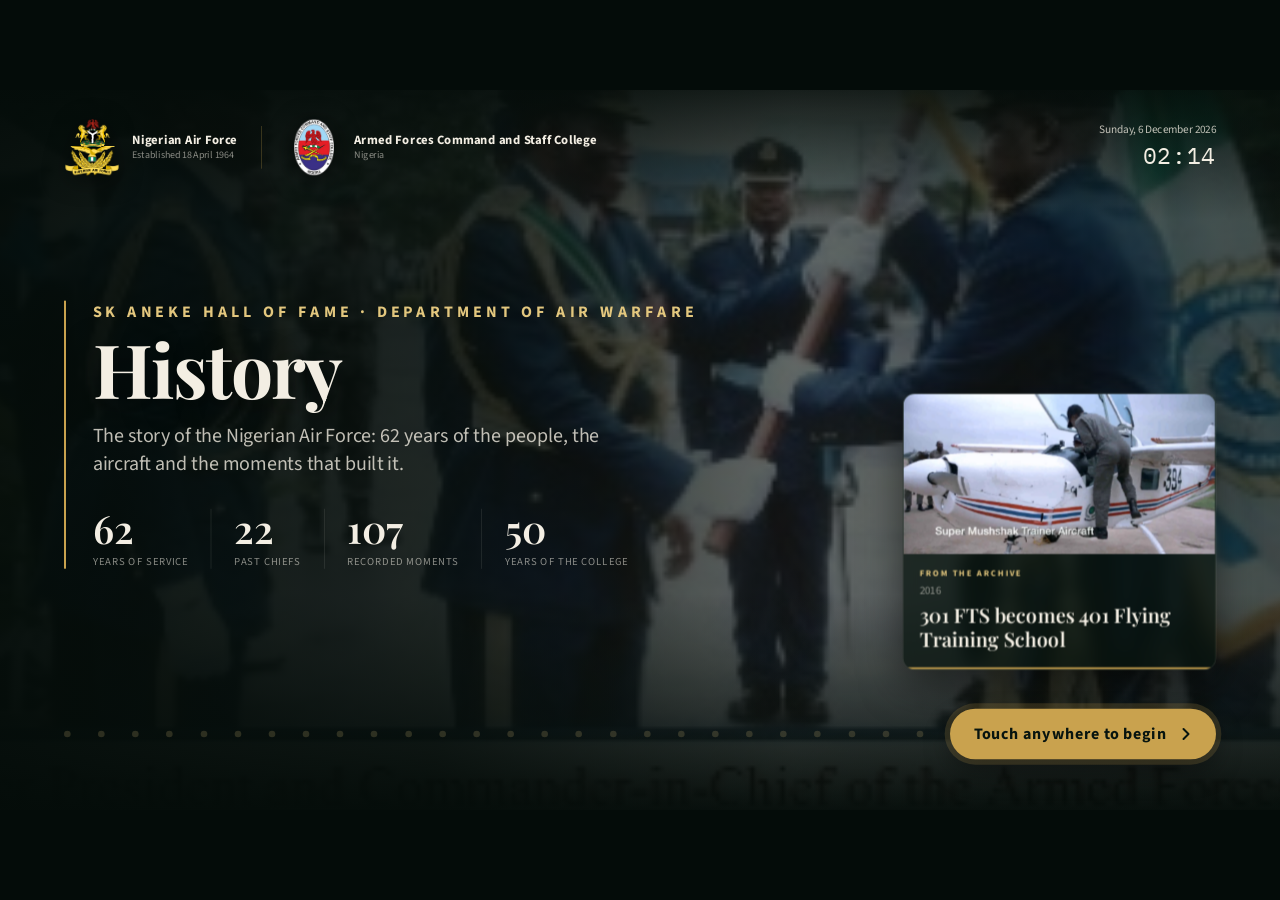
==== index.html @ 851e10bf "Refactor title and references from "Nigerian Air Force History" to "History" across documentation an" ====
<!DOCTYPE html>
<html lang="en">
<head>
<meta charset="UTF-8" />
<meta name="viewport" content="width=device-width, initial-scale=1.0, maximum-scale=1.0, user-scalable=no" />
<title>History - SK Aneke Hall of Fame | Department of Air Warfare</title>
<link rel="icon" href="assets/icons/app.ico" sizes="any" />
<link rel="stylesheet" href="assets/fonts/fonts.css" />
<link rel="stylesheet" href="styles.css" />
</head>
<body>

  <div class="stage-wrapper" id="stage-wrapper">
    <div class="stage" id="stage">

      <!-- ============ AMBIENT SKY (behind every screen) ============ -->
      <div class="sky" aria-hidden="true">
        <div class="sky-glow"></div>
        <div class="sky-cloud sky-cloud--a"></div>
        <div class="sky-cloud sky-cloud--b"></div>
        <div class="sky-cloud sky-cloud--c"></div>
        <div class="sky-grain"></div>
      </div>

      <!-- ============ PERSISTENT TOP BAR ============ -->
      <header class="topbar hidden" id="topbar">
        <button class="topbar-brand" data-act="home" aria-label="Home">
          <img class="topbar-crest" src="assets/icons/naf.png" alt="" />
          <img class="topbar-crest" src="assets/icons/afcsc.png" alt="" />
          <span class="topbar-text">
            <span class="topbar-kicker">SK Aneke Hall of Fame · Department of Air Warfare</span>
            <span class="topbar-title">History</span>
          </span>
        </button>
        <!-- Labelled Back, on the left where visitors look first. It names where it
             goes and only shows when that is somewhere other than Home. -->
        <button class="back-btn hidden" data-act="back" id="btn-back">
          <svg viewBox="0 0 24 24"><path d="M15 6 9 12l6 6"/></svg>
          <span class="back-btn-text"><span class="back-btn-kicker">Back to</span><span class="back-btn-label" id="btn-back-label"></span></span>
        </button>
        <nav class="chapters" id="chapters" aria-label="Chapters"></nav>
        <div class="topbar-right">
          <button class="home-btn" data-act="home" id="btn-home" aria-label="Home">
            <svg viewBox="0 0 24 24"><path d="M3 11.5 12 4l9 7.5" /><path d="M5.5 10v9a1 1 0 0 0 1 1h11a1 1 0 0 0 1-1v-9" /><path d="M9.5 20v-6h5v6" /></svg>
            <span>Home</span>
          </button>
          <button class="icon-btn" data-act="toggle-big" id="btn-big" aria-pressed="false" aria-label="Larger text">
            <svg viewBox="0 0 24 24"><path d="M3 18 7.5 6 12 18M4.7 14h5.6"/><path d="M14 18l3.5-9 3.5 9M15.2 15.2h4.6"/></svg>
          </button>
          <!-- Reach mode (moves this bar to the bottom of the screen) is switched off for now.
               To bring it back, uncomment this button.
          <button class="icon-btn" data-act="toggle-reach" id="btn-reach" aria-pressed="false" aria-label="Move the controls to the bottom of the screen">
            <svg viewBox="0 0 24 24"><path d="M12 4v13"/><path d="m6.5 11.5 5.5 5.5 5.5-5.5"/><path d="M5 20.5h14"/></svg>
          </button>
          -->
          <button class="icon-btn hidden" data-act="toggle-sound" id="btn-sound" aria-label="Mute background music">
            <svg class="icon-sound-on" viewBox="0 0 24 24"><path d="M4 9.5h3.5L12 5.5v13l-4.5-4H4z"/><path d="M15.5 9a4 4 0 0 1 0 6"/><path d="M18 6.5a7.5 7.5 0 0 1 0 11"/></svg>
            <svg class="icon-sound-off" viewBox="0 0 24 24"><path d="M4 9.5h3.5L12 5.5v13l-4.5-4H4z"/><path d="m16 9.5 5 5M21 9.5l-5 5"/></svg>
          </button>
          <button class="kiosk-close" data-act="close-app" id="btn-close" title="Close" aria-label="Close SK Aneke Hall of Fame">
            <svg viewBox="0 0 24 24"><path d="M6 6l12 12M18 6 6 18"/></svg>
          </button>
        </div>
      </header>

      <!-- ============ SCREENS (rendered by script.js) ============ -->
      <main class="screens" id="screens">
        <section class="screen active" id="screen-attract"></section>
        <section class="screen" id="screen-home"></section>
        <section class="screen" id="screen-timeline"></section>
        <section class="screen" id="screen-films"></section>
        <section class="screen" id="screen-chiefs"></section>
        <section class="screen" id="screen-chief"></section>
        <section class="screen" id="screen-college"></section>
        <section class="screen" id="screen-daw"></section>
        <section class="screen" id="screen-fleet"></section>
        <section class="screen" id="screen-connect"></section>
        <section class="screen" id="screen-archive"></section>
      </main>

      <!-- ============ PHOTO VIEWER ============ -->
      <div class="lightbox hidden" id="lightbox" role="dialog" aria-modal="true">
        <div class="lightbox-backdrop" data-act="lightbox-close"></div>
        <button class="lightbox-nav lightbox-nav--prev" data-act="lightbox-prev" aria-label="Previous photo">
          <svg viewBox="0 0 24 24"><path d="M15 6 9 12l6 6"/></svg>
        </button>
        <figure class="lightbox-figure" id="lightbox-figure">
          <div class="lightbox-frame frame"><img id="lightbox-img" alt="" /></div>
          <figcaption class="lightbox-caption">
            <div class="lightbox-meta">
              <span class="lightbox-date" id="lightbox-date"></span>
              <span class="lightbox-count" id="lightbox-count"></span>
            </div>
            <div class="lightbox-title" id="lightbox-title"></div>
            <div class="lightbox-text" id="lightbox-text"></div>
            <button class="ghost-btn hidden" id="lightbox-link" data-act="lightbox-link">Read the story
              <svg viewBox="0 0 24 24"><path d="m9 6 6 6-6 6"/></svg>
            </button>
          </figcaption>
        </figure>
        <button class="lightbox-nav lightbox-nav--next" data-act="lightbox-next" aria-label="Next photo">
          <svg viewBox="0 0 24 24"><path d="m9 6 6 6-6 6"/></svg>
        </button>
        <button class="icon-btn lightbox-close" data-act="lightbox-close" aria-label="Close">
          <svg viewBox="0 0 24 24"><path d="M6 6l12 12M18 6 6 18"/></svg>
        </button>
      </div>

      <!-- ============ FILM PLAYER ============ -->
      <div class="player hidden" id="player" role="dialog" aria-modal="true">
        <video id="player-video" playsinline preload="auto"></video>
        <div class="player-missing hidden" id="player-missing">
          <div class="eyebrow">Coming soon</div>
          <div class="player-missing-title">This film is being added to the Hall of Fame.</div>
          <div class="player-missing-sub" id="player-missing-file"></div>
        </div>
        <div class="player-top">
          <div class="player-heading">
            <span class="player-sub" id="player-sub"></span>
            <span class="player-title" id="player-title"></span>
          </div>
          <button class="icon-btn" data-act="film-close" aria-label="Close film">
            <svg viewBox="0 0 24 24"><path d="M6 6l12 12M18 6 6 18"/></svg>
          </button>
        </div>
        <div class="player-bottom">
          <button class="icon-btn icon-btn--solid" data-act="film-toggle" aria-label="Play or pause" id="player-toggle">
            <svg class="icon-play" viewBox="0 0 24 24"><path d="M7 5v14l12-7Z"/></svg>
            <svg class="icon-pause" viewBox="0 0 24 24"><rect x="6" y="5" width="4" height="14"/><rect x="14" y="5" width="4" height="14"/></svg>
          </button>
          <span class="player-time" id="player-time">0:00 / 0:00</span>
          <div class="player-scrub" id="player-scrub"><div class="player-scrub-fill" id="player-scrub-fill"></div></div>
          <button class="ghost-btn" data-act="film-read" id="player-read">Read the story</button>
          <button class="ghost-btn" data-act="film-next" id="player-next">Next film</button>
        </div>
      </div>

      <!-- ============ IDLE WARNING ============ -->
      <div class="idle hidden" id="idle" data-act="idle-stay">
        <div class="idle-card">
          <div class="idle-ring"><span id="idle-count">10</span></div>
          <div class="idle-title">Are you still exploring?</div>
          <div class="idle-sub">Touch anywhere to carry on. The Hall of Fame will return to its welcome screen shortly.</div>
        </div>
      </div>

    </div>
  </div>

  <script src="data/content.js"></script>
  <script src="script.js"></script>
</body>
</html>
---- assets/fonts/fonts.css ----
/* Bundled locally so the kiosk renders correctly with no internet access. */

@font-face { font-family: 'Playfair Display'; font-weight: 600; font-style: normal; font-display: swap; src: url('playfair-display-normal-600.ttf') format('truetype'); }
@font-face { font-family: 'Playfair Display'; font-weight: 700; font-style: normal; font-display: swap; src: url('playfair-display-normal-700.ttf') format('truetype'); }
@font-face { font-family: 'Playfair Display'; font-weight: 400; font-style: italic; font-display: swap; src: url('playfair-display-italic-400.ttf') format('truetype'); }

@font-face { font-family: 'Source Sans 3'; font-weight: 400; font-style: normal; font-display: swap; src: url('source-sans-3-latin-400-normal.woff2') format('woff2'); }
@font-face { font-family: 'Source Sans 3'; font-weight: 400; font-style: italic; font-display: swap; src: url('source-sans-3-latin-400-italic.woff2') format('woff2'); }
@font-face { font-family: 'Source Sans 3'; font-weight: 600; font-style: normal; font-display: swap; src: url('source-sans-3-latin-600-normal.woff2') format('woff2'); }
@font-face { font-family: 'Source Sans 3'; font-weight: 700; font-style: normal; font-display: swap; src: url('source-sans-3-latin-700-normal.woff2') format('woff2'); }

@font-face { font-family: 'IBM Plex Mono'; font-weight: 400; font-style: normal; font-display: swap; src: url('ibm-plex-mono-latin-400-normal.woff2') format('woff2'); }
@font-face { font-family: 'IBM Plex Mono'; font-weight: 500; font-style: normal; font-display: swap; src: url('ibm-plex-mono-latin-500-normal.woff2') format('woff2'); }
---- styles.css ----
/* ============================================================
   SK ANEKE HALL OF FAME — kiosk stylesheet
   Landscape (logical canvas 1920x1080), Air Force green, gold & ivory
   ============================================================ */

:root {
  --ink-950: #040c09;
  --ink-900: #07140f;
  --ink-850: #0a1a14;
  --ink-800: #102722;
  --ink-750: #153229;
  --ink-700: #1e4a3c;
  --gold: #c9a24e;
  --gold-bright: #e3c77e;
  --gold-deep: #9c7a33;
  --gold-line: rgba(201, 162, 78, 0.38);
  --gold-faint: rgba(201, 162, 78, 0.12);
  --ivory: #f3eee3;
  --ivory-dim: rgba(243, 238, 227, 0.78);
  --muted: rgba(243, 238, 227, 0.55);
  --line: rgba(243, 238, 227, 0.14);
  --panel: rgba(7, 20, 15, 0.55);
  --panel-strong: rgba(7, 20, 15, 0.75);
  --sky: #7cc0ea;
  --shadow: 0 22px 60px rgba(0, 0, 0, 0.5);
  --font-display: 'Playfair Display', Georgia, serif;
  --font-body: 'Source Sans 3', 'Segoe UI', Arial, sans-serif;
  --font-mono: 'IBM Plex Mono', Consolas, monospace;
  --ease: cubic-bezier(0.22, 1, 0.36, 1);
  --bar: 96px;
  --fs: 1;
}

*, *::before, *::after { box-sizing: border-box; margin: 0; padding: 0; }
html, body {
  width: 100%; height: 100%; overflow: hidden;
  background: var(--ink-950); color: var(--ivory);
  font-family: var(--font-body);
  -webkit-tap-highlight-color: transparent;
  user-select: none; -webkit-user-select: none;
}
button { font: inherit; color: inherit; background: none; border: none; cursor: pointer; text-align: inherit; touch-action: manipulation; }
img { -webkit-user-drag: none; user-select: none; }
svg { width: 100%; height: 100%; fill: none; stroke: currentColor; stroke-width: 1.8; stroke-linecap: round; stroke-linejoin: round; }
.hidden { display: none !important; }
.invisible { visibility: hidden; }
.is-off { opacity: 0.28; pointer-events: none; }
.muted { color: var(--muted); }

/* ---------- stage ---------- */
.stage-wrapper { width: 100vw; height: 100vh; display: flex; align-items: center; justify-content: center; overflow: hidden; background: var(--ink-950); }
.stage {
  position: relative; width: 1920px; height: 1080px; flex: none; overflow: hidden;
  transform-origin: center center;
  background: radial-gradient(120% 80% at 50% 110%, var(--ink-700) 0%, var(--ink-800) 45%, var(--ink-850) 100%);
  line-height: 1.4;
}
.stage.big { --fs: 1.2; }

/* ---------- ambient sky ---------- */
.sky { position: absolute; inset: 0; overflow: hidden; pointer-events: none; z-index: 0; }
.sky-glow { position: absolute; left: -10%; right: -10%; bottom: -30%; height: 70%; background: radial-gradient(60% 60% at 50% 100%, rgba(201,162,78,.2), rgba(201,162,78,0)); }
.sky-cloud { position: absolute; left: 0; border-radius: 50%; background: radial-gradient(closest-side, rgba(243,238,227,.1), rgba(243,238,227,0)); filter: blur(30px); animation: drift linear infinite; }
.sky-cloud--a { top: 8%; width: 900px; height: 260px; animation-duration: 95s; animation-delay: -30s; }
.sky-cloud--b { top: 34%; width: 700px; height: 220px; animation-duration: 120s; animation-delay: -70s; opacity: .7; }
.sky-cloud--c { top: 60%; width: 1100px; height: 300px; animation-duration: 140s; animation-delay: -10s; opacity: .6; }
.sky-grain { position: absolute; inset: 0; opacity: .05; background-image: repeating-radial-gradient(circle at 17% 32%, #fff 0 1px, transparent 1px 3px); mix-blend-mode: overlay; }
@keyframes drift { from { transform: translateX(-1200px); } to { transform: translateX(2700px); } }

/* ---------- shared type ---------- */
.eyebrow { font-family: var(--font-body); font-weight: 700; font-size: 14px; letter-spacing: .2em; text-transform: uppercase; color: var(--gold-bright); display: inline-flex; align-items: center; gap: 8px; }
.eyebrow svg { width: 18px; height: 18px; }
.section-heading { display: flex; align-items: baseline; gap: 22px; }
.section-num { font-family: var(--font-mono); font-size: 18px; letter-spacing: .2em; color: var(--gold); border: 1px solid var(--gold-line); border-radius: 999px; padding: 4px 14px; text-transform: uppercase; }
.section-title { font-family: var(--font-display); font-weight: 600; font-size: 52px; line-height: 1.05; letter-spacing: -.01em; }
.section-intro { font-size: calc(21px * var(--fs)); line-height: 1.5; color: var(--ivory-dim); max-width: 1080px; margin-top: 14px; }
.section-head { margin-bottom: 26px; }
/* page heading, matching the welcome screen */
.masthead { padding-left: 30px; border-left: 3px solid var(--gold); animation: slideIn .9s var(--ease) both; }
.masthead-kicker { font-size: 17px; font-weight: 700; letter-spacing: .24em; text-transform: uppercase; color: var(--gold-bright); }
.masthead-title { font-family: var(--font-display); font-weight: 700; font-size: 62px; line-height: 1.02; letter-spacing: -.015em; margin-top: 10px; text-shadow: 0 6px 30px rgba(0,0,0,.4); }
.masthead-lede { font-size: calc(21px * var(--fs)); line-height: 1.5; color: var(--ivory-dim); max-width: 1120px; margin-top: 14px; }
.masthead--compact .masthead-title { font-size: 46px; white-space: nowrap; }
.masthead--compact .masthead-kicker { font-size: 15px; }
.page-head { display: flex; align-items: flex-end; justify-content: space-between; gap: 40px; margin-bottom: 26px; }
.figure--right { align-items: flex-end; border-left: 0; padding: 0; }
@keyframes slideIn { from { opacity: 0; transform: translateX(-30px); } to { opacity: 1; transform: none; } }
.section-head--row { display: flex; align-items: flex-end; justify-content: space-between; gap: 40px; }
.body-text { font-size: calc(21px * var(--fs)); line-height: 1.6; color: var(--ivory-dim); margin-top: 14px; }
.body-text--lead { font-size: calc(23px * var(--fs)); color: var(--ivory); }
.sub-head { font-family: var(--font-body); font-weight: 700; font-size: 15px; letter-spacing: .2em; text-transform: uppercase; color: var(--gold); margin: 34px 0 14px; padding-bottom: 10px; border-bottom: 1px solid var(--gold-line); }

/* ---------- photo frames & placeholders ---------- */
.frame { position: relative; overflow: hidden; background: linear-gradient(135deg, rgba(30,74,60,.6), rgba(10,26,20,.9)); }
.frame::before {
  content: attr(data-label); position: absolute; inset: 0; display: flex; align-items: center; justify-content: center; text-align: center; padding: 12%;
  font-family: var(--font-display); font-style: italic; font-size: 22px; color: rgba(227,199,126,.5);
  background:
    radial-gradient(circle at 50% 50%, transparent 0 22%, rgba(201,162,78,.12) 22% 23%, transparent 23% 34%, rgba(201,162,78,.08) 34% 35%, transparent 35%),
    repeating-linear-gradient(45deg, rgba(243,238,227,.025) 0 2px, transparent 2px 14px);
}
.frame img { position: relative; z-index: 1; width: 100%; height: 100%; object-fit: cover; display: block; animation: fadeIn .5s both; }
.frame img.missing { visibility: hidden; }
@keyframes fadeIn { from { opacity: 0; } to { opacity: 1; } }
@keyframes rise { from { opacity: 0; transform: translateY(26px); } to { opacity: 1; transform: none; } }
.zoom-badge { position: absolute; z-index: 2; right: 14px; bottom: 14px; width: 46px; height: 46px; padding: 11px; border-radius: 50%; background: rgba(7,20,15,.75); color: var(--gold-bright); border: 1px solid var(--gold-line); }

/* ---------- buttons ---------- */
.icon-btn { width: 60px; height: 60px; padding: 15px; border-radius: 50%; border: 1px solid var(--line); color: var(--ivory); background: rgba(243,238,227,.04); transition: background .2s, border-color .2s; flex: none; }
.icon-btn:active { background: var(--gold-faint); border-color: var(--gold); }
.icon-btn--solid { background: var(--gold); color: var(--ink-900); border-color: var(--gold); }
.round-btn { width: 64px; height: 64px; padding: 17px; border-radius: 50%; border: 1px solid var(--gold-line); color: var(--gold-bright); }
.ghost-btn { display: inline-flex; align-items: center; gap: 10px; height: 60px; padding: 0 24px; border-radius: 999px; border: 1px solid var(--gold-line); color: var(--ivory); font-size: 19px; font-weight: 600; white-space: nowrap; }
.ghost-btn svg { width: 22px; height: 22px; }
.ghost-btn:active { background: var(--gold-faint); }
.chip { display: inline-flex; align-items: center; gap: 8px; height: 54px; padding: 0 22px; border-radius: 999px; border: 1px solid var(--line); background: var(--panel); font-size: 18px; font-weight: 600; color: var(--ivory-dim); white-space: nowrap; flex: none; }
.chip.is-on { background: var(--gold); border-color: var(--gold); color: var(--ink-900); }
.chip--lg { height: 64px; font-size: 21px; padding: 0 26px; }
.chip-n { font-family: var(--font-mono); font-size: 14px; opacity: .7; }
.watch-btn { margin-top: 22px; display: inline-flex; align-items: center; gap: 14px; height: 60px; padding: 0 26px 0 10px; border-radius: 999px; background: var(--gold); color: var(--ink-900); font-weight: 700; font-size: 19px; }
.watch-btn svg { width: 40px; height: 40px; padding: 10px; border-radius: 50%; background: var(--ink-900); color: var(--gold-bright); }

/* ---------- top bar: crests, chapter navigation, controls ---------- */
.topbar {
  position: absolute; z-index: 20; top: 0; left: 0; right: 0; height: var(--bar);
  display: flex; align-items: center; gap: 24px; padding: 0 32px;
  background: linear-gradient(180deg, rgba(4,12,9,.96), rgba(4,12,9,.86));
  border-bottom: 1px solid var(--line);
  backdrop-filter: blur(8px);
}
.topbar-brand { display: flex; align-items: center; gap: 10px; flex: none; padding-right: 22px; border-right: 1px solid var(--line); height: 64px; }
.topbar-crest { width: 50px; height: 50px; object-fit: contain; }
.topbar-text { display: flex; flex-direction: column; line-height: 1.1; margin-left: 6px; }
.topbar-kicker { font-size: 12px; font-weight: 700; letter-spacing: .2em; text-transform: uppercase; color: var(--gold-bright); }
.topbar-title { font-family: var(--font-display); font-weight: 700; font-size: 24px; }
.chapters { flex: 1; display: flex; justify-content: center; gap: 4px; min-width: 0; }
.chapter { position: relative; display: flex; align-items: center; gap: 8px; height: 60px; padding: 0 14px; border-radius: 12px; color: var(--ivory-dim); white-space: nowrap; }
.chapter-n { font-family: var(--font-mono); font-size: 13px; color: var(--gold); display: inline-flex; align-items: center; }
.chapter-n svg { width: 14px; height: 14px; }
.chapter-l { font-size: 17px; font-weight: 600; }
.chapter.is-visited .chapter-n::after { content: ''; display: inline-block; width: 6px; height: 6px; margin-left: 6px; vertical-align: middle; border-radius: 50%; background: var(--gold); }
.chapter.is-on { color: var(--ivory); background: rgba(243,238,227,.06); }
.chapter.is-on::after { content: ''; position: absolute; left: 14px; right: 14px; bottom: -18px; height: 3px; background: var(--gold); border-radius: 2px; }
.topbar-right { display: flex; align-items: center; gap: 10px; flex: none; }
.topbar-right .icon-btn { width: 56px; height: 56px; padding: 14px; }
.icon-btn[aria-pressed="true"] { background: var(--gold); border-color: var(--gold); color: var(--ink-900); }
#btn-sound .icon-sound-off { display: none; }
#btn-sound.is-muted .icon-sound-on { display: none; }
#btn-sound.is-muted .icon-sound-off { display: block; }
/* Labelled Back button, left of the chapter navigation */
.back-btn { display: inline-flex; align-items: center; gap: 12px; height: 64px; padding: 0 22px 0 12px; border-radius: 16px; background: var(--gold); color: var(--ink-900); flex: none; max-width: 340px; animation: fadeIn .3s both; box-shadow: 0 0 0 6px rgba(201,162,78,.16); }
.back-btn svg { width: 30px; height: 30px; stroke-width: 2.6; flex: none; }
.back-btn-text { display: flex; flex-direction: column; line-height: 1.1; min-width: 0; }
.back-btn-kicker { font-size: 12px; font-weight: 700; letter-spacing: .16em; text-transform: uppercase; opacity: .75; }
.back-btn-label { font-size: 19px; font-weight: 700; white-space: nowrap; overflow: hidden; text-overflow: ellipsis; }
.back-btn:active { background: var(--gold-bright); }

/* Labelled Home button, for visitors who don't know the crests also go home. */
.home-btn { display: inline-flex; align-items: center; gap: 10px; height: 56px; padding: 0 22px 0 16px; border-radius: 999px; border: 1px solid var(--gold-line); background: rgba(201,162,78,.12); color: var(--ivory); font-size: 18px; font-weight: 700; flex: none; }
.home-btn svg { width: 24px; height: 24px; color: var(--gold-bright); }
.home-btn:active { background: var(--gold); color: var(--ink-900); }
.home-btn:active svg { color: var(--ink-900); }
.home-btn.is-here { background: var(--gold); border-color: var(--gold); color: var(--ink-900); }
.home-btn.is-here svg { color: var(--ink-900); }

/* Close the kiosk (same as the Timbuktu Triangle app): small and quiet so visitors don't tap it by accident. */
.kiosk-close {
  width: 42px; height: 42px; margin-left: 8px; border-radius: 50%; flex: none;
  display: grid; place-items: center;
  background: rgba(4,12,9,.6); border: 1px solid rgba(201,162,78,.28); color: rgba(243,238,227,.45);
  transition: color .2s, border-color .2s, background .2s;
}
.kiosk-close svg { width: 18px; height: 18px; }
.kiosk-close:hover, .kiosk-close:active { color: rgba(243,238,227,.9); border-color: rgba(201,162,78,.65); background: rgba(143,52,30,.55); }

/* Reach mode: the bar moves to the bottom, within reach of children and wheelchair users. */
.stage.reach .topbar { top: auto; bottom: 0; border-bottom: 0; border-top: 1px solid var(--line); }
.stage.reach .chapter.is-on::after { bottom: auto; top: -18px; }
.stage.reach .screen:not(#screen-attract) { top: 0; bottom: var(--bar); }

/* ---------- screens ---------- */
.screens { position: absolute; inset: 0; z-index: 1; }
.screen { position: absolute; top: var(--bar); left: 0; right: 0; bottom: 0; display: none; }
.screen.active { display: block; animation: fadeIn .45s var(--ease) both; }
#screen-attract { top: 0; }
[data-scroll] { touch-action: none; scrollbar-width: none; overscroll-behavior: contain; }
[data-scroll]::-webkit-scrollbar { display: none; }
[data-scroll="x"] { overflow-x: auto; overflow-y: hidden; }
[data-scroll="y"] { overflow-y: auto; overflow-x: hidden; }
.dragging { cursor: grabbing; }

/* ============================================================
   WELCOME — editorial layout over the intro film
   ============================================================ */
.attract { position: absolute; inset: 0; cursor: pointer; overflow: hidden; background: var(--ink-950); }
.attract-slides { position: absolute; inset: 0; }
.attract-slide { position: absolute; inset: -4%; background-size: cover; background-position: center; opacity: 0; transition: opacity 2.2s ease; filter: saturate(.7); }
.attract-slide.on { opacity: .5; animation: kenburns 14s linear both; }
@keyframes kenburns { from { transform: scale(1.02) translate(0, 0); } to { transform: scale(1.12) translate(-2%, -1.5%); } }
.attract-video { position: absolute; inset: 0; width: 100%; height: 100%; object-fit: cover; opacity: 0; transition: opacity 1.5s; }
.attract.has-video .attract-video { opacity: .78; }
.attract.has-video .attract-slides { opacity: 0; transition: opacity 1.5s; }
.attract-shade {
  position: absolute; inset: 0;
  background:
    linear-gradient(90deg, rgba(4,12,9,.94) 0%, rgba(4,12,9,.78) 34%, rgba(4,12,9,.25) 62%, rgba(4,12,9,.45) 100%),
    linear-gradient(0deg, rgba(4,12,9,.95) 0%, rgba(4,12,9,0) 30%),
    linear-gradient(180deg, rgba(4,12,9,.8) 0%, rgba(4,12,9,0) 18%);
}

/* top: crests and live date */
.attract-bar { position: absolute; top: 0; left: 0; right: 0; display: flex; align-items: center; justify-content: space-between; padding: 44px 96px 0; animation: fadeIn 1.2s .2s both; }
.attract-crests { display: flex; align-items: center; gap: 18px; }
.attract-crests img { width: 84px; height: 84px; object-fit: contain; filter: drop-shadow(0 6px 18px rgba(0,0,0,.6)); }
.attract-crest-text { display: flex; flex-direction: column; gap: 2px; line-height: 1.2; }
.attract-crest-text b { font-size: 19px; font-weight: 700; letter-spacing: .02em; }
.attract-crest-text span { font-size: 15px; color: var(--muted); }
.attract-crest-rule { width: 1px; height: 64px; background: var(--gold-line); margin: 0 18px; }
.attract-clock { display: flex; flex-direction: column; align-items: flex-end; gap: 2px; font-size: 17px; color: var(--ivory-dim); }
.attract-time { font-family: var(--font-mono); font-size: 34px; color: var(--ivory); letter-spacing: .06em; }

/* left: the title block */
.attract-hero { position: absolute; left: 96px; top: 316px; width: 1180px; padding-left: 40px; border-left: 3px solid var(--gold); animation: slideIn 1.2s var(--ease) .3s both; }
.attract-kicker { font-size: 24px; font-weight: 700; letter-spacing: .26em; text-transform: uppercase; color: var(--gold-bright); }
.attract-title { font-family: var(--font-display); font-weight: 700; font-size: 112px; line-height: .95; letter-spacing: -.02em; margin-top: 14px; white-space: nowrap; text-shadow: 0 10px 50px rgba(0,0,0,.55); }
.attract-lede { font-size: 30px; line-height: 1.4; color: var(--ivory-dim); margin-top: 28px; max-width: 820px; }
.attract-figures { display: flex; margin-top: 46px; }
.figure { display: flex; flex-direction: column; padding: 0 34px; border-left: 1px solid var(--line); }
.figure:first-child { padding-left: 0; border-left: 0; }
.figure-n { font-family: var(--font-display); font-weight: 600; font-size: 58px; line-height: 1; color: var(--ivory); }
.figure-l { font-size: 16px; letter-spacing: .08em; text-transform: uppercase; color: var(--muted); margin-top: 10px; }

/* right: rotating archive card */
.attract-card { position: absolute; right: 96px; bottom: 210px; width: 470px; display: flex; flex-direction: column; overflow: hidden; border-radius: 18px; background: rgba(7,20,15,.72); border: 1px solid var(--line); backdrop-filter: blur(10px); box-shadow: var(--shadow); opacity: 0; transform: translateY(14px); transition: opacity .45s, transform .45s var(--ease); }
.attract-card.on { opacity: 1; transform: none; }
.attract-card-img { height: 240px; }
.attract-card-body { display: flex; flex-direction: column; gap: 6px; padding: 20px 24px 24px; }
.attract-card-body .eyebrow { font-size: 13px; }
.attract-card-date { font-size: 17px; color: var(--muted); }
.attract-card-title { font-family: var(--font-display); font-size: 30px; line-height: 1.2; }
.attract-card-progress { height: 3px; background: var(--gold); transform-origin: left; animation: cardTimer 7s linear both; }
@keyframes cardTimer { from { transform: scaleX(0); } to { transform: scaleX(1); } }

/* bottom: approach lights leading to "begin" */
.attract-begin { position: absolute; left: 96px; right: 96px; bottom: 76px; display: flex; align-items: center; gap: 40px; }
.runway { flex: 1; display: flex; justify-content: space-between; align-items: center; height: 24px; }
.runway-light { width: 10px; height: 10px; border-radius: 50%; background: rgba(227,199,126,.18); animation: approach 2.6s linear infinite; }
@keyframes approach { 0%, 12% { background: var(--gold-bright); box-shadow: 0 0 18px 4px rgba(227,199,126,.75); } 30%, 100% { background: rgba(227,199,126,.18); box-shadow: none; } }
.attract-begin-label { display: flex; align-items: center; gap: 14px; height: 76px; padding: 0 30px 0 36px; border-radius: 999px; background: var(--gold); color: var(--ink-900); font-size: 24px; font-weight: 700; letter-spacing: .04em; white-space: nowrap; box-shadow: 0 0 0 8px rgba(201,162,78,.18), 0 18px 40px rgba(0,0,0,.4); }
.attract-begin-label svg { width: 30px; height: 30px; stroke-width: 2.4; animation: nudge 1.6s ease-in-out infinite; }
@keyframes nudge { 0%, 100% { transform: translateX(0); } 50% { transform: translateX(6px); } }

/* ============================================================
   HOME — contents page over the intro film
   ============================================================ */
.home { position: absolute; inset: 0; display: grid; grid-template-columns: 700px 1fr; gap: 70px; padding: 54px 96px 44px; overflow: hidden; }
.home-video { position: absolute; inset: 0; width: 100%; height: 100%; object-fit: cover; opacity: .4; }
.home-shade { position: absolute; inset: 0; background: linear-gradient(90deg, rgba(4,12,9,.95) 0%, rgba(4,12,9,.82) 40%, rgba(4,12,9,.7) 100%); }
.home-left, .contents { position: relative; z-index: 1; min-height: 0; }
.home-left { display: flex; flex-direction: column; }
.masthead--home .masthead-title { font-size: 92px; }
.home-film { display: grid; grid-template-columns: 84px 1fr auto; align-items: center; gap: 22px; margin-top: 38px; padding: 16px 22px 16px 16px; border-radius: 18px; background: rgba(201,162,78,.14); border: 1px solid var(--gold-line); animation: rise .8s var(--ease) .2s both; }
.home-film-play { width: 84px; height: 84px; padding: 26px; border-radius: 50%; background: var(--gold); color: var(--ink-900); box-shadow: 0 0 0 8px rgba(201,162,78,.18); }
.home-film-text { display: flex; flex-direction: column; gap: 6px; }
.home-film-title { font-family: var(--font-display); font-size: 30px; line-height: 1.15; }
.home-film-more { display: inline-flex; align-items: center; gap: 6px; height: 48px; padding: 0 16px; border-radius: 999px; border: 1px solid var(--gold-line); font-size: 16px; font-weight: 600; color: var(--gold-bright); }
.home-film-more svg { width: 18px; height: 18px; }
.home-fact { margin-top: 22px; opacity: 0; transition: opacity .4s; }
.home-fact.on { opacity: 1; }
.home-fact-btn { position: relative; display: grid; grid-template-columns: 220px 1fr; width: 100%; overflow: hidden; border-radius: 18px; background: rgba(7,20,15,.72); border: 1px solid var(--line); backdrop-filter: blur(10px); }
.home-fact-img { height: 160px; }
.home-fact-text { display: flex; flex-direction: column; justify-content: center; gap: 6px; padding: 18px 24px; }
.home-fact-date { font-size: 16px; color: var(--muted); }
.home-fact-title { font-family: var(--font-display); font-size: 25px; line-height: 1.2; }
.home-fact-progress { position: absolute; left: 0; right: 0; bottom: 0; height: 3px; background: var(--gold); transform-origin: left; animation: cardTimer 9s linear both; }
.home-progress { display: flex; align-items: center; gap: 22px; margin-top: auto; font-size: 17px; color: var(--muted); }
.progress-lights { display: flex; gap: 14px; }
.progress-light { width: 12px; height: 12px; border-radius: 50%; background: rgba(227,199,126,.18); }
.progress-light.is-on { background: var(--gold-bright); box-shadow: 0 0 14px 3px rgba(227,199,126,.6); }

.contents { display: flex; flex-direction: column; gap: 12px; }
.contents-row { flex: 1; min-height: 0; display: grid; grid-template-columns: 70px 1fr 190px 56px; align-items: center; gap: 24px; padding: 0 22px 0 26px; border-radius: 18px; background: rgba(7,20,15,.6); border: 1px solid var(--line); backdrop-filter: blur(8px); animation: rise .7s var(--ease) both; transition: border-color .2s, background .2s; overflow: hidden; }
.contents-row:active { border-color: var(--gold); background: rgba(201,162,78,.12); }
.contents-n { font-family: var(--font-display); font-weight: 700; font-size: 44px; color: var(--gold); line-height: 1; }
.contents-text { display: flex; flex-direction: column; gap: 4px; min-width: 0; }
.contents-title { font-family: var(--font-display); font-weight: 600; font-size: 30px; line-height: 1.1; }
.contents-desc { font-size: calc(17px * var(--fs)); line-height: 1.35; color: var(--ivory-dim); }
.contents-thumb { width: 190px; height: 96px; border-radius: 12px; }
.contents-thumb::before { font-size: 14px; }
.contents-thumb--map { padding: 4px 30px; background: rgba(243,238,227,.03); overflow: hidden; }
.contents-thumb--collage { display: grid; grid-template-columns: 1fr 1fr; grid-template-rows: 1fr 1fr; gap: 2px; overflow: hidden; }
.contents-cell { width: 100%; height: 100%; }
.contents-go { width: 56px; height: 56px; padding: 15px; border-radius: 50%; border: 1px solid var(--gold-line); color: var(--gold-bright); }
.contents-row.is-visited .contents-go { background: var(--gold); color: var(--ink-900); border-color: var(--gold); }

/* ---------- map of Nigeria ---------- */
.nigeria { width: 100%; height: 100%; display: block; stroke: none; }
.map-land { fill: rgba(243,238,227,.05); stroke: rgba(201,162,78,.55); stroke-width: 2; stroke-linejoin: round; }
.map-dot { fill: var(--gold); opacity: .8; }
.map-base { cursor: pointer; }
.map-pin { fill: var(--gold); stroke: var(--ink-800); stroke-width: 3; transition: r .2s; }
.map-base.is-on .map-pin { fill: var(--gold-bright); }
.map-base text { font-family: var(--font-body); font-size: 19px; font-weight: 500; fill: rgba(243,238,227,.75); pointer-events: none; }
.map-base.is-on text { font-size: 23px; font-weight: 700; fill: var(--ivory); }
@keyframes ring { from { transform: scale(.8); opacity: .9; } to { transform: scale(2); opacity: 0; } }
.map-ring { fill: none; stroke: var(--gold-bright); stroke-width: 2; transform-box: fill-box; transform-origin: center; animation: ring 1.8s ease-out infinite; }

/* ============================================================
   NAF TIMELINE
   ============================================================ */
.timeline { position: absolute; inset: 0; display: flex; flex-direction: column; }
.timeline-head { display: flex; align-items: flex-end; justify-content: space-between; gap: 30px; padding: 30px 56px 18px; }
.decade-chips { display: flex; gap: 10px; }
.decade-chip { position: relative; display: flex; flex-direction: column; gap: 2px; width: 170px; padding: 10px 14px 14px; border-radius: 12px 12px 0 0; border-bottom: 2px solid var(--line); }
.decade-chip.is-on { background: rgba(201,162,78,.12); border-bottom-color: var(--gold); }
.decade-chip.is-on .decade-chip-range { color: var(--gold-bright); }
.decade-chip-range { font-family: var(--font-display); font-weight: 700; font-size: 22px; }
.decade-chip-title { font-size: 14px; line-height: 1.2; opacity: .8; white-space: nowrap; overflow: hidden; text-overflow: ellipsis; }

.ruler-wrap { position: relative; height: 142px; border-top: 1px solid var(--line); border-bottom: 1px solid var(--line); background: linear-gradient(180deg, rgba(4,12,9,.35), rgba(4,12,9,.1)); }
.ruler-wrap::before, .ruler-wrap::after { content: ''; position: absolute; top: 0; bottom: 0; width: 220px; z-index: 2; pointer-events: none; }
.ruler-wrap::before { left: 0; background: linear-gradient(90deg, var(--ink-850), transparent); }
.ruler-wrap::after { right: 0; background: linear-gradient(-90deg, var(--ink-850), transparent); }
.ruler { position: absolute; inset: 0; }
.ruler-track { display: flex; height: 100%; width: max-content; }
.sky-year { position: relative; flex: none; height: 100%; display: flex; flex-direction: column; align-items: center; justify-content: flex-end; padding-bottom: 14px; cursor: default; color: rgba(243,238,227,.35); border-left: 1px solid rgba(243,238,227,.04); }
.sky-year.has-events { cursor: pointer; color: var(--ivory-dim); }
.sky-bar { width: 46px; border-radius: 4px 4px 0 0; background: rgba(243,238,227,.22); transition: background .25s, height .25s; }
.sky-year.in-decade .sky-bar { background: rgba(201,162,78,.65); }
.sky-year:not(.has-events) .sky-bar { background: rgba(243,238,227,.1); }
.sky-count { font-family: var(--font-mono); font-size: 13px; margin-bottom: 6px; color: var(--muted); }
.sky-label { margin-top: 8px; font-family: var(--font-mono); font-size: 19px; transition: color .25s; }
.sky-year.in-decade.has-events .sky-label { color: var(--ivory); }
.sky-year.is-on .sky-bar { background: var(--gold-bright); box-shadow: 0 0 24px rgba(227,199,126,.5); }
.sky-year.is-on .sky-label { color: var(--gold-bright); font-weight: 500; }
.sky-year.is-on .sky-count { color: var(--gold-bright); }
.sky-decade { position: absolute; top: 8px; left: 10px; font-size: 12px; font-weight: 700; letter-spacing: .14em; text-transform: uppercase; color: var(--gold); white-space: nowrap; }
.ruler-hint { position: absolute; z-index: 3; right: 56px; top: 8px; font-size: 12px; font-weight: 700; letter-spacing: .16em; text-transform: uppercase; color: var(--muted); pointer-events: none; }

.timeline-body { flex: 1; min-height: 0; position: relative; }
.decade { position: absolute; inset: 0; display: grid; grid-template-columns: 760px 1fr; gap: 48px; padding: 30px 56px 30px; animation: rise .6s var(--ease) both; }
.decade-left { display: flex; flex-direction: column; gap: 18px; min-height: 0; }
.decade-hero { flex: 1; border-radius: 20px; box-shadow: var(--shadow); }
.decade-films { display: flex; gap: 14px; }
.decade-right { display: flex; flex-direction: column; min-height: 0; }
.decade-title { font-family: var(--font-display); font-weight: 600; font-size: 54px; line-height: 1.05; margin-top: 12px; }
.decade-summary { font-size: calc(22px * var(--fs)); line-height: 1.55; color: var(--ivory-dim); margin: 14px 0 22px; }
.year-cards { flex: 1; min-height: 0; display: grid; grid-template-columns: repeat(3, 1fr); grid-auto-rows: min-content; gap: 14px; padding-bottom: 20px; }
.year-card { display: flex; flex-direction: column; gap: 6px; padding: 16px 18px; border-radius: 16px; border: 1px solid var(--line); background: var(--panel); }
.year-card:active { border-color: var(--gold); }
.year-card-y { font-family: var(--font-display); font-weight: 600; font-size: 38px; color: var(--gold-bright); line-height: 1; }
.year-card-t { font-size: calc(17px * var(--fs)); line-height: 1.3; color: var(--ivory); display: -webkit-box; -webkit-line-clamp: 2; -webkit-box-orient: vertical; overflow: hidden; }
.year-card-n { display: inline-flex; align-items: center; gap: 4px; font-size: 14px; color: var(--muted); }
.year-card-n svg { width: 16px; height: 16px; }

.film-chip { position: relative; display: grid; grid-template-columns: 150px 1fr; align-items: center; gap: 16px; padding: 10px 22px 10px 10px; border-radius: 16px; border: 1px solid var(--gold-line); background: var(--gold-faint); flex: 1; min-width: 0; }
.film-chip-img { width: 150px; height: 88px; border-radius: 10px; }
.film-chip-play { position: absolute; left: 62px; top: 50%; transform: translateY(-50%); width: 46px; height: 46px; padding: 14px; border-radius: 50%; background: var(--gold); color: var(--ink-900); z-index: 2; }
.film-chip-text { display: flex; flex-direction: column; gap: 4px; }
.film-chip-text .eyebrow { font-size: 12px; letter-spacing: .14em; }
.film-chip-title { font-family: var(--font-display); font-size: 22px; line-height: 1.15; }

.year { position: absolute; inset: 0; display: grid; grid-template-columns: 500px 1fr; gap: 44px; padding: 26px 56px 0; animation: rise .5s var(--ease) both; }
.year-left { display: flex; flex-direction: column; gap: 14px; }
.year-big { font-family: var(--font-display); font-weight: 600; font-size: 150px; line-height: .9; color: var(--gold-bright); letter-spacing: -.02em; }
.year-nav { display: flex; gap: 10px; margin-top: auto; padding-bottom: 30px; }
.year-nav .ghost-btn { padding: 0 18px; font-size: 17px; }
.cas-card { display: grid; grid-template-columns: 110px 1fr; gap: 18px; align-items: center; padding: 14px; margin-top: 14px; border-radius: 18px; border: 1px solid var(--gold-line); background: linear-gradient(135deg, var(--gold-faint), transparent); width: 100%; }
.cas-card--none { grid-template-columns: 1fr; }
.cas-photo { width: 110px; height: 130px; border-radius: 12px; }
.cas-photo::before { font-size: 30px; font-style: normal; font-weight: 600; }
.cas-text { display: flex; flex-direction: column; gap: 6px; }
.cas-text .eyebrow { font-size: 12px; letter-spacing: .14em; }
.cas-name { font-family: var(--font-display); font-size: 26px; line-height: 1.15; }
.cas-sub { font-size: 15px; color: var(--muted); }
.year-events { min-height: 0; padding: 0 12px 40px 0; }
.event { display: grid; grid-template-columns: 430px 1fr; gap: 32px; padding: 26px; margin-bottom: 20px; border-radius: 22px; border: 1px solid var(--line); background: var(--panel); animation: rise .6s var(--ease) both; }
.event-media { display: flex; flex-direction: column; gap: 10px; }
.event-photo { position: relative; display: block; width: 100%; }
.event-frame { width: 430px; height: 300px; border-radius: 14px; }
.event-thumbs { display: flex; gap: 8px; flex-wrap: wrap; }
.event-thumb { position: relative; }
.thumb-frame { width: 78px; height: 62px; border-radius: 8px; }
.thumb-more { position: absolute; inset: 0; z-index: 2; display: flex; align-items: center; justify-content: center; background: rgba(7,20,15,.7); border-radius: 8px; font-weight: 700; color: var(--gold-bright); }
.event-caption { font-size: 15px; font-style: italic; color: var(--muted); line-height: 1.4; }
.event-title { font-family: var(--font-display); font-weight: 600; font-size: calc(34px * var(--fs)); line-height: 1.15; margin-top: 10px; }
.event-text .body-text:first-of-type { margin-top: 14px; }

/* ============================================================
   FILMS
   ============================================================ */
.films { position: absolute; inset: 0; padding: 40px 96px 36px; display: flex; flex-direction: column; }
.films .masthead { margin-bottom: 28px; }
.film-grid { flex: 1; min-height: 0; display: grid; grid-template-columns: repeat(4, 1fr); grid-template-rows: 1fr 1fr; gap: 22px; }
.film-card { display: flex; flex-direction: column; border-radius: 20px; overflow: hidden; border: 1px solid var(--line); background: var(--panel); animation: rise .7s var(--ease) both; }
.film-card--lead { border-color: var(--gold-line); }
.film-card-media { position: relative; height: 210px; flex: none; }
.film-card-img { position: absolute; inset: 0; }
.film-card-play { position: absolute; z-index: 2; left: 50%; top: 50%; transform: translate(-50%, -50%); width: 76px; height: 76px; padding: 24px; border-radius: 50%; background: var(--gold); color: var(--ink-900); box-shadow: 0 0 0 12px rgba(201,162,78,.22); }
.film-card-body { display: flex; flex-direction: column; gap: 8px; padding: 18px 20px; }
.film-card-body .eyebrow { font-size: 12px; letter-spacing: .14em; }
.film-card-title { font-family: var(--font-display); font-weight: 600; font-size: 26px; line-height: 1.15; }
.film-card-desc { font-size: 16px; line-height: 1.4; color: var(--ivory-dim); }

/* films not yet on the kiosk */
.soon-badge { position: absolute; z-index: 3; top: 16px; right: 16px; padding: 6px 14px; border-radius: 999px; background: rgba(7,20,15,.85); border: 1px solid var(--gold-line); font-family: var(--font-mono); font-size: 13px; letter-spacing: .14em; text-transform: uppercase; color: var(--gold-bright); }
.film-card.is-soon .film-card-play, .film-chip.is-soon .film-chip-play { background: transparent; color: var(--gold-bright); border: 2px solid var(--gold-line); box-shadow: none; }
.film-card.is-soon .film-card-img img, .film-chip.is-soon .film-chip-img img { filter: grayscale(.7) brightness(.6); }
.player.is-soon .player-bottom #player-toggle, .player.is-soon .player-time, .player.is-soon .player-scrub, .player.is-soon #player-next { display: none; }
.player.is-soon .player-bottom { justify-content: center; }
.player.is-soon #player-read { background: var(--gold); color: var(--ink-900); border-color: var(--gold); }

/* ============================================================
   CHIEFS
   ============================================================ */
.chiefs { position: absolute; inset: 0; padding: 30px 0 0; display: flex; flex-direction: column; }
.chiefs .page-head { padding: 0 56px; margin-bottom: 22px; }
.chiefs { padding-top: 34px !important; }
.lineage { position: relative; margin: 0 80px; height: 82px; }
.lineage-bar { position: relative; height: 44px; border-radius: 8px; background: rgba(243,238,227,.05); }
.lineage-seg { position: absolute; top: 0; height: 44px; background: var(--ink-700); border: 1px solid rgba(201,162,78,.45); border-radius: 4px; display: flex; align-items: center; justify-content: center; font-family: var(--font-mono); font-size: 14px; color: var(--ivory-dim); transition: background .2s; }
.lineage-seg.alt { background: #2b5c4b; }
.lineage-seg.serving { background: var(--gold); color: var(--ink-900); }
.lineage-seg:active { background: var(--gold-bright); color: var(--ink-900); }
.lineage-axis { position: relative; height: 30px; }
.lineage-tick { position: absolute; top: 0; width: 1px; height: 8px; background: var(--line); font-family: var(--font-mono); font-size: 14px; color: var(--muted); }
.lineage-tick.major { height: 12px; background: var(--gold-line); }
.lineage-tick.major { text-indent: -20px; line-height: 44px; }
.chief-strip { flex: 1; min-height: 0; padding: 16px 0 34px; }
.chief-strip-track { display: flex; gap: 26px; padding: 0 72px; width: max-content; height: 100%; }
.chief-card { position: relative; width: 300px; height: 100%; flex: none; display: flex; flex-direction: column; border-radius: 20px; overflow: hidden; border: 1px solid var(--line); background: var(--panel); animation: rise .7s var(--ease) both; }
.chief-card--serving { border-color: var(--gold); box-shadow: 0 0 0 1px var(--gold), 0 0 50px rgba(201,162,78,.25); }
.chief-card-photo { flex: 1; min-height: 0; }
.chief-card-photo img { object-position: center 35%; }
.chief-card-photo::before { font-size: 64px; font-style: normal; font-weight: 600; }
.chief-card-no { position: absolute; z-index: 2; top: 14px; left: 14px; padding: 4px 12px; border-radius: 999px; background: rgba(7,20,15,.82); border: 1px solid var(--gold-line); font-family: var(--font-mono); font-size: 15px; color: var(--gold-bright); }
.chief-card--serving .chief-card-no { background: var(--gold); color: var(--ink-900); }
.chief-card-body { display: flex; flex-direction: column; gap: 4px; padding: 16px 18px 18px; }
.chief-card-name { font-family: var(--font-display); font-weight: 600; font-size: 25px; line-height: 1.15; }
.chief-card-years { font-family: var(--font-mono); font-size: 16px; color: var(--gold-bright); }
.chief-card-tenure { font-size: 15px; color: var(--muted); }

.chief { position: absolute; inset: 0; display: grid; grid-template-columns: 1fr 560px; gap: 70px; padding: 40px 80px 0 96px; overflow: hidden; }
.chief-bg { position: absolute; inset: -40px; background-size: cover; background-position: center 20%; filter: blur(40px) saturate(.6); opacity: .22; }
.chief-left { order: 2; position: relative; }
.chief-right { order: 1; position: relative; }
.chief-left { display: flex; flex-direction: column; align-items: center; gap: 18px; animation: rise .6s var(--ease) both; }
.chief-portrait { position: relative; padding: 10px; border-radius: 26px; border: 1px solid var(--gold-line); background: linear-gradient(160deg, rgba(201,162,78,.25), rgba(201,162,78,.03)); }
.chief-portrait-frame { width: 520px; height: 640px; border-radius: 18px; }
.chief-portrait-frame img { object-position: center 35%; }
.chief-portrait-frame::before { font-size: 120px; font-style: normal; font-weight: 600; }
.chief-ordinal { font-weight: 700; font-size: 15px; letter-spacing: .2em; text-transform: uppercase; color: var(--gold); text-align: center; }
.chief-pager { display: flex; align-items: center; gap: 22px; font-size: 18px; color: var(--muted); }
.chief-right { min-height: 0; padding: 6px 30px 60px 0; animation: rise .7s var(--ease) both; }
.chief-name { font-family: var(--font-display); font-weight: 700; font-size: 60px; line-height: 1.05; margin-top: 10px; }
.chief-right .masthead { margin-bottom: 28px; }
.chief-meta { display: grid; grid-template-columns: repeat(3, 1fr); gap: 12px; margin-bottom: 10px; }
.meta { display: flex; flex-direction: column; gap: 4px; padding: 14px 16px; border-radius: 14px; border: 1px solid var(--line); background: var(--panel); }
.meta-k { font-family: var(--font-mono); font-size: 12px; letter-spacing: .16em; text-transform: uppercase; color: var(--gold); }
.meta-v { font-size: calc(19px * var(--fs)); line-height: 1.3; }
.ach { list-style: none; display: flex; flex-direction: column; gap: 12px; }
.ach li { display: grid; grid-template-columns: 28px 1fr; gap: 12px; font-size: calc(20px * var(--fs)); line-height: 1.45; color: var(--ivory-dim); }
.ach svg { width: 24px; height: 24px; color: var(--gold); margin-top: 2px; }
.sources { margin-top: 30px; font-size: 15px; color: var(--muted); font-style: italic; }
.mini-events { display: flex; flex-direction: column; gap: 10px; }
.mini-event { display: grid; grid-template-columns: 96px 1fr 26px; gap: 16px; align-items: center; padding: 14px 18px; border-radius: 14px; border: 1px solid var(--line); background: var(--panel); color: var(--ivory); }
.mini-event:active { border-color: var(--gold); }
.mini-event > svg { width: 22px; height: 22px; color: var(--gold); }
.mini-event-y { font-family: var(--font-display); font-weight: 600; font-size: 32px; color: var(--gold-bright); }
.mini-event-body { display: flex; flex-direction: column; gap: 2px; }
.mini-event-d { font-size: 14px; color: var(--muted); }
.mini-event-t { font-size: calc(19px * var(--fs)); line-height: 1.3; }

/* ============================================================
   CHRONICLES (College, Air Warfare)
   ============================================================ */
.chron { position: absolute; inset: 0; display: grid; grid-template-columns: 660px 1fr; gap: 40px; padding: 40px 0 0 96px; }
.chron-left { display: flex; flex-direction: column; gap: 12px; padding-bottom: 34px; animation: rise .6s var(--ease) both; min-height: 0; }
.chron-left .masthead-title { font-size: 54px; }
.chron-left .masthead-lede { font-size: calc(19px * var(--fs)); }
.chron-hero { position: relative; margin-top: 12px; flex: 1; min-height: 0; border-radius: 20px; overflow: hidden; }
.chron-hero-frame { position: absolute; inset: 0; }
.chron-hero-cap { position: absolute; z-index: 2; left: 0; right: 0; bottom: 0; padding: 40px 20px 14px; font-size: 15px; font-style: italic; color: var(--ivory-dim); background: linear-gradient(transparent, rgba(7,20,15,.9)); }
.chron-foot { display: flex; align-items: center; justify-content: space-between; gap: 16px; margin-top: 8px; }
.chron-count { font-family: var(--font-mono); font-size: 14px; letter-spacing: .1em; color: var(--muted); }
.chron-switch { align-self: flex-start; margin-top: 6px; }
.chron-right { position: relative; min-height: 0; padding: 10px 56px 80px 80px; }
.chron-spine { position: absolute; left: 40px; top: 0; bottom: 0; width: 2px; background: linear-gradient(var(--gold-line), var(--gold-line)); min-height: 100%; }
.chron-item { position: relative; margin-bottom: 30px; animation: rise .6s var(--ease) both; }
.chron-node { position: absolute; left: -48px; top: 10px; width: 18px; height: 18px; border-radius: 50%; background: var(--gold); box-shadow: 0 0 0 6px var(--ink-850), 0 0 0 8px var(--gold-line); }
.chron-date { font-family: var(--font-display); font-weight: 700; font-size: 24px; letter-spacing: 0; color: var(--gold-bright); margin-bottom: 10px; }
.chron-card { display: grid; grid-template-columns: 360px 1fr; gap: 28px; padding: 22px; border-radius: 20px; border: 1px solid var(--line); background: var(--panel); }
.chron-card:not(:has(.chron-photo)) { grid-template-columns: 1fr; }
.chron-photo { position: relative; align-self: start; }
.chron-frame { width: 360px; height: 250px; border-radius: 14px; }
.chron-title { font-family: var(--font-display); font-weight: 600; font-size: calc(30px * var(--fs)); line-height: 1.15; }
.chron-text .body-text { margin-top: 10px; }
.chron-text .event-thumbs, .chron-text .event-caption { margin-top: 12px; }
.chron-end { width: 56px; height: 56px; margin-left: -76px; padding: 12px; color: var(--gold); transform: rotate(180deg); }

/* ============================================================
   FLEET & BASES
   ============================================================ */
.fleet { position: absolute; inset: 0; padding: 40px 96px 0; display: flex; flex-direction: column; }
.fleet .masthead-title { font-size: 52px; }
.fleet .masthead-lede { font-size: calc(19px * var(--fs)); }
.tabs { display: flex; padding: 6px; border-radius: 999px; border: 1px solid var(--line); background: var(--panel); flex: none; }
.tab { display: inline-flex; align-items: center; gap: 10px; height: 58px; padding: 0 30px; border-radius: 999px; font-size: 20px; font-weight: 600; color: var(--ivory-dim); }
.tab svg { width: 24px; height: 24px; }
.tab.is-on { background: var(--gold); color: var(--ink-900); }
.bases { flex: 1; min-height: 0; display: grid; grid-template-columns: 900px 1fr; gap: 40px; }
.bases-left { display: flex; flex-direction: column; min-height: 0; }
.map-wrap { flex: 1; min-height: 0; position: relative; }
.base-chips { flex: none; height: 76px; margin: 0 -8px 20px; }
.base-chips-track { display: flex; gap: 10px; padding: 10px 8px; width: max-content; }
.base-panel { min-height: 0; padding: 0 10px 40px 0; animation: rise .5s var(--ease) both; }
.base-photo { position: relative; display: block; width: 100%; }
.base-frame { width: 100%; height: 380px; border-radius: 18px; }
.base-panel .event-caption { margin-top: 10px; }
.base-panel .eyebrow { margin-top: 22px; }
.base-city { font-family: var(--font-display); font-weight: 600; font-size: 56px; line-height: 1.05; margin-top: 6px; }
.base-role { font-size: calc(21px * var(--fs)); color: var(--gold-bright); margin-top: 8px; font-weight: 600; }

.aircraft { flex: 1; min-height: 0; display: flex; flex-direction: column; }
.era-chips { display: flex; gap: 10px; margin-bottom: 20px; flex-wrap: wrap; }
.aircraft-grid { flex: 1; min-height: 0; display: grid; grid-template-columns: repeat(4, 1fr); grid-auto-rows: min-content; gap: 20px; padding-bottom: 40px; }
.aircraft-card { position: relative; display: flex; flex-direction: column; border-radius: 18px; overflow: hidden; border: 1px solid var(--line); background: var(--panel); animation: rise .6s var(--ease) both; }
.aircraft-img { height: 230px; }
.aircraft-img::before { font-size: 24px; }
.aircraft-year { position: absolute; z-index: 2; top: 14px; left: 14px; padding: 5px 12px; border-radius: 999px; background: rgba(7,20,15,.82); border: 1px solid var(--gold-line); font-family: var(--font-mono); font-size: 15px; color: var(--gold-bright); }
.aircraft-body { display: flex; flex-direction: column; gap: 6px; padding: 16px 18px 20px; }
.aircraft-name { font-family: var(--font-display); font-weight: 600; font-size: 26px; line-height: 1.15; }
.aircraft-role { font-size: 15px; color: var(--gold-bright); }
.aircraft-note { font-size: calc(16px * var(--fs)); color: var(--ivory-dim); line-height: 1.4; display: -webkit-box; -webkit-line-clamp: 3; -webkit-box-orient: vertical; overflow: hidden; }

/* ============================================================
   CONNECT
   ============================================================ */
.connect { position: absolute; inset: 0; padding: 40px 96px 0; display: flex; flex-direction: column; }
.connect > .masthead { margin-bottom: 40px; }
.connect > .masthead--compact { margin-bottom: 8px; }
.connect-tiles { display: grid; grid-template-columns: repeat(3, 1fr); gap: 28px; }
.connect-desc { flex: none !important; margin-bottom: 18px; }
.connect-tile { display: flex; flex-direction: column; gap: 14px; padding: 44px 40px; border-radius: 22px; border: 1px solid var(--line); border-top: 3px solid var(--gold); background: rgba(7,20,15,.6); backdrop-filter: blur(8px); animation: rise .7s var(--ease) both; }
.connect-tile:active { border-color: var(--gold); }
.connect-icon { width: 96px; height: 96px; padding: 24px; border-radius: 50%; background: rgba(201,162,78,.16); border: 1px solid var(--gold-line); color: var(--gold-bright); }
.connect-n { font-size: 15px; font-weight: 700; letter-spacing: .18em; text-transform: uppercase; color: var(--muted); margin-top: 8px; }
.connect-title { font-family: var(--font-display); font-weight: 600; font-size: 44px; }
.connect-desc { font-size: calc(21px * var(--fs)); line-height: 1.5; color: var(--ivory-dim); flex: 1; }
.connect-cta { display: inline-flex; align-items: center; gap: 8px; font-size: 20px; font-weight: 700; color: var(--gold-bright); }
.connect-cta svg { width: 24px; height: 24px; }
.pick-head { margin: 22px 0 22px; }
.pick-title { font-family: var(--font-display); font-weight: 600; font-size: 46px; }
.state-grid { display: grid; grid-template-columns: repeat(8, 1fr); gap: 12px; }
.state-btn { position: relative; height: 82px; display: flex; align-items: center; justify-content: center; text-align: center; padding: 0 12px; border-radius: 14px; border: 1px solid var(--line); background: var(--panel); font-size: 19px; font-weight: 600; }
.state-btn.has { border-color: var(--gold-line); }
.state-n { position: absolute; top: 8px; right: 8px; min-width: 24px; height: 24px; padding: 0 6px; border-radius: 999px; background: var(--gold); color: var(--ink-900); font-family: var(--font-mono); font-size: 13px; display: flex; align-items: center; justify-content: center; }
.decade-pick { display: flex; gap: 12px; flex-wrap: wrap; margin-bottom: 34px; }
.year-pick { display: grid; grid-template-columns: repeat(5, 1fr); gap: 18px; max-width: 1400px; }
.year-btn { height: 150px; border-radius: 20px; border: 1px solid var(--line); background: var(--panel); font-family: var(--font-display); font-weight: 600; font-size: 54px; display: flex; align-items: center; justify-content: center; }
.year-btn.has { border-color: var(--gold-line); color: var(--gold-bright); }
.chief-pick { display: grid; grid-template-columns: repeat(6, 1fr); gap: 12px; }
.chief-pick-btn { display: grid; grid-template-columns: 62px 1fr; gap: 12px; align-items: center; padding: 8px; border-radius: 14px; border: 1px solid var(--line); background: var(--panel); }
.chief-pick-photo { width: 62px; height: 72px; border-radius: 10px; }
.chief-pick-photo img { object-position: center 35%; }
.chief-pick-photo::before { font-size: 18px; font-style: normal; padding: 0; }
.chief-pick-text { display: flex; flex-direction: column; gap: 2px; min-width: 0; }
.chief-pick-name { font-size: 17px; font-weight: 600; line-height: 1.2; }
.chief-pick-years { font-family: var(--font-mono); font-size: 13px; color: var(--gold); }
.result-head { display: flex; align-items: flex-end; justify-content: space-between; gap: 30px; padding-bottom: 22px; border-bottom: 1px solid var(--gold-line); animation: rise .5s var(--ease) both; }
.result-title { font-family: var(--font-display); font-weight: 600; font-size: 54px; line-height: 1.05; margin-top: 8px; }
.result-sub { font-size: calc(21px * var(--fs)); color: var(--ivory-dim); margin-top: 10px; }
.result-body { flex: 1; min-height: 0; display: grid; grid-template-columns: 640px 1fr; gap: 48px; }
.result-left, .result-right { min-height: 0; padding-bottom: 40px; }
.result-left .cas-card { margin-top: 0; margin-bottom: 12px; }
.base-row { display: grid; grid-template-columns: 120px 1fr 26px; gap: 16px; align-items: center; width: 100%; padding: 10px; margin-bottom: 10px; border-radius: 14px; border: 1px solid var(--line); background: var(--panel); }
.base-row > svg { width: 22px; height: 22px; color: var(--gold); }
.base-row-img { width: 120px; height: 80px; border-radius: 10px; }
.base-row-img::before { font-size: 14px; padding: 4px; }
.base-row-text { display: flex; flex-direction: column; gap: 2px; }
.base-row-city { font-family: var(--font-display); font-size: 24px; }
.base-row-role { font-size: 15px; color: var(--muted); }
.connect-empty-left { height: 520px; margin-top: 30px; opacity: .6; }

/* ============================================================
   ARCHIVE
   ============================================================ */
.archive { position: absolute; inset: 0; padding: 40px 96px 0; display: flex; flex-direction: column; }
.archive-count { display: flex; flex-direction: column; align-items: flex-end; }
.archive-count .stat-n { font-size: 64px; }
.archive-grid { flex: 1; min-height: 0; display: grid; grid-template-columns: repeat(8, 1fr); grid-auto-rows: 200px; gap: 10px; padding-bottom: 40px; }
.archive-cell { position: relative; border-radius: 10px; overflow: hidden; }
.archive-img { position: absolute; inset: 0; }
.archive-img img { transition: transform .4s var(--ease); }
.archive-cell:active .archive-img img { transform: scale(1.06); }
.archive-year { position: absolute; z-index: 2; left: 8px; bottom: 8px; padding: 2px 10px; border-radius: 999px; background: rgba(7,20,15,.82); font-family: var(--font-mono); font-size: 14px; color: var(--gold-bright); }

/* ============================================================
   PHOTO VIEWER
   ============================================================ */
.lightbox { position: absolute; inset: 0; z-index: 40; display: flex; align-items: center; justify-content: center; gap: 30px; animation: fadeIn .3s both; }
.lightbox-backdrop { position: absolute; inset: 0; background: rgba(4,12,9,.94); backdrop-filter: blur(6px); }
.lightbox-figure { position: relative; z-index: 1; display: grid; grid-template-columns: 1fr 440px; gap: 36px; width: 1580px; height: 900px; touch-action: none; }
.lightbox-figure.enter { animation: rise .45s var(--ease) both; }
.lightbox-frame { border-radius: 16px; background: rgba(0,0,0,.4); }
.lightbox-frame img { object-fit: contain; }
.lightbox-caption { display: flex; flex-direction: column; gap: 14px; padding-top: 30px; }
.lightbox-meta { display: flex; justify-content: space-between; gap: 12px; font-family: var(--font-mono); font-size: 15px; letter-spacing: .14em; text-transform: uppercase; color: var(--gold); }
.lightbox-count { color: var(--muted); white-space: nowrap; }
.lightbox-title { font-family: var(--font-display); font-weight: 600; font-size: 38px; line-height: 1.15; }
.lightbox-p { font-size: calc(20px * var(--fs)); line-height: 1.55; color: var(--ivory-dim); margin-bottom: 10px; }
.lightbox-caption .ghost-btn { align-self: flex-start; margin-top: 10px; }
.lightbox-nav { position: relative; z-index: 2; width: 84px; height: 84px; padding: 24px; border-radius: 50%; border: 1px solid var(--gold-line); color: var(--gold-bright); background: rgba(7,20,15,.6); flex: none; }
.lightbox-close { position: absolute; z-index: 3; top: 30px; right: 36px; width: 72px; height: 72px; padding: 20px; }

/* ============================================================
   FILM PLAYER
   ============================================================ */
.player { position: absolute; inset: 0; z-index: 50; background: #000; animation: fadeIn .3s both; }
.player video { position: absolute; inset: 0; width: 100%; height: 100%; object-fit: contain; background: #000; }
.player-missing { position: absolute; inset: 0; display: flex; flex-direction: column; align-items: center; justify-content: center; gap: 14px; text-align: center; }
.player-missing-title { font-family: var(--font-display); font-size: 40px; }
.player-missing-sub { font-size: 22px; color: var(--ivory-dim); }
.player-top { position: absolute; top: 0; left: 0; right: 0; display: flex; align-items: flex-start; justify-content: space-between; padding: 30px 40px 60px; background: linear-gradient(rgba(0,0,0,.75), transparent); }
.player-heading { display: flex; flex-direction: column; gap: 6px; }
.player-sub { font-family: var(--font-mono); font-size: 15px; letter-spacing: .2em; text-transform: uppercase; color: var(--gold); }
.player-title { font-family: var(--font-display); font-weight: 600; font-size: 40px; }
.player-bottom { position: absolute; left: 0; right: 0; bottom: 0; display: flex; align-items: center; gap: 22px; padding: 60px 40px 34px; background: linear-gradient(transparent, rgba(0,0,0,.8)); }
.player-time { font-family: var(--font-mono); font-size: 17px; color: var(--ivory-dim); white-space: nowrap; }
.player-scrub { flex: 1; height: 40px; display: flex; align-items: center; cursor: pointer; background: linear-gradient(rgba(243,238,227,.25), rgba(243,238,227,.25)) center / 100% 6px no-repeat; }
.player-scrub-fill { height: 6px; background: var(--gold); border-radius: 3px; }
#player-toggle .icon-pause { display: none; }
.player.is-playing #player-toggle .icon-play { display: none; }
.player.is-playing #player-toggle .icon-pause { display: block; }
#player-toggle svg path, #player-toggle svg rect { fill: currentColor; stroke: none; }
.player.is-ended #player-read { background: var(--gold); color: var(--ink-900); border-color: var(--gold); }

/* ============================================================
   IDLE WARNING
   ============================================================ */
.idle { position: absolute; inset: 0; z-index: 60; display: flex; align-items: center; justify-content: center; background: rgba(4,12,9,.82); backdrop-filter: blur(4px); animation: fadeIn .4s both; cursor: pointer; }
.idle-card { display: flex; flex-direction: column; align-items: center; gap: 18px; text-align: center; max-width: 760px; }
.idle-ring { width: 150px; height: 150px; border-radius: 50%; border: 3px solid var(--gold); display: flex; align-items: center; justify-content: center; font-family: var(--font-display); font-size: 70px; color: var(--gold-bright); box-shadow: 0 0 0 12px var(--gold-faint); }
.idle-title { font-family: var(--font-display); font-weight: 600; font-size: 50px; }
.idle-sub { font-size: 22px; color: var(--ivory-dim); line-height: 1.5; }

/* ---------- four main sections: larger Home rows and wider navigation ---------- */
.contents { gap: 18px; }
.contents-row { grid-template-columns: 90px 1fr 300px 64px; gap: 30px; padding: 0 26px 0 34px; }
.contents-n { font-size: 64px; }
.contents-title { font-size: 34px; }
.contents-desc { font-size: calc(19px * var(--fs)); margin-top: 4px; }
.contents-thumb { width: 300px; height: 160px; border-radius: 14px; }
.contents-go { width: 64px; height: 64px; padding: 18px; }
.chapters { gap: 10px; }
.chapter { padding: 0 20px; }
.chapter-l { font-size: 19px; }
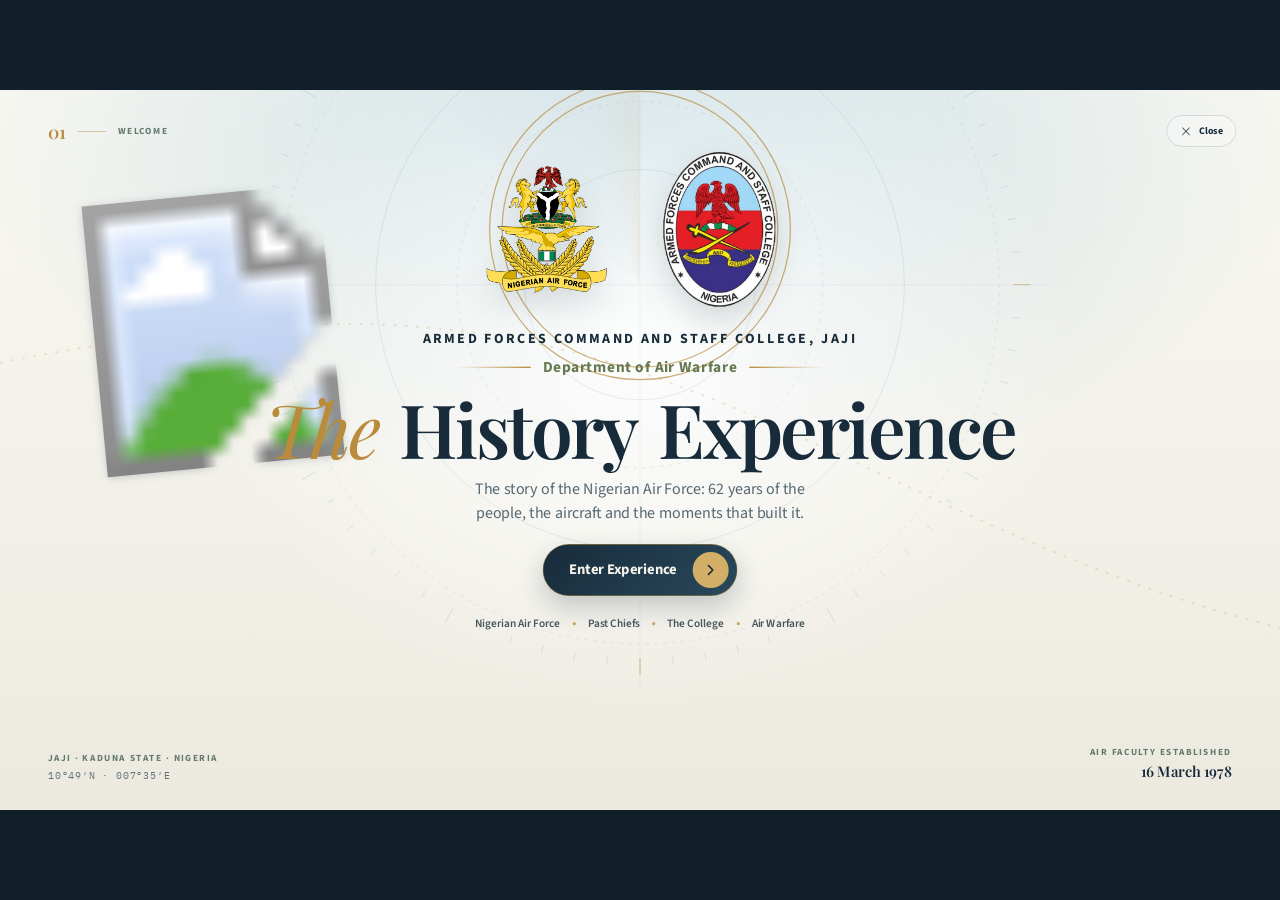
==== commit 48ed8d9b: "Refactor topbar and welcome section: update titles and structure, enhance crest display with new sty" ====
--- a/index.html
+++ b/index.html
@@ -25,37 +25,20 @@
       <!-- ============ PERSISTENT TOP BAR ============ -->
       <header class="topbar hidden" id="topbar">
         <button class="topbar-brand" data-act="home" aria-label="Home">
-          <img class="topbar-crest" src="assets/icons/naf.png" alt="" />
-          <img class="topbar-crest" src="assets/icons/afcsc.png" alt="" />
           <span class="topbar-text">
-            <span class="topbar-kicker">SK Aneke Hall of Fame · Department of Air Warfare</span>
+            <span class="topbar-kicker">SK Aneke Hall of Fame</span>
             <span class="topbar-title">History</span>
           </span>
         </button>
-        <!-- Labelled Back, on the left where visitors look first. It names where it
-             goes and only shows when that is somewhere other than Home. -->
-        <button class="back-btn hidden" data-act="back" id="btn-back">
-          <svg viewBox="0 0 24 24"><path d="M15 6 9 12l6 6"/></svg>
-          <span class="back-btn-text"><span class="back-btn-kicker">Back to</span><span class="back-btn-label" id="btn-back-label"></span></span>
-        </button>
-        <nav class="chapters" id="chapters" aria-label="Chapters"></nav>
+        <nav class="chapters hidden" id="chapters" aria-label="Chapters"></nav>
         <div class="topbar-right">
+          <button class="back-btn hidden" data-act="back" id="btn-back">
+            <svg viewBox="0 0 24 24"><path d="M15 6 9 12l6 6"/></svg>
+            <span class="back-btn-text"><span class="back-btn-kicker">Back</span><span class="back-btn-label" id="btn-back-label"></span></span>
+          </button>
           <button class="home-btn" data-act="home" id="btn-home" aria-label="Home">
             <svg viewBox="0 0 24 24"><path d="M3 11.5 12 4l9 7.5" /><path d="M5.5 10v9a1 1 0 0 0 1 1h11a1 1 0 0 0 1-1v-9" /><path d="M9.5 20v-6h5v6" /></svg>
             <span>Home</span>
-          </button>
-          <button class="icon-btn" data-act="toggle-big" id="btn-big" aria-pressed="false" aria-label="Larger text">
-            <svg viewBox="0 0 24 24"><path d="M3 18 7.5 6 12 18M4.7 14h5.6"/><path d="M14 18l3.5-9 3.5 9M15.2 15.2h4.6"/></svg>
-          </button>
-          <!-- Reach mode (moves this bar to the bottom of the screen) is switched off for now.
-               To bring it back, uncomment this button.
-          <button class="icon-btn" data-act="toggle-reach" id="btn-reach" aria-pressed="false" aria-label="Move the controls to the bottom of the screen">
-            <svg viewBox="0 0 24 24"><path d="M12 4v13"/><path d="m6.5 11.5 5.5 5.5 5.5-5.5"/><path d="M5 20.5h14"/></svg>
-          </button>
-          -->
-          <button class="icon-btn hidden" data-act="toggle-sound" id="btn-sound" aria-label="Mute background music">
-            <svg class="icon-sound-on" viewBox="0 0 24 24"><path d="M4 9.5h3.5L12 5.5v13l-4.5-4H4z"/><path d="M15.5 9a4 4 0 0 1 0 6"/><path d="M18 6.5a7.5 7.5 0 0 1 0 11"/></svg>
-            <svg class="icon-sound-off" viewBox="0 0 24 24"><path d="M4 9.5h3.5L12 5.5v13l-4.5-4H4z"/><path d="m16 9.5 5 5M21 9.5l-5 5"/></svg>
           </button>
           <button class="kiosk-close" data-act="close-app" id="btn-close" title="Close" aria-label="Close SK Aneke Hall of Fame">
             <svg viewBox="0 0 24 24"><path d="M6 6l12 12M18 6 6 18"/></svg>
@@ -77,6 +60,9 @@
         <section class="screen" id="screen-connect"></section>
         <section class="screen" id="screen-archive"></section>
       </main>
+
+      <!-- ============ SECTION DOCK (matching the exhibition navigation) ============ -->
+      <nav class="section-dock hidden" id="section-dock" aria-label="Exhibition galleries"></nav>
 
       <!-- ============ PHOTO VIEWER ============ -->
       <div class="lightbox hidden" id="lightbox" role="dialog" aria-modal="true">
--- a/styles.css
+++ b/styles.css
@@ -1,20 +1,20 @@
 /* ============================================================
    SK ANEKE HALL OF FAME — kiosk stylesheet
-   Landscape (logical canvas 1920x1080), Air Force green, gold & ivory
+   Landscape (logical canvas 1920x1080), paper, navy & brass
    ============================================================ */
 
 :root {
-  --ink-950: #040c09;
-  --ink-900: #07140f;
-  --ink-850: #0a1a14;
-  --ink-800: #102722;
-  --ink-750: #153229;
-  --ink-700: #1e4a3c;
-  --gold: #c9a24e;
-  --gold-bright: #e3c77e;
-  --gold-deep: #9c7a33;
-  --gold-line: rgba(201, 162, 78, 0.38);
-  --gold-faint: rgba(201, 162, 78, 0.12);
+  --ink-950: #101f2a;
+  --ink-900: #172b3a;
+  --ink-850: #1b3040;
+  --ink-800: #20394a;
+  --ink-750: #294457;
+  --ink-700: #35566a;
+  --gold: #b98b3b;
+  --gold-bright: #d3ae66;
+  --gold-deep: #8f6a2c;
+  --gold-line: rgba(185, 139, 59, 0.4);
+  --gold-faint: rgba(185, 139, 59, 0.13);
   --ivory: #f3eee3;
   --ivory-dim: rgba(243, 238, 227, 0.78);
   --muted: rgba(243, 238, 227, 0.55);
@@ -190,65 +190,133 @@
 .dragging { cursor: grabbing; }
 
 /* ============================================================
-   WELCOME — editorial layout over the intro film
-   ============================================================ */
-.attract { position: absolute; inset: 0; cursor: pointer; overflow: hidden; background: var(--ink-950); }
-.attract-slides { position: absolute; inset: 0; }
-.attract-slide { position: absolute; inset: -4%; background-size: cover; background-position: center; opacity: 0; transition: opacity 2.2s ease; filter: saturate(.7); }
-.attract-slide.on { opacity: .5; animation: kenburns 14s linear both; }
-@keyframes kenburns { from { transform: scale(1.02) translate(0, 0); } to { transform: scale(1.12) translate(-2%, -1.5%); } }
-.attract-video { position: absolute; inset: 0; width: 100%; height: 100%; object-fit: cover; opacity: 0; transition: opacity 1.5s; }
-.attract.has-video .attract-video { opacity: .78; }
-.attract.has-video .attract-slides { opacity: 0; transition: opacity 1.5s; }
-.attract-shade {
-  position: absolute; inset: 0;
+   WELCOME — open, light exhibition entrance
+   ============================================================ */
+.attract {
+  position: absolute; inset: 0; overflow: hidden; cursor: pointer;
+  color: var(--ink-900);
   background:
-    linear-gradient(90deg, rgba(4,12,9,.94) 0%, rgba(4,12,9,.78) 34%, rgba(4,12,9,.25) 62%, rgba(4,12,9,.45) 100%),
-    linear-gradient(0deg, rgba(4,12,9,.95) 0%, rgba(4,12,9,0) 30%),
-    linear-gradient(180deg, rgba(4,12,9,.8) 0%, rgba(4,12,9,0) 18%);
-}
-
-/* top: crests and live date */
-.attract-bar { position: absolute; top: 0; left: 0; right: 0; display: flex; align-items: center; justify-content: space-between; padding: 44px 96px 0; animation: fadeIn 1.2s .2s both; }
-.attract-crests { display: flex; align-items: center; gap: 18px; }
-.attract-crests img { width: 84px; height: 84px; object-fit: contain; filter: drop-shadow(0 6px 18px rgba(0,0,0,.6)); }
-.attract-crest-text { display: flex; flex-direction: column; gap: 2px; line-height: 1.2; }
-.attract-crest-text b { font-size: 19px; font-weight: 700; letter-spacing: .02em; }
-.attract-crest-text span { font-size: 15px; color: var(--muted); }
-.attract-crest-rule { width: 1px; height: 64px; background: var(--gold-line); margin: 0 18px; }
-.attract-clock { display: flex; flex-direction: column; align-items: flex-end; gap: 2px; font-size: 17px; color: var(--ivory-dim); }
-.attract-time { font-family: var(--font-mono); font-size: 34px; color: var(--ivory); letter-spacing: .06em; }
-
-/* left: the title block */
-.attract-hero { position: absolute; left: 96px; top: 316px; width: 1180px; padding-left: 40px; border-left: 3px solid var(--gold); animation: slideIn 1.2s var(--ease) .3s both; }
-.attract-kicker { font-size: 24px; font-weight: 700; letter-spacing: .26em; text-transform: uppercase; color: var(--gold-bright); }
-.attract-title { font-family: var(--font-display); font-weight: 700; font-size: 112px; line-height: .95; letter-spacing: -.02em; margin-top: 14px; white-space: nowrap; text-shadow: 0 10px 50px rgba(0,0,0,.55); }
-.attract-lede { font-size: 30px; line-height: 1.4; color: var(--ivory-dim); margin-top: 28px; max-width: 820px; }
-.attract-figures { display: flex; margin-top: 46px; }
-.figure { display: flex; flex-direction: column; padding: 0 34px; border-left: 1px solid var(--line); }
-.figure:first-child { padding-left: 0; border-left: 0; }
-.figure-n { font-family: var(--font-display); font-weight: 600; font-size: 58px; line-height: 1; color: var(--ivory); }
-.figure-l { font-size: 16px; letter-spacing: .08em; text-transform: uppercase; color: var(--muted); margin-top: 10px; }
-
-/* right: rotating archive card */
-.attract-card { position: absolute; right: 96px; bottom: 210px; width: 470px; display: flex; flex-direction: column; overflow: hidden; border-radius: 18px; background: rgba(7,20,15,.72); border: 1px solid var(--line); backdrop-filter: blur(10px); box-shadow: var(--shadow); opacity: 0; transform: translateY(14px); transition: opacity .45s, transform .45s var(--ease); }
-.attract-card.on { opacity: 1; transform: none; }
-.attract-card-img { height: 240px; }
-.attract-card-body { display: flex; flex-direction: column; gap: 6px; padding: 20px 24px 24px; }
-.attract-card-body .eyebrow { font-size: 13px; }
-.attract-card-date { font-size: 17px; color: var(--muted); }
-.attract-card-title { font-family: var(--font-display); font-size: 30px; line-height: 1.2; }
-.attract-card-progress { height: 3px; background: var(--gold); transform-origin: left; animation: cardTimer 7s linear both; }
+    radial-gradient(75% 75% at 50% 5%, rgba(174, 207, 222, .58), transparent 70%),
+    linear-gradient(180deg, #f8f7f1 0%, #f2f1e9 55%, #ece9df 100%);
+}
+.welcome-glow { position: absolute; inset: 0; pointer-events: none; background: radial-gradient(34% 50% at 50% 36%, rgba(255,255,255,.92), transparent 100%); }
+.welcome-grain {
+  position: absolute; inset: 0; pointer-events: none; opacity: .26;
+  background-image: radial-gradient(rgba(31, 57, 74, .11) .7px, transparent .8px);
+  background-size: 9px 9px;
+  mask-image: radial-gradient(75% 80% at 50% 44%, #000, transparent);
+}
+.welcome-radar { position: absolute; left: 50%; top: 27%; width: 1220px; height: 1220px; transform: translate(-50%, -50%); pointer-events: none; opacity: .76; }
+.welcome-radar-sweep {
+  position: absolute; inset: 6%; border-radius: 50%; opacity: .6;
+  background: conic-gradient(from 0deg, transparent 0deg, transparent 300deg, rgba(73,113,132,.08) 345deg, rgba(185,139,59,.18) 360deg);
+  mask-image: radial-gradient(circle, #000 30%, transparent 70%);
+  -webkit-mask-image: radial-gradient(circle, #000 30%, transparent 70%);
+  animation: welcome-radar-sweep 9s linear infinite;
+}
+@keyframes welcome-radar-sweep { to { transform: rotate(360deg); } }
+.welcome-radar svg { overflow: visible; stroke: rgba(73, 113, 132, .19); stroke-width: 1.2; }
+.welcome-radar circle { fill: none; animation: welcome-radar-ring 1.4s var(--ease) both; }
+.welcome-radar .radar-dashed { stroke-dasharray: 4 9; }
+@keyframes welcome-radar-ring { from { opacity: 0; transform: scale(.94); } to { opacity: 1; transform: scale(1); } }
+.welcome-radar circle:nth-of-type(2) { animation-delay: .12s; }
+.welcome-radar circle:nth-of-type(3) { animation-delay: .24s; }
+.welcome-radar circle:nth-of-type(4) { animation-delay: .36s; }
+.welcome-radar .radar-ticks { opacity: 0; animation: fadeIn .8s .45s both; }
+.welcome-radar .radar-ticks line { stroke: rgba(73,113,132,.28); stroke-width: 1; }
+.welcome-radar .radar-ticks .radar-major { stroke: var(--gold); stroke-opacity: .56; stroke-width: 2; }
+.welcome-radar .radar-ticks path { fill: none; stroke: rgba(73, 113, 132, .1); }
+.welcome-flight { position: absolute; inset: 0; width: 100%; height: 100%; pointer-events: none; overflow: visible; }
+.flight-trail { fill: none; stroke: var(--gold); stroke-width: 3; stroke-dasharray: 2 15; stroke-linecap: round; opacity: .2; animation: flight-dashes 2s linear infinite; }
+.flight-plane { fill: var(--gold); filter: drop-shadow(0 2px 6px rgba(23,43,58,.2)); }
+@keyframes flight-dashes { to { stroke-dashoffset: -68; } }
+.welcome-corner { position: absolute; z-index: 4; display: flex; align-items: center; gap: 18px; }
+.welcome-corner--top { left: 72px; top: 44px; }
+.welcome-index { font-family: var(--font-display); font-size: 27px; color: var(--gold); }
+.welcome-rule { width: 42px; height: 1px; background: var(--gold); opacity: .65; }
+.welcome-eyebrow { font-size: 14px; font-weight: 700; letter-spacing: .16em; text-transform: uppercase; color: #647a70; }
+.welcome-close {
+  position: absolute; z-index: 5; top: 38px; right: 66px; display: flex; align-items: center; gap: 10px;
+  padding: 12px 18px; border: 1px solid rgba(32,57,74,.18); border-radius: 999px;
+  color: var(--ink-900); font-size: 15px; font-weight: 700; background: rgba(255,255,255,.3);
+  transition: background .2s, transform .2s;
+}
+.welcome-close:active { background: rgba(185,139,59,.14); transform: scale(.96); }
+.welcome-close svg { width: 20px; height: 20px; }
+.welcome-composition {
+  position: absolute; inset: 0; display: flex; flex-direction: column; align-items: center;
+  padding-top: 84px; text-align: center;
+}
+.welcome-crest-wrap { position: relative; height: 250px; display: flex; justify-content: center; align-items: center; animation: welcome-crest-in 1.2s var(--ease) .1s both; }
+.welcome-crests {
+  position: relative;
+  z-index: 1;
+  display: flex;
+  align-items: center;
+  justify-content: center;
+  gap: 48px;
+  height: 232px;
+}
+.welcome-crest--naf {
+  width: 190px;
+  height: 190px;
+  object-fit: contain;
+}
+.welcome-crest--afcsc {
+  width: 232px;
+  height: 232px;
+  object-fit: contain;
+}
+.welcome-crest { position: relative; z-index: 1; height: 232px; width: auto; object-fit: contain; filter: drop-shadow(0 18px 24px rgba(23,43,58,.16)); }
+.welcome-crests .welcome-crest--naf {
+  width: 190px;
+  height: 190px;
+}
+.welcome-crests .welcome-crest--afcsc {
+  width: 232px;
+  height: 232px;
+}
+.welcome-crest-ring { position: absolute; inset: 50% auto auto 50%; width: 470px; height: 470px; transform: translate(-50%, -50%); overflow: visible; }
+.welcome-crest-ring circle { fill: none; stroke: var(--gold); stroke-width: .8; stroke-dasharray: 1 0; opacity: .68; animation: ring-draw 1.6s ease-out .4s both; }
+.welcome-crest-ring circle + circle { stroke-dasharray: 1 3; opacity: .38; animation-delay: .75s; }
+@keyframes welcome-crest-in { from { opacity: 0; transform: scale(.82); filter: blur(12px); } to { opacity: 1; transform: scale(1); filter: blur(0); } }
+@keyframes ring-draw { from { stroke-dasharray: 0 604; opacity: 0; } to { stroke-dasharray: 604 0; opacity: .68; } }
+.welcome-college { margin-top: 25px; color: var(--ink-900); font-size: 21px; font-weight: 700; letter-spacing: .18em; text-transform: uppercase; animation: welcome-rise .8s var(--ease) .35s both; }
+.welcome-department { display: flex; align-items: center; gap: 18px; margin-top: 12px; color: #667951; font-size: 23px; font-weight: 600; letter-spacing: .04em; animation: welcome-rise .8s var(--ease) .55s both; }
+.welcome-department span { width: 112px; height: 2px; background: linear-gradient(90deg, transparent, var(--gold)); }
+.welcome-department span:last-child { transform: rotate(180deg); }
+.welcome-title { display: flex; align-items: baseline; gap: .28em; margin-top: 18px; color: var(--ink-900); font-family: var(--font-display); font-size: 112px; font-weight: 600; line-height: 1; letter-spacing: -.035em; }
+.welcome-title i { color: var(--gold); font-weight: 400; }
+.welcome-title > span { display: inline-block; animation: welcome-word .8s var(--ease) both; }
+.welcome-title > span:first-of-type { animation-delay: .2s; }
+.welcome-title > span:last-of-type { animation-delay: .34s; }
+@keyframes welcome-word { from { opacity: 0; transform: translateY(30px); } to { opacity: 1; transform: translateY(0); } }
+.welcome-lede { max-width: 850px; margin-top: 18px; color: #556873; font-size: 24px; line-height: 1.5; text-wrap: balance; animation: welcome-rise .8s var(--ease) .65s both; }
+.welcome-enter {
+  position: relative; display: flex; align-items: center; gap: 24px; height: 78px; margin-top: 28px; padding: 0 12px 0 38px;
+  border: 1px solid rgba(185,139,59,.66); border-radius: 999px; color: #f7f4eb;
+  background: linear-gradient(135deg, #172b3a, #29495c); box-shadow: 0 16px 38px rgba(23,43,58,.22);
+  font-size: 22px; font-weight: 700; transition: transform .2s, box-shadow .2s;
+  animation: welcome-rise .8s var(--ease) .8s both;
+}
+.welcome-enter:active { transform: scale(.96); box-shadow: 0 8px 20px rgba(23,43,58,.18); }
+.welcome-enter-icon { width: 54px; height: 54px; display: grid; place-items: center; border-radius: 50%; color: var(--ink-900); background: var(--gold-bright); }
+.welcome-enter-icon svg { width: 26px; height: 26px; stroke-width: 2.2; }
+.welcome-links { display: flex; flex-wrap: wrap; align-items: center; justify-content: center; gap: 3px; margin-top: 20px; animation: welcome-rise .8s var(--ease) .95s both; }
+.welcome-links button { padding: 10px 13px; border-radius: 999px; color: rgba(23,43,58,.78); font-size: 17px; font-weight: 600; transition: color .2s, background .2s; }
+.welcome-links button:active { color: var(--ink-900); background: rgba(185,139,59,.14); }
+.welcome-link-dot { width: 5px; height: 5px; margin: 0 2px; border-radius: 50%; background: var(--gold); opacity: .72; }
+.welcome-footer { position: absolute; z-index: 4; bottom: 42px; display: flex; flex-direction: column; gap: 4px; color: rgba(32,57,74,.68); font-family: var(--font-mono); font-size: 15px; letter-spacing: .08em; animation: welcome-rise .8s var(--ease) 1.1s both; }
+.welcome-footer--left { left: 72px; align-items: flex-start; }
+.welcome-footer--right { right: 72px; align-items: flex-end; text-align: right; }
+.welcome-footer strong { color: var(--ink-900); font-family: var(--font-display); font-size: 22px; font-weight: 600; letter-spacing: 0; }
+.welcome-footer .welcome-eyebrow { font-family: var(--font-body); }
+@keyframes welcome-rise { from { opacity: 0; transform: translateY(16px); } to { opacity: 1; transform: translateY(0); } }
 @keyframes cardTimer { from { transform: scaleX(0); } to { transform: scaleX(1); } }
 
-/* bottom: approach lights leading to "begin" */
-.attract-begin { position: absolute; left: 96px; right: 96px; bottom: 76px; display: flex; align-items: center; gap: 40px; }
-.runway { flex: 1; display: flex; justify-content: space-between; align-items: center; height: 24px; }
-.runway-light { width: 10px; height: 10px; border-radius: 50%; background: rgba(227,199,126,.18); animation: approach 2.6s linear infinite; }
-@keyframes approach { 0%, 12% { background: var(--gold-bright); box-shadow: 0 0 18px 4px rgba(227,199,126,.75); } 30%, 100% { background: rgba(227,199,126,.18); box-shadow: none; } }
-.attract-begin-label { display: flex; align-items: center; gap: 14px; height: 76px; padding: 0 30px 0 36px; border-radius: 999px; background: var(--gold); color: var(--ink-900); font-size: 24px; font-weight: 700; letter-spacing: .04em; white-space: nowrap; box-shadow: 0 0 0 8px rgba(201,162,78,.18), 0 18px 40px rgba(0,0,0,.4); }
-.attract-begin-label svg { width: 30px; height: 30px; stroke-width: 2.4; animation: nudge 1.6s ease-in-out infinite; }
-@keyframes nudge { 0%, 100% { transform: translateX(0); } 50% { transform: translateX(6px); } }
+@media (prefers-reduced-motion: reduce) {
+  .welcome-flight { display: none; }
+}
 
 /* ============================================================
    HOME — contents page over the intro film
@@ -655,3 +723,455 @@
 .chapters { gap: 10px; }
 .chapter { padding: 0 20px; }
 .chapter-l { font-size: 19px; }
+
+/* ---------- exhibition section dock: navy, brass & institutional navigation ---------- */
+.stage.attract-mode .section-dock { display: none; }
+.screen#screen-timeline,
+.screen#screen-chiefs,
+.screen#screen-chief,
+.screen#screen-college,
+.screen#screen-daw { bottom: 108px; }
+.stage.reach .screen:not(#screen-attract) { bottom: var(--bar); }
+.stage.reach .section-dock { bottom: var(--bar); }
+.topbar-section { position: absolute; left: 50%; transform: translateX(-50%); flex: 0 0 auto; gap: 14px; }
+.topbar-section-n { font-family: var(--font-display); font-size: 24px; color: var(--gold-deep); }
+.topbar-section-rule { width: 36px; height: 1px; background: var(--gold-line); }
+.topbar-section-title { font-family: var(--font-display); font-size: 22px; font-weight: 600; color: var(--ink-900); white-space: nowrap; }
+
+.section-dock {
+  position: absolute;
+  z-index: 24;
+  left: 0;
+  right: 0;
+  bottom: 0;
+  height: 108px;
+  display: flex;
+  align-items: stretch;
+  background: linear-gradient(135deg, #101f2a 0%, #172b3a 55%, #29495c 100%);
+  color: #f3eee3;
+  border-top: 1px solid rgba(185,139,59,.32);
+  box-shadow: 0 -12px 30px rgba(23,43,58,.12);
+}
+.dock-edge { width: 224px; flex: none; display: flex; align-items: center; gap: 16px; padding: 0 28px; color: rgba(243,238,227,.72); }
+.dock-prev { border-right: 1px solid rgba(243,238,227,.1); text-align: left; }
+.dock-next { border-left: 1px solid rgba(243,238,227,.1); justify-content: flex-end; text-align: right; }
+.dock-edge:disabled { opacity: .3; }
+.dock-edge-icon { width: 32px; height: 32px; padding: 7px; color: #d3ae66; flex: none; }
+.dock-edge-text { display: flex; flex-direction: column; line-height: 1.15; }
+.dock-edge-kicker { font-size: 12px; font-weight: 700; letter-spacing: .14em; text-transform: uppercase; color: rgba(243,238,227,.55); }
+.dock-edge-title { margin-top: 5px; font-size: 18px; font-weight: 600; white-space: nowrap; }
+.dock-galleries { min-width: 0; flex: 1; display: flex; align-items: stretch; }
+.dock-gallery { position: relative; flex: 1; display: flex; flex-direction: column; align-items: center; justify-content: center; gap: 4px; color: rgba(243,238,227,.62); }
+.dock-gallery.is-on { color: #f3eee3; }
+.dock-gallery-n { font-family: var(--font-display); font-size: 20px; color: #d3ae66; }
+.dock-gallery-title { font-size: 18px; font-weight: 600; }
+.dock-gallery.is-on .dock-gallery-title { font-weight: 800; }
+.dock-active-line { position: absolute; left: 12px; right: 12px; top: 0; height: 5px; border-radius: 0 0 999px 999px; background: #d3ae66; }
+.dock-plane { position: absolute; left: 50%; top: 8px; width: 34px; height: 34px; transform: translateX(-50%) rotate(90deg); color: #d3ae66; }
+
+@media (max-width: 1700px) {
+  .topbar-section { display: none !important; }
+}
+
+/* ---------- Era-style Home: four expanding section panels ---------- */
+.era-home {
+  position: absolute;
+  inset: 0;
+  display: flex;
+  gap: 18px;
+  padding: 28px;
+  overflow: hidden;
+  background: #f5f2e9;
+}
+.era-panel {
+  position: relative;
+  min-width: 0;
+  overflow: hidden;
+  border-radius: 20px;
+  background: #172b3a;
+  box-shadow: 0 12px 32px rgba(23,43,58,.12);
+  animation: rise .7s var(--ease) both;
+  transition: flex-grow 700ms cubic-bezier(.22, 1, .36, 1),
+              flex-basis 700ms cubic-bezier(.22, 1, .36, 1);
+}
+.era-panel--collapsed { flex: 1 1 0; }
+.era-panel--active { flex: 5.2 1 0; background: #fff; }
+.era-expanded {
+  position: absolute;
+  inset: 0;
+  opacity: 0;
+  visibility: hidden;
+  pointer-events: none;
+  overflow: hidden;
+  transition: opacity 180ms ease 300ms, visibility 0s linear 700ms;
+}
+.era-panel--active .era-expanded {
+  opacity: 1;
+  visibility: visible;
+  pointer-events: auto;
+  transition: opacity 240ms ease 420ms, visibility 0s linear 420ms;
+}
+.era-panel--active .era-expanded-media {
+  animation: era-media-reveal 900ms cubic-bezier(.22, 1, .36, 1) 280ms both;
+}
+.era-panel--active .era-expanded-content {
+  animation: era-content-reveal 620ms cubic-bezier(.22, 1, .36, 1) 420ms both;
+}
+@keyframes era-media-reveal {
+  from { clip-path: inset(0 100% 0 0); }
+  to { clip-path: inset(0 0 0 0); }
+}
+@keyframes era-content-reveal {
+  from { opacity: 0; transform: translateX(32px); }
+  to { opacity: 1; transform: translateX(0); }
+}
+.era-collapsed {
+  position: absolute;
+  inset: 0;
+  width: 100%;
+  display: flex;
+  flex-direction: column;
+  align-items: center;
+  justify-content: space-between;
+  padding: 38px 18px 34px;
+  color: #f3eee3;
+  overflow: hidden;
+  z-index: 2;
+  opacity: 1;
+  visibility: visible;
+  transition: opacity 180ms ease, visibility 0s linear 0s;
+}
+.era-panel--active .era-collapsed {
+  opacity: 0;
+  visibility: hidden;
+  pointer-events: none;
+  transition: opacity 180ms ease, visibility 0s linear 180ms;
+}
+.era-cover { position: absolute; inset: 0; opacity: .42; }
+.era-cover-frame { width: 100%; height: 100%; border-radius: 0; }
+.era-cover-frame img { filter: grayscale(.35); }
+.era-collapsed-shade {
+  position: absolute;
+  inset: 0;
+  background: linear-gradient(180deg, rgba(23,43,58,.78), rgba(23,43,58,.58) 40%, rgba(16,31,42,.96));
+}
+.era-roman {
+  position: relative;
+  z-index: 2;
+  font-family: var(--font-display);
+  font-size: 72px;
+  line-height: 1;
+  color: #ead9b2;
+}
+.era-vertical {
+  position: relative;
+  z-index: 2;
+  writing-mode: vertical-rl;
+  transform: rotate(180deg);
+  font-family: var(--font-display);
+  font-size: 38px;
+  line-height: 1.05;
+  white-space: nowrap;
+  flex: 1;
+  margin: 24px 0;
+}
+.era-collapsed-bottom {
+  position: relative;
+  z-index: 2;
+  display: flex;
+  flex-direction: column;
+  align-items: center;
+  gap: 16px;
+}
+.era-range {
+  font-family: var(--font-mono);
+  font-size: 14px;
+  letter-spacing: .16em;
+  text-transform: uppercase;
+  color: rgba(243,238,227,.78);
+  white-space: nowrap;
+}
+.era-open {
+  width: 54px;
+  height: 54px;
+  display: grid;
+  place-items: center;
+  padding: 15px;
+  border-radius: 50%;
+  background: rgba(243,238,227,.12);
+  border: 1px solid rgba(243,238,227,.28);
+  color: #ead9b2;
+}
+.era-expanded-media {
+  position: absolute;
+  left: 0;
+  top: 0;
+  bottom: 0;
+  width: 52%;
+  overflow: hidden;
+}
+.era-main-photo {
+  position: absolute;
+  inset: 0;
+  width: 100%;
+  height: 100%;
+}
+.era-main-frame {
+  width: 100%;
+  height: 100%;
+  border-radius: 0;
+}
+.era-main-frame img { object-position: center; }
+.era-main-frame::after {
+  content: '';
+  position: absolute;
+  z-index: 2;
+  inset: 45% 0 0;
+  background: linear-gradient(transparent, rgba(16,31,42,.82));
+}
+.era-main-roman {
+  position: absolute;
+  z-index: 3;
+  left: 32px;
+  top: 24px;
+  font-family: var(--font-display);
+  font-size: 144px;
+  line-height: 1;
+  color: rgba(255,255,255,.9);
+  text-shadow: 0 6px 24px rgba(0,0,0,.25);
+}
+.era-photo-strip {
+  position: absolute;
+  z-index: 3;
+  left: 24px;
+  right: 24px;
+  bottom: 24px;
+  display: grid;
+  grid-template-columns: repeat(4, 1fr);
+  gap: 12px;
+}
+.era-thumb { min-width: 0; height: 118px; border: 2px solid rgba(255,255,255,.75); border-radius: 8px; overflow: hidden; box-shadow: 0 8px 20px rgba(0,0,0,.18); }
+.era-thumb-frame { width: 100%; height: 100%; }
+.era-expanded-content {
+  position: absolute;
+  left: 52%;
+  right: 0;
+  top: 0;
+  bottom: 0;
+  display: flex;
+  flex-direction: column;
+  justify-content: center;
+  padding: 34px 44px;
+  background: #fff;
+}
+.era-kicker {
+  font-size: 15px;
+  font-weight: 800;
+  letter-spacing: .18em;
+  text-transform: uppercase;
+  color: #667951;
+}
+.era-expanded-content h1 {
+  margin-top: 10px;
+  font-family: var(--font-display);
+  font-size: 54px;
+  line-height: 1.02;
+  color: #172b3a;
+}
+.era-rule {
+  width: 88px;
+  height: 3px;
+  margin-top: 22px;
+  background: #b98b3b;
+}
+.era-summary {
+  margin-top: 22px;
+  max-width: 620px;
+  font-size: 21px;
+  line-height: 1.55;
+  color: rgba(23,43,58,.82);
+}
+.era-highlights-label {
+  margin-top: 28px;
+  font-size: 14px;
+  font-weight: 800;
+  letter-spacing: .18em;
+  text-transform: uppercase;
+  color: #667951;
+}
+.era-highlights {
+  display: flex;
+  flex-direction: column;
+  gap: 9px;
+  margin-top: 10px;
+}
+.era-highlight {
+  min-height: 68px;
+  display: grid;
+  grid-template-columns: 150px 1fr 22px;
+  align-items: center;
+  gap: 14px;
+  padding: 10px 16px;
+  border: 1px solid rgba(23,43,58,.12);
+  border-radius: 12px;
+  background: #f5f2e9;
+  text-align: left;
+}
+.era-highlight-date {
+  font-size: 16px;
+  font-weight: 800;
+  color: #92702f;
+}
+.era-highlight-title {
+  font-family: var(--font-display);
+  font-size: 17px;
+  line-height: 1.25;
+  color: #172b3a;
+}
+.era-highlight svg {
+  width: 22px;
+  height: 22px;
+  color: #35566a;
+}
+.era-explore {
+  align-self: flex-start;
+  height: 62px;
+  display: flex;
+  align-items: center;
+  gap: 18px;
+  margin-top: 22px;
+  padding: 0 8px 0 24px;
+  border: 1px solid rgba(185,139,59,.66);
+  border-radius: 999px;
+  background: #172b3a;
+  color: #f3eee3;
+  font-size: 18px;
+  font-weight: 800;
+}
+.era-explore-icon {
+  width: 46px;
+  height: 46px;
+  display: grid;
+  place-items: center;
+  padding: 12px;
+  border-radius: 50%;
+  background: #d3ae66;
+  color: #172b3a;
+}
+
+/* ---------- paper-and-ink exhibit treatment ---------- */
+.topbar {
+  --ivory: #172b3a;
+  --ivory-dim: rgba(23,43,58,.78);
+  --gold-bright: #92702f;
+  --line: rgba(23,43,58,.14);
+  color: var(--ivory);
+  background: rgba(247,245,237,.94);
+  box-shadow: 0 8px 26px rgba(23,43,58,.08);
+}
+.topbar-brand { border-right-color: var(--line); }
+.topbar-brand {
+  height: 64px;
+  padding-right: 0;
+  border-right: 0;
+}
+.topbar-text {
+  margin-left: 0;
+  gap: 2px;
+}
+.topbar-kicker {
+  font-size: 14px;
+  letter-spacing: .18em;
+}
+.topbar-title {
+  font-size: 28px;
+  line-height: 1;
+}
+.chapter.is-on { background: rgba(185,139,59,.12); }
+.home-btn { background: rgba(185,139,59,.09); }
+.kiosk-close { background: rgba(23,43,58,.04); border-color: rgba(23,43,58,.18); color: rgba(23,43,58,.55); }
+.kiosk-close:hover, .kiosk-close:active { color: #172b3a; border-color: rgba(185,139,59,.65); background: rgba(185,139,59,.15); }
+
+.screen:not(#screen-attract) {
+  --ivory: #172b3a;
+  --ivory-dim: rgba(23,43,58,.82);
+  --muted: rgba(23,43,58,.58);
+  --line: rgba(23,43,58,.14);
+  --panel: rgba(255,255,255,.72);
+  --panel-strong: rgba(255,255,255,.9);
+  --gold-bright: #92702f;
+  --gold-line: rgba(146,112,47,.42);
+  --shadow: 0 18px 48px rgba(23,43,58,.13);
+  color: var(--ivory);
+  background-color: #f5f2e9;
+  background-image:
+    radial-gradient(ellipse at 82% 4%, rgba(185,139,59,.1), transparent 34%),
+    radial-gradient(rgba(23,43,58,.035) .6px, transparent .6px);
+  background-size: auto, 5px 5px;
+}
+.screen:not(#screen-attract) .masthead-title { text-shadow: none; }
+.screen:not(#screen-attract) .frame {
+  background: linear-gradient(135deg, #e4e6df, #d5dedc);
+}
+.screen:not(#screen-attract) .frame::before {
+  color: rgba(23,43,58,.5);
+  background:
+    radial-gradient(circle at 50% 50%, transparent 0 22%, rgba(146,112,47,.14) 22% 23%, transparent 23% 34%, rgba(146,112,47,.1) 34% 35%, transparent 35%),
+    repeating-linear-gradient(45deg, rgba(23,43,58,.025) 0 2px, transparent 2px 14px);
+}
+.screen:not(#screen-attract) .zoom-badge {
+  background: rgba(23,43,58,.84);
+  color: #ead9b2;
+}
+
+#screen-home .home-video { opacity: .1; filter: saturate(.45); }
+#screen-home .home-shade {
+  background: linear-gradient(90deg, rgba(245,242,233,.97), rgba(245,242,233,.88) 45%, rgba(245,242,233,.78));
+}
+#screen-home .home-film { background: rgba(185,139,59,.1); }
+#screen-home .home-film-more,
+#screen-home .contents-go { color: #806126; }
+#screen-home .home-fact-btn,
+#screen-home .contents-row {
+  background: rgba(255,255,255,.78);
+  border-color: rgba(23,43,58,.13);
+  box-shadow: 0 10px 28px rgba(23,43,58,.06);
+}
+#screen-home .contents-row:active { background: rgba(185,139,59,.12); }
+#screen-home .contents-thumb--map { background: rgba(23,43,58,.05); }
+#screen-home .map-land { fill: rgba(23,43,58,.08); stroke: rgba(23,43,58,.36); }
+#screen-home .map-base text { fill: rgba(23,43,58,.74); }
+#screen-home .map-base.is-on text { fill: var(--ink-900); }
+
+#screen-timeline .ruler-wrap {
+  background: linear-gradient(180deg, rgba(23,43,58,.055), rgba(23,43,58,.015));
+}
+#screen-timeline .ruler-wrap::before { background: linear-gradient(90deg, #f5f2e9, transparent); }
+#screen-timeline .ruler-wrap::after { background: linear-gradient(-90deg, #f5f2e9, transparent); }
+#screen-timeline .sky-year { color: rgba(23,43,58,.35); border-left-color: rgba(23,43,58,.06); }
+#screen-timeline .sky-year.has-events { color: rgba(23,43,58,.72); }
+#screen-timeline .sky-bar { background: rgba(23,43,58,.2); }
+#screen-timeline .sky-year:not(.has-events) .sky-bar { background: rgba(23,43,58,.08); }
+#screen-timeline .sky-year.in-decade.has-events .sky-label { color: var(--ink-900); }
+#screen-timeline .year-card-y { color: #92702f; }
+
+#screen-chiefs .lineage-bar { background: rgba(23,43,58,.06); }
+#screen-chiefs .lineage-seg { background: rgba(23,43,58,.14); color: var(--ink-900); }
+#screen-chiefs .lineage-seg.alt { background: rgba(89,121,108,.2); }
+#screen-chiefs .lineage-seg.serving { background: var(--gold); color: var(--ink-900); }
+#screen-chiefs .chief-card--serving { box-shadow: 0 0 0 1px var(--gold), 0 12px 36px rgba(185,139,59,.15); }
+#screen-chiefs .chief-card-no { background: rgba(23,43,58,.82); color: #ead9b2; }
+
+#screen-chief .chief-bg { opacity: .12; }
+#screen-chief .chief-portrait { background: linear-gradient(160deg, rgba(185,139,59,.2), rgba(255,255,255,.55)); }
+
+#screen-college .chron-node,
+#screen-daw .chron-node { box-shadow: 0 0 0 6px #f5f2e9, 0 0 0 8px var(--gold-line); }
+#screen-college .chron-hero-cap,
+#screen-daw .chron-hero-cap { color: rgba(255,255,255,.88); }
+#screen-college .chron-card,
+#screen-daw .chron-card {
+  background: rgba(255,255,255,.78);
+  border-color: rgba(23,43,58,.13);
+  box-shadow: 0 12px 32px rgba(23,43,58,.06);
+}
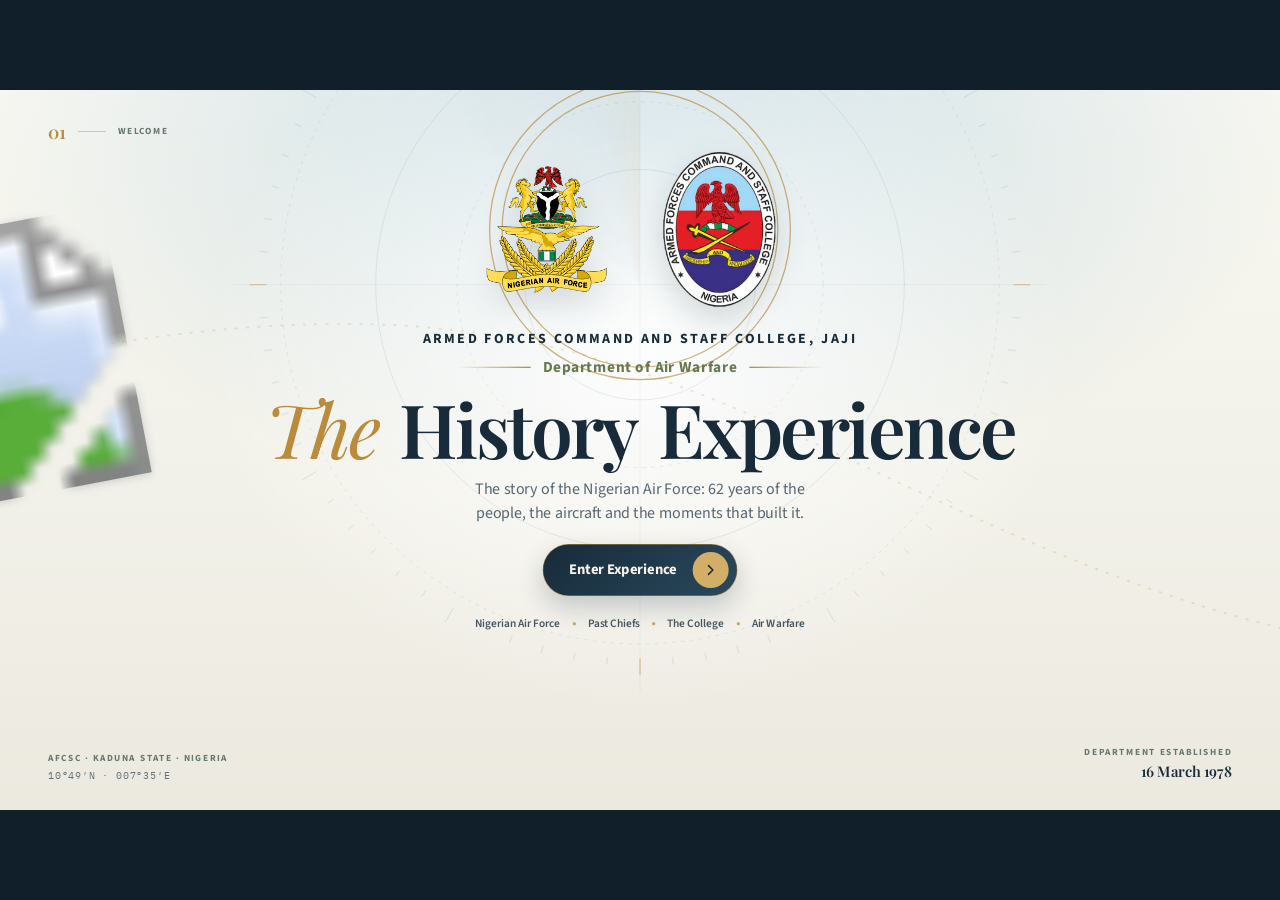
==== commit d4d8a686: "Update script references and modify welcome section details: include versioning for script.js and up" ====
--- a/index.html
+++ b/index.html
@@ -134,6 +134,6 @@
   </div>
 
   <script src="data/content.js"></script>
-  <script src="script.js"></script>
+  <script src="script.js?v=20261120-1934"></script>
 </body>
 </html>
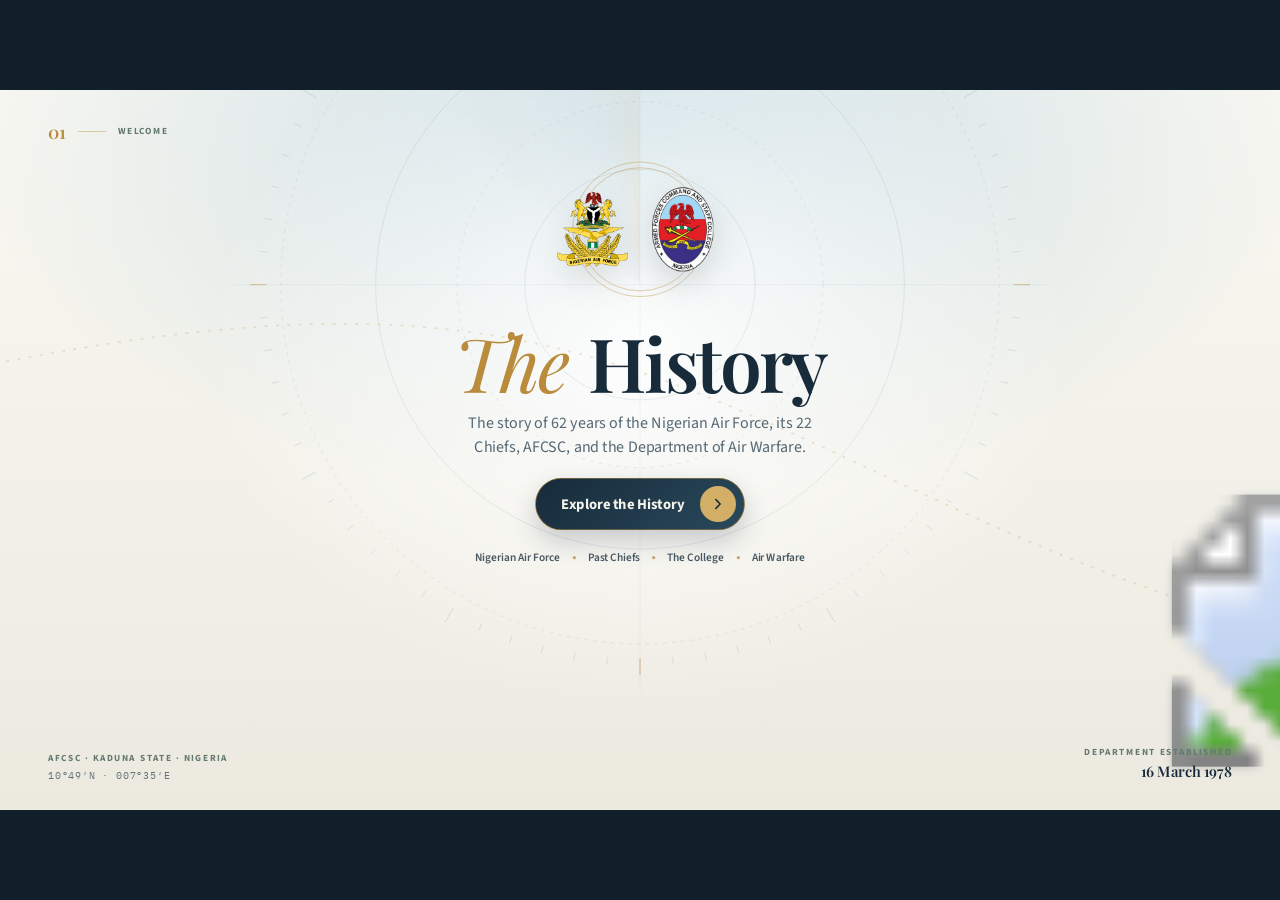
==== commit 8134addd: "Update script version and enhance welcome section: modify script.js version, adjust flight path anim" ====
--- a/index.html
+++ b/index.html
@@ -134,6 +134,6 @@
   </div>
 
   <script src="data/content.js"></script>
-  <script src="script.js?v=20261120-1934"></script>
+  <script src="script.js?v=20261120-1950"></script>
 </body>
 </html>
--- a/styles.css
+++ b/styles.css
@@ -254,8 +254,8 @@
   display: flex;
   align-items: center;
   justify-content: center;
-  gap: 48px;
-  height: 232px;
+  gap: 16px;
+  height: 210px;
 }
 .welcome-crest--naf {
   width: 190px;
@@ -269,14 +269,14 @@
 }
 .welcome-crest { position: relative; z-index: 1; height: 232px; width: auto; object-fit: contain; filter: drop-shadow(0 18px 24px rgba(23,43,58,.16)); }
 .welcome-crests .welcome-crest--naf {
-  width: 190px;
-  height: 190px;
+  width: 112px;
+  height: 112px;
 }
 .welcome-crests .welcome-crest--afcsc {
-  width: 232px;
-  height: 232px;
-}
-.welcome-crest-ring { position: absolute; inset: 50% auto auto 50%; width: 470px; height: 470px; transform: translate(-50%, -50%); overflow: visible; }
+  width: 126px;
+  height: 126px;
+}
+.welcome-crest-ring { position: absolute; inset: 50% auto auto 50%; width: 210px; height: 210px; transform: translate(-50%, -50%); overflow: visible; }
 .welcome-crest-ring circle { fill: none; stroke: var(--gold); stroke-width: .8; stroke-dasharray: 1 0; opacity: .68; animation: ring-draw 1.6s ease-out .4s both; }
 .welcome-crest-ring circle + circle { stroke-dasharray: 1 3; opacity: .38; animation-delay: .75s; }
 @keyframes welcome-crest-in { from { opacity: 0; transform: scale(.82); filter: blur(12px); } to { opacity: 1; transform: scale(1); filter: blur(0); } }
@@ -298,6 +298,21 @@
   background: linear-gradient(135deg, #172b3a, #29495c); box-shadow: 0 16px 38px rgba(23,43,58,.22);
   font-size: 22px; font-weight: 700; transition: transform .2s, box-shadow .2s;
   animation: welcome-rise .8s var(--ease) .8s both;
+}
+.welcome-enter-wrap { position: relative; margin-top: 28px; animation: welcome-rise .8s var(--ease) .8s both; }
+.welcome-enter-wrap .welcome-enter { margin-top: 0; }
+.welcome-enter-pulse {
+  position: absolute;
+  inset: 0;
+  border: 2px solid rgba(185,139,59,.62);
+  border-radius: 999px;
+  pointer-events: none;
+  animation: welcome-pulse 2.4s cubic-bezier(.22,1,.36,1) infinite;
+}
+.welcome-enter-pulse--delay { animation-delay: 1.2s; }
+@keyframes welcome-pulse {
+  0% { transform: scale(1); opacity: .55; }
+  100% { transform: scale(1.12, 1.32); opacity: 0; }
 }
 .welcome-enter:active { transform: scale(.96); box-shadow: 0 8px 20px rgba(23,43,58,.18); }
 .welcome-enter-icon { width: 54px; height: 54px; display: grid; place-items: center; border-radius: 50%; color: var(--ink-900); background: var(--gold-bright); }
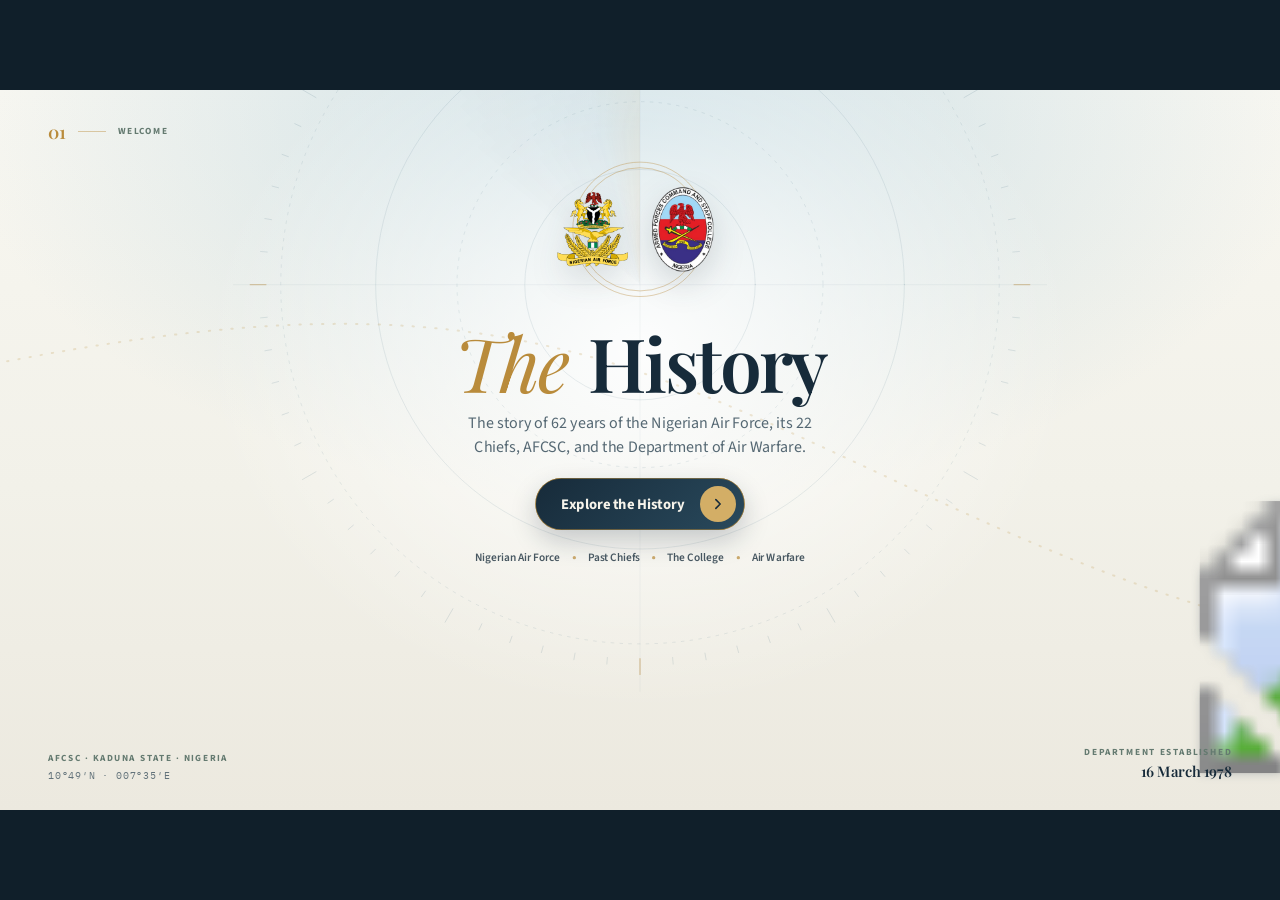
==== commit 207e987d: "Update script.js version to 20261120-1951" ====
--- a/index.html
+++ b/index.html
@@ -134,6 +134,6 @@
   </div>
 
   <script src="data/content.js"></script>
-  <script src="script.js?v=20261120-1950"></script>
+  <script src="script.js?v=20261120-1951"></script>
 </body>
 </html>
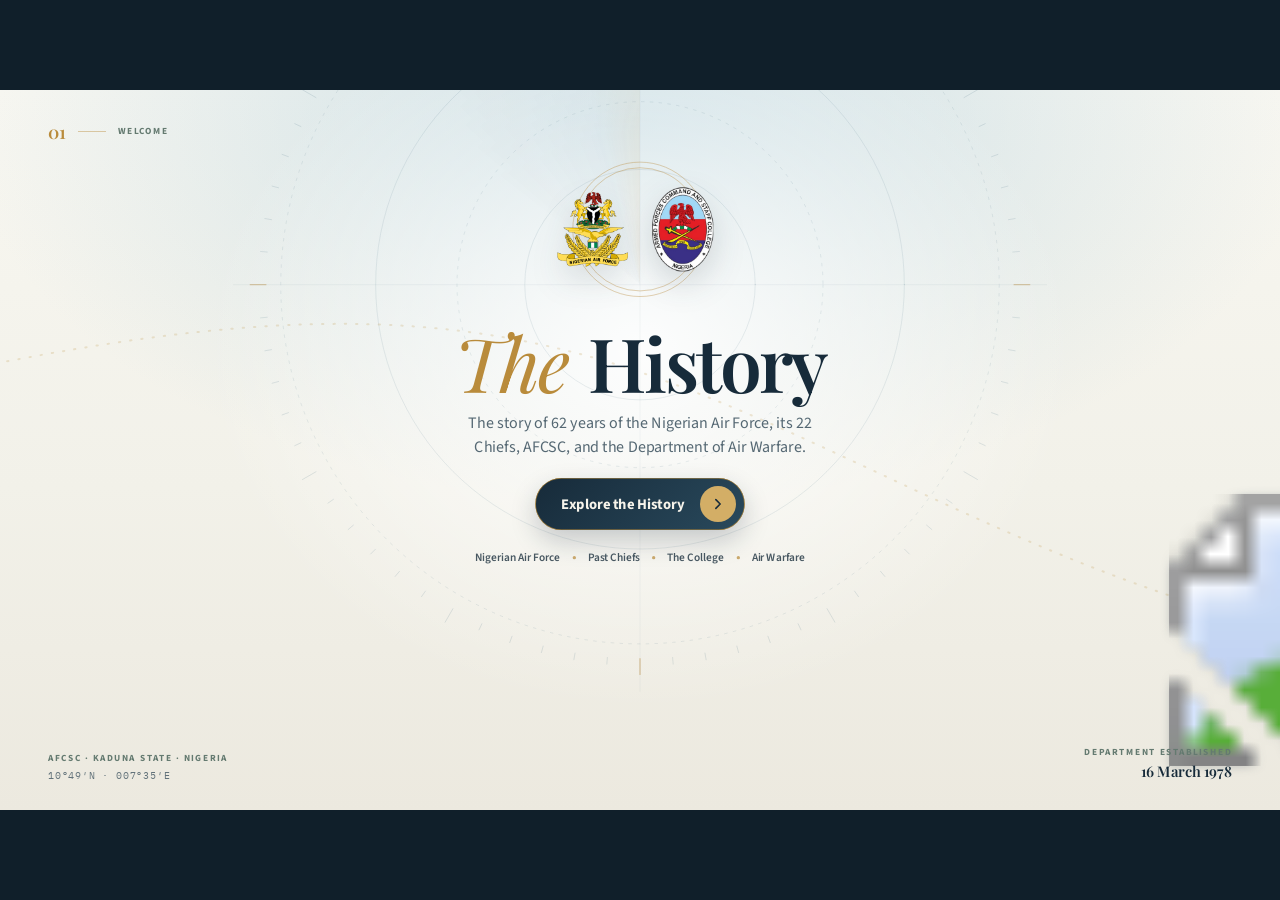
==== commit e914267a: "Update script.js version to 20261120-1953 and adjust topbar-right margin for better alignment" ====
--- a/index.html
+++ b/index.html
@@ -134,6 +134,6 @@
   </div>
 
   <script src="data/content.js"></script>
-  <script src="script.js?v=20261120-1951"></script>
+  <script src="script.js?v=20261120-1953"></script>
 </body>
 </html>
--- a/styles.css
+++ b/styles.css
@@ -141,7 +141,7 @@
 .chapter.is-visited .chapter-n::after { content: ''; display: inline-block; width: 6px; height: 6px; margin-left: 6px; vertical-align: middle; border-radius: 50%; background: var(--gold); }
 .chapter.is-on { color: var(--ivory); background: rgba(243,238,227,.06); }
 .chapter.is-on::after { content: ''; position: absolute; left: 14px; right: 14px; bottom: -18px; height: 3px; background: var(--gold); border-radius: 2px; }
-.topbar-right { display: flex; align-items: center; gap: 10px; flex: none; }
+.topbar-right { display: flex; align-items: center; gap: 10px; flex: none; margin-left: auto; }
 .topbar-right .icon-btn { width: 56px; height: 56px; padding: 14px; }
 .icon-btn[aria-pressed="true"] { background: var(--gold); border-color: var(--gold); color: var(--ink-900); }
 #btn-sound .icon-sound-off { display: none; }
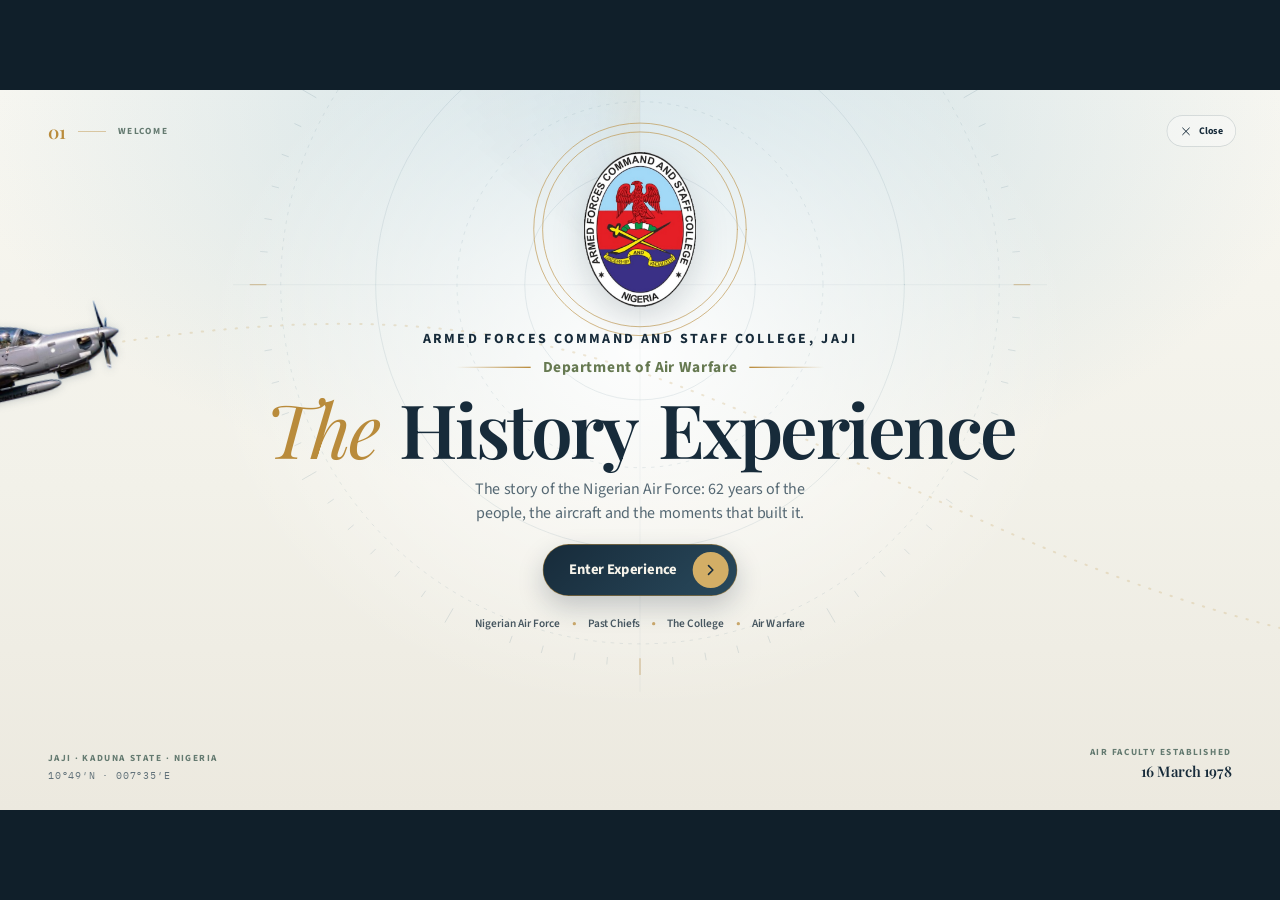
==== commit 50ec019e: "Refactor styles for exhibition theme: update color palette to navy and brass, enhance welcome sectio" ====
--- a/index.html
+++ b/index.html
@@ -25,20 +25,37 @@
       <!-- ============ PERSISTENT TOP BAR ============ -->
       <header class="topbar hidden" id="topbar">
         <button class="topbar-brand" data-act="home" aria-label="Home">
+          <img class="topbar-crest" src="assets/icons/naf.png" alt="" />
+          <img class="topbar-crest" src="assets/icons/afcsc.png" alt="" />
           <span class="topbar-text">
-            <span class="topbar-kicker">SK Aneke Hall of Fame</span>
-            <span class="topbar-title">History</span>
+            <span class="topbar-kicker">SK Aneke Hall of Fame · Department of Air Warfare</span>
+              <span class="topbar-title">Department of Air Warfare · The History Experience</span>
           </span>
         </button>
-        <nav class="chapters hidden" id="chapters" aria-label="Chapters"></nav>
+        <!-- Labelled Back, on the left where visitors look first. It names where it
+             goes and only shows when that is somewhere other than Home. -->
+        <button class="back-btn hidden" data-act="back" id="btn-back">
+          <svg viewBox="0 0 24 24"><path d="M15 6 9 12l6 6"/></svg>
+          <span class="back-btn-text"><span class="back-btn-kicker">Back to</span><span class="back-btn-label" id="btn-back-label"></span></span>
+        </button>
+        <nav class="chapters" id="chapters" aria-label="Chapters"></nav>
         <div class="topbar-right">
-          <button class="back-btn hidden" data-act="back" id="btn-back">
-            <svg viewBox="0 0 24 24"><path d="M15 6 9 12l6 6"/></svg>
-            <span class="back-btn-text"><span class="back-btn-kicker">Back</span><span class="back-btn-label" id="btn-back-label"></span></span>
-          </button>
           <button class="home-btn" data-act="home" id="btn-home" aria-label="Home">
             <svg viewBox="0 0 24 24"><path d="M3 11.5 12 4l9 7.5" /><path d="M5.5 10v9a1 1 0 0 0 1 1h11a1 1 0 0 0 1-1v-9" /><path d="M9.5 20v-6h5v6" /></svg>
             <span>Home</span>
+          </button>
+          <button class="icon-btn" data-act="toggle-big" id="btn-big" aria-pressed="false" aria-label="Larger text">
+            <svg viewBox="0 0 24 24"><path d="M3 18 7.5 6 12 18M4.7 14h5.6"/><path d="M14 18l3.5-9 3.5 9M15.2 15.2h4.6"/></svg>
+          </button>
+          <!-- Reach mode (moves this bar to the bottom of the screen) is switched off for now.
+               To bring it back, uncomment this button.
+          <button class="icon-btn" data-act="toggle-reach" id="btn-reach" aria-pressed="false" aria-label="Move the controls to the bottom of the screen">
+            <svg viewBox="0 0 24 24"><path d="M12 4v13"/><path d="m6.5 11.5 5.5 5.5 5.5-5.5"/><path d="M5 20.5h14"/></svg>
+          </button>
+          -->
+          <button class="icon-btn hidden" data-act="toggle-sound" id="btn-sound" aria-label="Mute background music">
+            <svg class="icon-sound-on" viewBox="0 0 24 24"><path d="M4 9.5h3.5L12 5.5v13l-4.5-4H4z"/><path d="M15.5 9a4 4 0 0 1 0 6"/><path d="M18 6.5a7.5 7.5 0 0 1 0 11"/></svg>
+            <svg class="icon-sound-off" viewBox="0 0 24 24"><path d="M4 9.5h3.5L12 5.5v13l-4.5-4H4z"/><path d="m16 9.5 5 5M21 9.5l-5 5"/></svg>
           </button>
           <button class="kiosk-close" data-act="close-app" id="btn-close" title="Close" aria-label="Close SK Aneke Hall of Fame">
             <svg viewBox="0 0 24 24"><path d="M6 6l12 12M18 6 6 18"/></svg>
@@ -134,6 +151,6 @@
   </div>
 
   <script src="data/content.js"></script>
-  <script src="script.js?v=20261120-1953"></script>
+  <script src="script.js"></script>
 </body>
 </html>
--- a/styles.css
+++ b/styles.css
@@ -141,7 +141,7 @@
 .chapter.is-visited .chapter-n::after { content: ''; display: inline-block; width: 6px; height: 6px; margin-left: 6px; vertical-align: middle; border-radius: 50%; background: var(--gold); }
 .chapter.is-on { color: var(--ivory); background: rgba(243,238,227,.06); }
 .chapter.is-on::after { content: ''; position: absolute; left: 14px; right: 14px; bottom: -18px; height: 3px; background: var(--gold); border-radius: 2px; }
-.topbar-right { display: flex; align-items: center; gap: 10px; flex: none; margin-left: auto; }
+.topbar-right { display: flex; align-items: center; gap: 10px; flex: none; }
 .topbar-right .icon-btn { width: 56px; height: 56px; padding: 14px; }
 .icon-btn[aria-pressed="true"] { background: var(--gold); border-color: var(--gold); color: var(--ink-900); }
 #btn-sound .icon-sound-off { display: none; }
@@ -248,35 +248,8 @@
   padding-top: 84px; text-align: center;
 }
 .welcome-crest-wrap { position: relative; height: 250px; display: flex; justify-content: center; align-items: center; animation: welcome-crest-in 1.2s var(--ease) .1s both; }
-.welcome-crests {
-  position: relative;
-  z-index: 1;
-  display: flex;
-  align-items: center;
-  justify-content: center;
-  gap: 16px;
-  height: 210px;
-}
-.welcome-crest--naf {
-  width: 190px;
-  height: 190px;
-  object-fit: contain;
-}
-.welcome-crest--afcsc {
-  width: 232px;
-  height: 232px;
-  object-fit: contain;
-}
 .welcome-crest { position: relative; z-index: 1; height: 232px; width: auto; object-fit: contain; filter: drop-shadow(0 18px 24px rgba(23,43,58,.16)); }
-.welcome-crests .welcome-crest--naf {
-  width: 112px;
-  height: 112px;
-}
-.welcome-crests .welcome-crest--afcsc {
-  width: 126px;
-  height: 126px;
-}
-.welcome-crest-ring { position: absolute; inset: 50% auto auto 50%; width: 210px; height: 210px; transform: translate(-50%, -50%); overflow: visible; }
+.welcome-crest-ring { position: absolute; inset: 50% auto auto 50%; width: 332px; height: 332px; transform: translate(-50%, -50%); overflow: visible; }
 .welcome-crest-ring circle { fill: none; stroke: var(--gold); stroke-width: .8; stroke-dasharray: 1 0; opacity: .68; animation: ring-draw 1.6s ease-out .4s both; }
 .welcome-crest-ring circle + circle { stroke-dasharray: 1 3; opacity: .38; animation-delay: .75s; }
 @keyframes welcome-crest-in { from { opacity: 0; transform: scale(.82); filter: blur(12px); } to { opacity: 1; transform: scale(1); filter: blur(0); } }
@@ -298,21 +271,6 @@
   background: linear-gradient(135deg, #172b3a, #29495c); box-shadow: 0 16px 38px rgba(23,43,58,.22);
   font-size: 22px; font-weight: 700; transition: transform .2s, box-shadow .2s;
   animation: welcome-rise .8s var(--ease) .8s both;
-}
-.welcome-enter-wrap { position: relative; margin-top: 28px; animation: welcome-rise .8s var(--ease) .8s both; }
-.welcome-enter-wrap .welcome-enter { margin-top: 0; }
-.welcome-enter-pulse {
-  position: absolute;
-  inset: 0;
-  border: 2px solid rgba(185,139,59,.62);
-  border-radius: 999px;
-  pointer-events: none;
-  animation: welcome-pulse 2.4s cubic-bezier(.22,1,.36,1) infinite;
-}
-.welcome-enter-pulse--delay { animation-delay: 1.2s; }
-@keyframes welcome-pulse {
-  0% { transform: scale(1); opacity: .55; }
-  100% { transform: scale(1.12, 1.32); opacity: 0; }
 }
 .welcome-enter:active { transform: scale(.96); box-shadow: 0 8px 20px rgba(23,43,58,.18); }
 .welcome-enter-icon { width: 54px; height: 54px; display: grid; place-items: center; border-radius: 50%; color: var(--ink-900); background: var(--gold-bright); }
@@ -1085,23 +1043,6 @@
   box-shadow: 0 8px 26px rgba(23,43,58,.08);
 }
 .topbar-brand { border-right-color: var(--line); }
-.topbar-brand {
-  height: 64px;
-  padding-right: 0;
-  border-right: 0;
-}
-.topbar-text {
-  margin-left: 0;
-  gap: 2px;
-}
-.topbar-kicker {
-  font-size: 14px;
-  letter-spacing: .18em;
-}
-.topbar-title {
-  font-size: 28px;
-  line-height: 1;
-}
 .chapter.is-on { background: rgba(185,139,59,.12); }
 .home-btn { background: rgba(185,139,59,.09); }
 .kiosk-close { background: rgba(23,43,58,.04); border-color: rgba(23,43,58,.18); color: rgba(23,43,58,.55); }
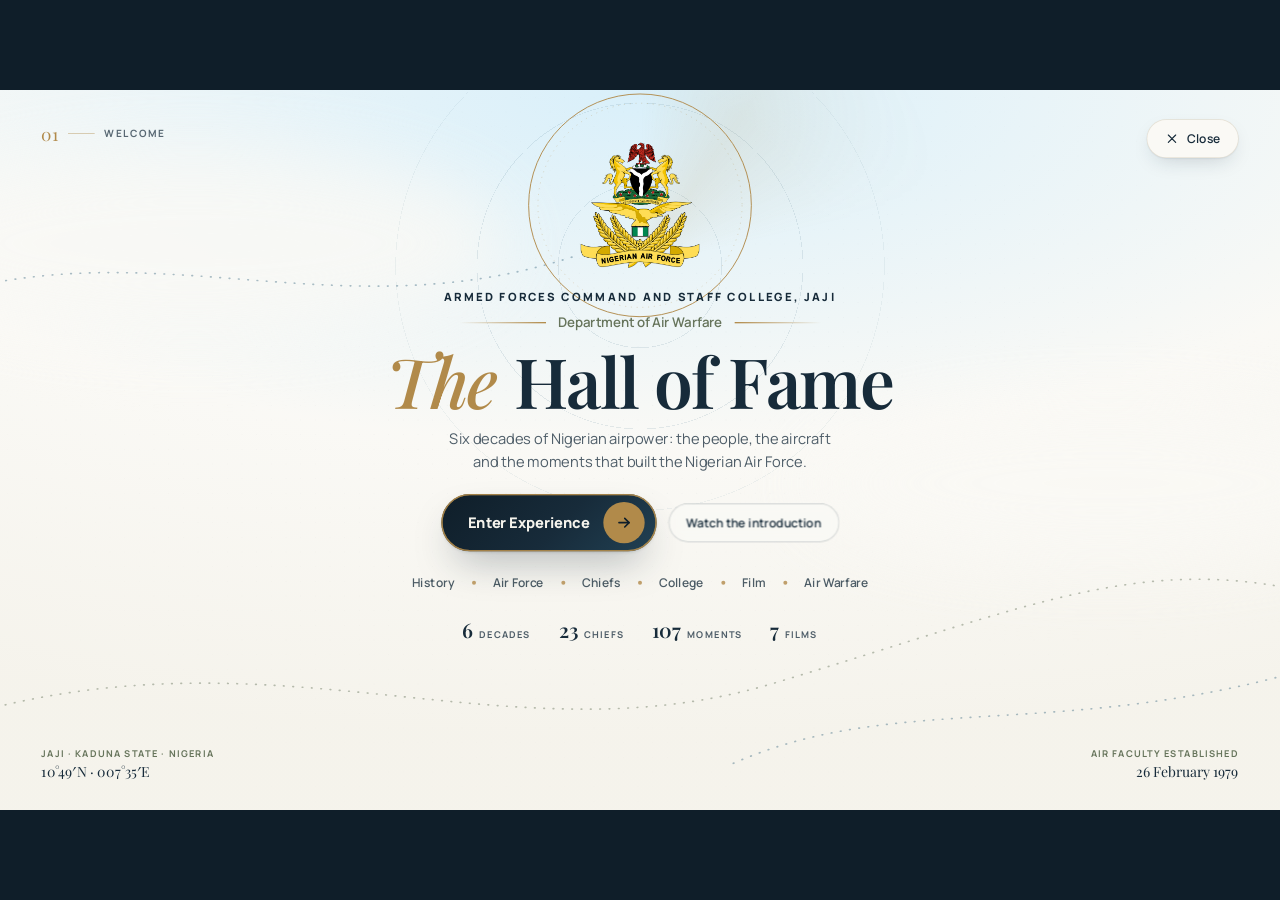
==== commit 3069b324: "Refactor code structure for improved readability and maintainability" ====
--- a/index.html
+++ b/index.html
@@ -1,9 +1,9 @@
-<!DOCTYPE html>
+﻿<!DOCTYPE html>
 <html lang="en">
 <head>
 <meta charset="UTF-8" />
 <meta name="viewport" content="width=device-width, initial-scale=1.0, maximum-scale=1.0, user-scalable=no" />
-<title>History - SK Aneke Hall of Fame | Department of Air Warfare</title>
+<title>SK Aneke Hall of Fame | Department of Air Warfare</title>
 <link rel="icon" href="assets/icons/app.ico" sizes="any" />
 <link rel="stylesheet" href="assets/fonts/fonts.css" />
 <link rel="stylesheet" href="styles.css" />
@@ -13,104 +13,121 @@
   <div class="stage-wrapper" id="stage-wrapper">
     <div class="stage" id="stage">
 
-      <!-- ============ AMBIENT SKY (behind every screen) ============ -->
-      <div class="sky" aria-hidden="true">
-        <div class="sky-glow"></div>
-        <div class="sky-cloud sky-cloud--a"></div>
-        <div class="sky-cloud sky-cloud--b"></div>
-        <div class="sky-cloud sky-cloud--c"></div>
-        <div class="sky-grain"></div>
+      <!-- ============ PERSISTENT TOP BAR ============ -->
+      <header class="topbar hidden" id="topbar">
+        <button class="brand" data-act="home" aria-label="Go to the welcome screen">
+          <span class="brand-crests">
+            <img class="crest" src="assets/icons/naf.png" alt="Nigerian Air Force crest" />
+            <img class="crest" src="assets/icons/afcsc.png" alt="Armed Forces Command and Staff College crest" />
+          </span>
+          <span class="brand-text">
+            <span class="brand-host">Armed Forces Command and Staff College, Jaji</span>
+            <span class="brand-name">SK Aneke Hall of Fame <span class="brand-dot">·</span> The History Experience</span>
+          </span>
+        </button>
+
+        <div class="topbar-section" id="topbar-section">
+          <span class="topbar-n" id="section-n"></span>
+          <span class="topbar-rule"></span>
+          <span class="topbar-title" id="section-title"></span>
+        </div>
+
+        <nav class="topbar-actions" aria-label="Exhibition controls">
+          <button class="btn btn--paper" data-act="back">
+            <svg viewBox="0 0 24 24" aria-hidden="true"><path d="M19 12H5"/><path d="m11 18-6-6 6-6"/></svg>
+            Back
+          </button>
+          <button class="btn btn--paper" data-act="home">
+            <svg viewBox="0 0 24 24" aria-hidden="true"><path d="M3 11.5 12 4l9 7.5"/><path d="M5.5 10v9a1 1 0 0 0 1 1h11a1 1 0 0 0 1-1v-9"/><path d="M9.5 20v-6h5v6"/></svg>
+            Home
+          </button>
+          <button class="btn btn--navy" data-act="close-app" aria-label="Close the Hall of Fame">
+            <svg viewBox="0 0 24 24" aria-hidden="true"><path d="M6 6l12 12M18 6 6 18"/></svg>
+            Close
+          </button>
+        </nav>
+      </header>
+
+      <!-- ============ SCREEN ============ -->
+      <main class="screens" id="screens">
+        <section class="screen" id="screen"></section>
+      </main>
+
+      <!-- ============ GALLERY DOCK ============ -->
+      <nav class="dock hidden" id="dock" aria-label="Exhibition galleries">
+        <button class="dock-end dock-end--prev" data-act="prev-section" id="dock-prev">
+          <svg viewBox="0 0 24 24" aria-hidden="true"><path d="m15 6-6 6 6 6"/></svg>
+          <span class="dock-end-text"><span class="dock-end-kicker">Previous</span><span class="dock-end-label" id="dock-prev-label">Welcome</span></span>
+        </button>
+        <div class="dock-items" id="dock-items"></div>
+        <button class="dock-end dock-end--next" data-act="next-section" id="dock-next">
+          <span class="dock-end-text"><span class="dock-end-kicker">Next</span><span class="dock-end-label" id="dock-next-label"></span></span>
+          <svg viewBox="0 0 24 24" aria-hidden="true"><path d="m9 6 6 6-6 6"/></svg>
+        </button>
+      </nav>
+
+      <!-- ============ PHOTO VIEWER ============ -->
+      <div class="lightbox hidden" id="lightbox" role="dialog" aria-modal="true" aria-label="Photograph viewer">
+        <div class="lightbox-glow" aria-hidden="true"></div>
+        <header class="lightbox-top">
+          <div class="lightbox-count">
+            <span class="lightbox-n" id="lightbox-n">01</span>
+            <span class="lightbox-of">/ <span id="lightbox-total">01</span></span>
+          </div>
+          <span class="eyebrow lightbox-collection" id="lightbox-collection"></span>
+          <button class="btn btn--glass" data-act="lightbox-close">
+            <svg viewBox="0 0 24 24" aria-hidden="true"><path d="M6 6l12 12M18 6 6 18"/></svg>
+            Close
+          </button>
+        </header>
+        <div class="lightbox-stage">
+          <button class="round-btn round-btn--glass lightbox-prev" data-act="lightbox-prev" aria-label="Previous photograph">
+            <svg viewBox="0 0 24 24" aria-hidden="true"><path d="m15 6-6 6 6 6"/></svg>
+          </button>
+          <div class="lightbox-frame" id="lightbox-frame"><img id="lightbox-img" alt="" /></div>
+          <button class="round-btn round-btn--glass lightbox-next" data-act="lightbox-next" aria-label="Next photograph">
+            <svg viewBox="0 0 24 24" aria-hidden="true"><path d="m9 6 6 6-6 6"/></svg>
+          </button>
+        </div>
+        <footer class="lightbox-foot">
+          <div class="lightbox-caption" id="lightbox-caption"></div>
+          <div class="lightbox-strip" id="lightbox-strip"></div>
+        </footer>
       </div>
 
-      <!-- ============ PERSISTENT TOP BAR ============ -->
-      <header class="topbar hidden" id="topbar">
-        <button class="topbar-brand" data-act="home" aria-label="Home">
-          <img class="topbar-crest" src="assets/icons/naf.png" alt="" />
-          <img class="topbar-crest" src="assets/icons/afcsc.png" alt="" />
-          <span class="topbar-text">
-            <span class="topbar-kicker">SK Aneke Hall of Fame · Department of Air Warfare</span>
-              <span class="topbar-title">Department of Air Warfare · The History Experience</span>
-          </span>
-        </button>
-        <!-- Labelled Back, on the left where visitors look first. It names where it
-             goes and only shows when that is somewhere other than Home. -->
-        <button class="back-btn hidden" data-act="back" id="btn-back">
-          <svg viewBox="0 0 24 24"><path d="M15 6 9 12l6 6"/></svg>
-          <span class="back-btn-text"><span class="back-btn-kicker">Back to</span><span class="back-btn-label" id="btn-back-label"></span></span>
-        </button>
-        <nav class="chapters" id="chapters" aria-label="Chapters"></nav>
-        <div class="topbar-right">
-          <button class="home-btn" data-act="home" id="btn-home" aria-label="Home">
-            <svg viewBox="0 0 24 24"><path d="M3 11.5 12 4l9 7.5" /><path d="M5.5 10v9a1 1 0 0 0 1 1h11a1 1 0 0 0 1-1v-9" /><path d="M9.5 20v-6h5v6" /></svg>
-            <span>Home</span>
-          </button>
-          <button class="icon-btn" data-act="toggle-big" id="btn-big" aria-pressed="false" aria-label="Larger text">
-            <svg viewBox="0 0 24 24"><path d="M3 18 7.5 6 12 18M4.7 14h5.6"/><path d="M14 18l3.5-9 3.5 9M15.2 15.2h4.6"/></svg>
-          </button>
-          <!-- Reach mode (moves this bar to the bottom of the screen) is switched off for now.
-               To bring it back, uncomment this button.
-          <button class="icon-btn" data-act="toggle-reach" id="btn-reach" aria-pressed="false" aria-label="Move the controls to the bottom of the screen">
-            <svg viewBox="0 0 24 24"><path d="M12 4v13"/><path d="m6.5 11.5 5.5 5.5 5.5-5.5"/><path d="M5 20.5h14"/></svg>
-          </button>
-          -->
-          <button class="icon-btn hidden" data-act="toggle-sound" id="btn-sound" aria-label="Mute background music">
-            <svg class="icon-sound-on" viewBox="0 0 24 24"><path d="M4 9.5h3.5L12 5.5v13l-4.5-4H4z"/><path d="M15.5 9a4 4 0 0 1 0 6"/><path d="M18 6.5a7.5 7.5 0 0 1 0 11"/></svg>
-            <svg class="icon-sound-off" viewBox="0 0 24 24"><path d="M4 9.5h3.5L12 5.5v13l-4.5-4H4z"/><path d="m16 9.5 5 5M21 9.5l-5 5"/></svg>
-          </button>
-          <button class="kiosk-close" data-act="close-app" id="btn-close" title="Close" aria-label="Close SK Aneke Hall of Fame">
-            <svg viewBox="0 0 24 24"><path d="M6 6l12 12M18 6 6 18"/></svg>
-          </button>
+      <!-- ============ RECORD VIEWER (chiefs and collage) ============ -->
+      <div class="record hidden" id="record" role="dialog" aria-modal="true" aria-label="Record viewer">
+        <div class="record-stage">
+          <div class="record-grain" aria-hidden="true"></div>
+          <div class="record-figure" id="record-figure">
+            <img id="record-img" alt="" />
+          </div>
+          <div class="record-stage-top">
+            <span class="record-fig" id="record-fig"></span>
+          </div>
+          <div class="record-stage-nav">
+            <button class="round-btn" data-act="record-prev" aria-label="Previous record">
+              <svg viewBox="0 0 24 24" aria-hidden="true"><path d="m15 6-6 6 6 6"/></svg>
+            </button>
+            <span class="record-hint" id="record-hint"></span>
+            <button class="round-btn round-btn--navy" data-act="record-next" aria-label="Next record">
+              <svg viewBox="0 0 24 24" aria-hidden="true"><path d="m9 6 6 6-6 6"/></svg>
+            </button>
+          </div>
         </div>
-      </header>
-
-      <!-- ============ SCREENS (rendered by script.js) ============ -->
-      <main class="screens" id="screens">
-        <section class="screen active" id="screen-attract"></section>
-        <section class="screen" id="screen-home"></section>
-        <section class="screen" id="screen-timeline"></section>
-        <section class="screen" id="screen-films"></section>
-        <section class="screen" id="screen-chiefs"></section>
-        <section class="screen" id="screen-chief"></section>
-        <section class="screen" id="screen-college"></section>
-        <section class="screen" id="screen-daw"></section>
-        <section class="screen" id="screen-fleet"></section>
-        <section class="screen" id="screen-connect"></section>
-        <section class="screen" id="screen-archive"></section>
-      </main>
-
-      <!-- ============ SECTION DOCK (matching the exhibition navigation) ============ -->
-      <nav class="section-dock hidden" id="section-dock" aria-label="Exhibition galleries"></nav>
-
-      <!-- ============ PHOTO VIEWER ============ -->
-      <div class="lightbox hidden" id="lightbox" role="dialog" aria-modal="true">
-        <div class="lightbox-backdrop" data-act="lightbox-close"></div>
-        <button class="lightbox-nav lightbox-nav--prev" data-act="lightbox-prev" aria-label="Previous photo">
-          <svg viewBox="0 0 24 24"><path d="M15 6 9 12l6 6"/></svg>
-        </button>
-        <figure class="lightbox-figure" id="lightbox-figure">
-          <div class="lightbox-frame frame"><img id="lightbox-img" alt="" /></div>
-          <figcaption class="lightbox-caption">
-            <div class="lightbox-meta">
-              <span class="lightbox-date" id="lightbox-date"></span>
-              <span class="lightbox-count" id="lightbox-count"></span>
-            </div>
-            <div class="lightbox-title" id="lightbox-title"></div>
-            <div class="lightbox-text" id="lightbox-text"></div>
-            <button class="ghost-btn hidden" id="lightbox-link" data-act="lightbox-link">Read the story
-              <svg viewBox="0 0 24 24"><path d="m9 6 6 6-6 6"/></svg>
+        <aside class="record-panel">
+          <div class="record-actions">
+            <button class="btn btn--navy" data-act="record-close">
+              <svg viewBox="0 0 24 24" aria-hidden="true"><path d="M6 6l12 12M18 6 6 18"/></svg>
+              Close
             </button>
-          </figcaption>
-        </figure>
-        <button class="lightbox-nav lightbox-nav--next" data-act="lightbox-next" aria-label="Next photo">
-          <svg viewBox="0 0 24 24"><path d="m9 6 6 6-6 6"/></svg>
-        </button>
-        <button class="icon-btn lightbox-close" data-act="lightbox-close" aria-label="Close">
-          <svg viewBox="0 0 24 24"><path d="M6 6l12 12M18 6 6 18"/></svg>
-        </button>
+          </div>
+          <div class="record-body" id="record-body"></div>
+        </aside>
       </div>
 
       <!-- ============ FILM PLAYER ============ -->
-      <div class="player hidden" id="player" role="dialog" aria-modal="true">
+      <div class="player hidden" id="player" role="dialog" aria-modal="true" aria-label="Film player">
         <video id="player-video" playsinline preload="auto"></video>
         <div class="player-missing hidden" id="player-missing">
           <div class="eyebrow">Coming soon</div>
@@ -122,19 +139,20 @@
             <span class="player-sub" id="player-sub"></span>
             <span class="player-title" id="player-title"></span>
           </div>
-          <button class="icon-btn" data-act="film-close" aria-label="Close film">
-            <svg viewBox="0 0 24 24"><path d="M6 6l12 12M18 6 6 18"/></svg>
+          <button class="btn btn--glass" data-act="film-close" aria-label="Close film">
+            <svg viewBox="0 0 24 24" aria-hidden="true"><path d="M6 6l12 12M18 6 6 18"/></svg>
+            Close
           </button>
         </div>
         <div class="player-bottom">
-          <button class="icon-btn icon-btn--solid" data-act="film-toggle" aria-label="Play or pause" id="player-toggle">
-            <svg class="icon-play" viewBox="0 0 24 24"><path d="M7 5v14l12-7Z"/></svg>
-            <svg class="icon-pause" viewBox="0 0 24 24"><rect x="6" y="5" width="4" height="14"/><rect x="14" y="5" width="4" height="14"/></svg>
+          <button class="round-btn round-btn--brass" data-act="film-toggle" aria-label="Play or pause" id="player-toggle">
+            <svg class="icon-play" viewBox="0 0 24 24" aria-hidden="true"><path d="M7 5v14l12-7Z"/></svg>
+            <svg class="icon-pause" viewBox="0 0 24 24" aria-hidden="true"><rect x="6" y="5" width="4" height="14"/><rect x="14" y="5" width="4" height="14"/></svg>
           </button>
           <span class="player-time" id="player-time">0:00 / 0:00</span>
-          <div class="player-scrub" id="player-scrub"><div class="player-scrub-fill" id="player-scrub-fill"></div></div>
-          <button class="ghost-btn" data-act="film-read" id="player-read">Read the story</button>
-          <button class="ghost-btn" data-act="film-next" id="player-next">Next film</button>
+          <div class="player-scrub" id="player-scrub" role="slider" aria-label="Seek"><div class="player-scrub-fill" id="player-scrub-fill"></div></div>
+          <button class="btn btn--glass" data-act="film-read" id="player-read">Read the story</button>
+          <button class="btn btn--glass" data-act="film-next" id="player-next">Next film</button>
         </div>
       </div>
 
--- a/assets/fonts/fonts.css
+++ b/assets/fonts/fonts.css
@@ -1,13 +1,31 @@
-/* Bundled locally so the kiosk renders correctly with no internet access. */
+﻿/* Bundled locally so the kiosk renders correctly with no internet access.
+   Manrope and Playfair Display (variable) match the AFCSC exhibition design. */
 
-@font-face { font-family: 'Playfair Display'; font-weight: 600; font-style: normal; font-display: swap; src: url('playfair-display-normal-600.ttf') format('truetype'); }
-@font-face { font-family: 'Playfair Display'; font-weight: 700; font-style: normal; font-display: swap; src: url('playfair-display-normal-700.ttf') format('truetype'); }
-@font-face { font-family: 'Playfair Display'; font-weight: 400; font-style: italic; font-display: swap; src: url('playfair-display-italic-400.ttf') format('truetype'); }
+@font-face {
+  font-family: 'Manrope';
+  font-weight: 400 800;
+  font-style: normal;
+  font-display: swap;
+  src: url('manrope-latin-400-800.woff2') format('woff2');
+}
 
+@font-face {
+  font-family: 'Playfair Display';
+  font-weight: 400 900;
+  font-style: normal;
+  font-display: swap;
+  src: url('playfair-display-latin-400-900.woff2') format('woff2');
+}
+
+@font-face {
+  font-family: 'Playfair Display';
+  font-weight: 400 900;
+  font-style: italic;
+  font-display: swap;
+  src: url('playfair-display-latin-italic-400-900.woff2') format('woff2');
+}
+
+/* Fallback sans, used only if Manrope is unavailable. */
 @font-face { font-family: 'Source Sans 3'; font-weight: 400; font-style: normal; font-display: swap; src: url('source-sans-3-latin-400-normal.woff2') format('woff2'); }
-@font-face { font-family: 'Source Sans 3'; font-weight: 400; font-style: italic; font-display: swap; src: url('source-sans-3-latin-400-italic.woff2') format('woff2'); }
 @font-face { font-family: 'Source Sans 3'; font-weight: 600; font-style: normal; font-display: swap; src: url('source-sans-3-latin-600-normal.woff2') format('woff2'); }
 @font-face { font-family: 'Source Sans 3'; font-weight: 700; font-style: normal; font-display: swap; src: url('source-sans-3-latin-700-normal.woff2') format('woff2'); }
-
-@font-face { font-family: 'IBM Plex Mono'; font-weight: 400; font-style: normal; font-display: swap; src: url('ibm-plex-mono-latin-400-normal.woff2') format('woff2'); }
-@font-face { font-family: 'IBM Plex Mono'; font-weight: 500; font-style: normal; font-display: swap; src: url('ibm-plex-mono-latin-500-normal.woff2') format('woff2'); }
--- a/styles.css
+++ b/styles.css
@@ -1,1133 +1,717 @@
-/* ============================================================
-   SK ANEKE HALL OF FAME — kiosk stylesheet
-   Landscape (logical canvas 1920x1080), paper, navy & brass
+﻿/* ============================================================
+   SK ANEKE HALL OF FAME â€” kiosk stylesheet
+   Design system shared with the AFCSC "History Experience":
+   warm ivory surfaces, deep navy for strong moments, aviation
+   blue for interaction, olive for military character, brass for
+   dates and highlights. Landscape canvas 1920 x 1080.
    ============================================================ */
 
 :root {
-  --ink-950: #101f2a;
-  --ink-900: #172b3a;
-  --ink-850: #1b3040;
-  --ink-800: #20394a;
-  --ink-750: #294457;
-  --ink-700: #35566a;
-  --gold: #b98b3b;
-  --gold-bright: #d3ae66;
-  --gold-deep: #8f6a2c;
-  --gold-line: rgba(185, 139, 59, 0.4);
-  --gold-faint: rgba(185, 139, 59, 0.13);
-  --ivory: #f3eee3;
-  --ivory-dim: rgba(243, 238, 227, 0.78);
-  --muted: rgba(243, 238, 227, 0.55);
-  --line: rgba(243, 238, 227, 0.14);
-  --panel: rgba(7, 20, 15, 0.55);
-  --panel-strong: rgba(7, 20, 15, 0.75);
-  --sky: #7cc0ea;
-  --shadow: 0 22px 60px rgba(0, 0, 0, 0.5);
-  --font-display: 'Playfair Display', Georgia, serif;
-  --font-body: 'Source Sans 3', 'Segoe UI', Arial, sans-serif;
-  --font-mono: 'IBM Plex Mono', Consolas, monospace;
+  --ivory: oklch(0.964 0.01 93.6);
+  --paper: oklch(0.982 0.005 95.1);
+  --navy: oklch(0.28 0.038 242.3);
+  --navy-deep: oklch(0.227 0.03 241.6);
+  --aviation: oklch(0.464 0.065 234.3);
+  --aviation-soft: oklch(0.86 0.03 230);
+  --olive: oklch(0.54 0.041 131.6);
+  --sage: oklch(0.644 0.035 123);
+  --brass: oklch(0.657 0.095 78.3);
+  --brass-soft: oklch(0.83 0.075 84.6);
+  --sand: oklch(0.881 0.022 85.9);
+  --sky: oklch(0.93 0.022 225);
+  --ink: oklch(0.267 0.023 243.4);
+  --on-dark: oklch(0.964 0.01 93.6);
+  --on-dark-muted: oklch(0.8 0.02 230);
+  --muted: oklch(0.93 0.014 90);
+  --muted-fg: oklch(0.47 0.025 240);
+  --card: #fff;
+  --destructive: oklch(0.55 0.17 28);
+
+  --gradient-sky: radial-gradient(120% 90% at 50% 0%, oklch(0.94 0.028 228) 0%, var(--paper) 55%, var(--ivory) 100%);
+  --gradient-brass: linear-gradient(90deg, var(--brass) 0%, var(--brass-soft) 50%, var(--brass) 100%);
+  --gradient-navy: linear-gradient(135deg, var(--navy-deep) 0%, var(--navy) 55%, oklch(0.36 0.05 236) 100%);
+  --gradient-photo-fade: linear-gradient(180deg, transparent 42%, color-mix(in oklab, var(--navy-deep) 86%, transparent) 100%);
+  --gradient-side-fade: linear-gradient(90deg, color-mix(in oklab, var(--navy-deep) 92%, transparent) 0%, transparent 42%);
+
+  --shadow-plate: 0 1px 2px color-mix(in oklab, var(--navy) 8%, transparent), 0 12px 32px -12px color-mix(in oklab, var(--navy) 22%, transparent);
+  --shadow-lift: 0 2px 4px color-mix(in oklab, var(--navy) 10%, transparent), 0 28px 60px -20px color-mix(in oklab, var(--navy) 38%, transparent);
+  --shadow-print: 0 1px 1px color-mix(in oklab, var(--ink) 12%, transparent), 0 10px 22px -8px color-mix(in oklab, var(--ink) 35%, transparent), 0 30px 60px -30px color-mix(in oklab, var(--ink) 30%, transparent);
+
+  --r-sm: 8px;
+  --r-md: 12px;
+  --r-lg: 20px;
+  --r-xl: 28px;
+
+  --font-display: 'Playfair Display', Georgia, 'Times New Roman', serif;
+  --font-sans: 'Manrope', 'Source Sans 3', 'Segoe UI', Arial, sans-serif;
+
   --ease: cubic-bezier(0.22, 1, 0.36, 1);
-  --bar: 96px;
-  --fs: 1;
+  --ease-curtain: cubic-bezier(0.76, 0, 0.24, 1);
+
+  --topbar-h: 92px;
+  --dock-h: 108px;
+  --page-x: 64px;
 }
 
 *, *::before, *::after { box-sizing: border-box; margin: 0; padding: 0; }
+
 html, body {
   width: 100%; height: 100%; overflow: hidden;
-  background: var(--ink-950); color: var(--ivory);
-  font-family: var(--font-body);
+  background: var(--navy-deep); color: var(--ink);
+  font-family: var(--font-sans);
+  -webkit-font-smoothing: antialiased; text-rendering: optimizeLegibility;
   -webkit-tap-highlight-color: transparent;
-  user-select: none; -webkit-user-select: none;
-}
-button { font: inherit; color: inherit; background: none; border: none; cursor: pointer; text-align: inherit; touch-action: manipulation; }
+  user-select: none; -webkit-user-select: none; touch-action: manipulation;
+}
+button { font: inherit; color: inherit; background: none; border: none; cursor: pointer; text-align: inherit; }
 img { -webkit-user-drag: none; user-select: none; }
-svg { width: 100%; height: 100%; fill: none; stroke: currentColor; stroke-width: 1.8; stroke-linecap: round; stroke-linejoin: round; }
+video { display: block; }
+svg { flex: none; }
 .hidden { display: none !important; }
-.invisible { visibility: hidden; }
-.is-off { opacity: 0.28; pointer-events: none; }
-.muted { color: var(--muted); }
-
-/* ---------- stage ---------- */
-.stage-wrapper { width: 100vw; height: 100vh; display: flex; align-items: center; justify-content: center; overflow: hidden; background: var(--ink-950); }
+.is-off { opacity: 0.3; pointer-events: none; }
+:focus-visible { outline: 3px solid var(--aviation); outline-offset: 3px; }
+::selection { background: color-mix(in oklab, var(--brass) 45%, transparent); }
+
+/* ---------------- stage ---------------- */
+.stage-wrapper { width: 100vw; height: 100vh; display: flex; align-items: center; justify-content: center; overflow: hidden; background: var(--navy-deep); }
 .stage {
-  position: relative; width: 1920px; height: 1080px; flex: none; overflow: hidden;
-  transform-origin: center center;
-  background: radial-gradient(120% 80% at 50% 110%, var(--ink-700) 0%, var(--ink-800) 45%, var(--ink-850) 100%);
-  line-height: 1.4;
-}
-.stage.big { --fs: 1.2; }
-
-/* ---------- ambient sky ---------- */
-.sky { position: absolute; inset: 0; overflow: hidden; pointer-events: none; z-index: 0; }
-.sky-glow { position: absolute; left: -10%; right: -10%; bottom: -30%; height: 70%; background: radial-gradient(60% 60% at 50% 100%, rgba(201,162,78,.2), rgba(201,162,78,0)); }
-.sky-cloud { position: absolute; left: 0; border-radius: 50%; background: radial-gradient(closest-side, rgba(243,238,227,.1), rgba(243,238,227,0)); filter: blur(30px); animation: drift linear infinite; }
-.sky-cloud--a { top: 8%; width: 900px; height: 260px; animation-duration: 95s; animation-delay: -30s; }
-.sky-cloud--b { top: 34%; width: 700px; height: 220px; animation-duration: 120s; animation-delay: -70s; opacity: .7; }
-.sky-cloud--c { top: 60%; width: 1100px; height: 300px; animation-duration: 140s; animation-delay: -10s; opacity: .6; }
-.sky-grain { position: absolute; inset: 0; opacity: .05; background-image: repeating-radial-gradient(circle at 17% 32%, #fff 0 1px, transparent 1px 3px); mix-blend-mode: overlay; }
-@keyframes drift { from { transform: translateX(-1200px); } to { transform: translateX(2700px); } }
-
-/* ---------- shared type ---------- */
-.eyebrow { font-family: var(--font-body); font-weight: 700; font-size: 14px; letter-spacing: .2em; text-transform: uppercase; color: var(--gold-bright); display: inline-flex; align-items: center; gap: 8px; }
-.eyebrow svg { width: 18px; height: 18px; }
-.section-heading { display: flex; align-items: baseline; gap: 22px; }
-.section-num { font-family: var(--font-mono); font-size: 18px; letter-spacing: .2em; color: var(--gold); border: 1px solid var(--gold-line); border-radius: 999px; padding: 4px 14px; text-transform: uppercase; }
-.section-title { font-family: var(--font-display); font-weight: 600; font-size: 52px; line-height: 1.05; letter-spacing: -.01em; }
-.section-intro { font-size: calc(21px * var(--fs)); line-height: 1.5; color: var(--ivory-dim); max-width: 1080px; margin-top: 14px; }
-.section-head { margin-bottom: 26px; }
-/* page heading, matching the welcome screen */
-.masthead { padding-left: 30px; border-left: 3px solid var(--gold); animation: slideIn .9s var(--ease) both; }
-.masthead-kicker { font-size: 17px; font-weight: 700; letter-spacing: .24em; text-transform: uppercase; color: var(--gold-bright); }
-.masthead-title { font-family: var(--font-display); font-weight: 700; font-size: 62px; line-height: 1.02; letter-spacing: -.015em; margin-top: 10px; text-shadow: 0 6px 30px rgba(0,0,0,.4); }
-.masthead-lede { font-size: calc(21px * var(--fs)); line-height: 1.5; color: var(--ivory-dim); max-width: 1120px; margin-top: 14px; }
-.masthead--compact .masthead-title { font-size: 46px; white-space: nowrap; }
-.masthead--compact .masthead-kicker { font-size: 15px; }
-.page-head { display: flex; align-items: flex-end; justify-content: space-between; gap: 40px; margin-bottom: 26px; }
-.figure--right { align-items: flex-end; border-left: 0; padding: 0; }
-@keyframes slideIn { from { opacity: 0; transform: translateX(-30px); } to { opacity: 1; transform: none; } }
-.section-head--row { display: flex; align-items: flex-end; justify-content: space-between; gap: 40px; }
-.body-text { font-size: calc(21px * var(--fs)); line-height: 1.6; color: var(--ivory-dim); margin-top: 14px; }
-.body-text--lead { font-size: calc(23px * var(--fs)); color: var(--ivory); }
-.sub-head { font-family: var(--font-body); font-weight: 700; font-size: 15px; letter-spacing: .2em; text-transform: uppercase; color: var(--gold); margin: 34px 0 14px; padding-bottom: 10px; border-bottom: 1px solid var(--gold-line); }
-
-/* ---------- photo frames & placeholders ---------- */
-.frame { position: relative; overflow: hidden; background: linear-gradient(135deg, rgba(30,74,60,.6), rgba(10,26,20,.9)); }
-.frame::before {
-  content: attr(data-label); position: absolute; inset: 0; display: flex; align-items: center; justify-content: center; text-align: center; padding: 12%;
-  font-family: var(--font-display); font-style: italic; font-size: 22px; color: rgba(227,199,126,.5);
-  background:
-    radial-gradient(circle at 50% 50%, transparent 0 22%, rgba(201,162,78,.12) 22% 23%, transparent 23% 34%, rgba(201,162,78,.08) 34% 35%, transparent 35%),
-    repeating-linear-gradient(45deg, rgba(243,238,227,.025) 0 2px, transparent 2px 14px);
-}
-.frame img { position: relative; z-index: 1; width: 100%; height: 100%; object-fit: cover; display: block; animation: fadeIn .5s both; }
-.frame img.missing { visibility: hidden; }
-@keyframes fadeIn { from { opacity: 0; } to { opacity: 1; } }
-@keyframes rise { from { opacity: 0; transform: translateY(26px); } to { opacity: 1; transform: none; } }
-.zoom-badge { position: absolute; z-index: 2; right: 14px; bottom: 14px; width: 46px; height: 46px; padding: 11px; border-radius: 50%; background: rgba(7,20,15,.75); color: var(--gold-bright); border: 1px solid var(--gold-line); }
-
-/* ---------- buttons ---------- */
-.icon-btn { width: 60px; height: 60px; padding: 15px; border-radius: 50%; border: 1px solid var(--line); color: var(--ivory); background: rgba(243,238,227,.04); transition: background .2s, border-color .2s; flex: none; }
-.icon-btn:active { background: var(--gold-faint); border-color: var(--gold); }
-.icon-btn--solid { background: var(--gold); color: var(--ink-900); border-color: var(--gold); }
-.round-btn { width: 64px; height: 64px; padding: 17px; border-radius: 50%; border: 1px solid var(--gold-line); color: var(--gold-bright); }
-.ghost-btn { display: inline-flex; align-items: center; gap: 10px; height: 60px; padding: 0 24px; border-radius: 999px; border: 1px solid var(--gold-line); color: var(--ivory); font-size: 19px; font-weight: 600; white-space: nowrap; }
-.ghost-btn svg { width: 22px; height: 22px; }
-.ghost-btn:active { background: var(--gold-faint); }
-.chip { display: inline-flex; align-items: center; gap: 8px; height: 54px; padding: 0 22px; border-radius: 999px; border: 1px solid var(--line); background: var(--panel); font-size: 18px; font-weight: 600; color: var(--ivory-dim); white-space: nowrap; flex: none; }
-.chip.is-on { background: var(--gold); border-color: var(--gold); color: var(--ink-900); }
-.chip--lg { height: 64px; font-size: 21px; padding: 0 26px; }
-.chip-n { font-family: var(--font-mono); font-size: 14px; opacity: .7; }
-.watch-btn { margin-top: 22px; display: inline-flex; align-items: center; gap: 14px; height: 60px; padding: 0 26px 0 10px; border-radius: 999px; background: var(--gold); color: var(--ink-900); font-weight: 700; font-size: 19px; }
-.watch-btn svg { width: 40px; height: 40px; padding: 10px; border-radius: 50%; background: var(--ink-900); color: var(--gold-bright); }
-
-/* ---------- top bar: crests, chapter navigation, controls ---------- */
+  position: relative; width: 1920px; height: 1080px; flex: none;
+  display: flex; flex-direction: column; overflow: hidden;
+  transform-origin: center center; background: var(--ivory);
+}
+.screens { position: relative; flex: 1; min-height: 0; overflow: hidden; }
+.screen { position: absolute; inset: 0; overflow: hidden; }
+.screen-inner { position: absolute; inset: 0; display: flex; flex-direction: column; overflow: hidden; }
+
+/* ---------------- shared type ---------------- */
+.eyebrow {
+  font-family: var(--font-sans); font-weight: 700; font-size: 15px;
+  letter-spacing: 0.16em; text-transform: uppercase;
+  display: inline-flex; align-items: center; gap: 12px;
+}
+.rule { height: 3px; width: 88px; background: var(--brass); flex: none; }
+.text-balance { text-wrap: balance; }
+
+.page-head {
+  flex: none; display: flex; align-items: flex-end; justify-content: space-between; gap: 40px;
+  padding: 44px var(--page-x) 26px;
+  border-bottom: 1px solid color-mix(in oklab, var(--sand) 70%, transparent);
+}
+.masthead { padding-left: 30px; border-left: 3px solid var(--brass); }
+.masthead .eyebrow { color: var(--olive); }
+.masthead h2 { font-family: var(--font-display); font-size: 60px; line-height: 1.02; font-weight: 600; color: var(--navy); letter-spacing: -0.015em; margin-top: 10px; }
+.masthead p { margin-top: 12px; font-size: 21px; line-height: 1.5; color: var(--muted-fg); max-width: 1080px; }
+.head-tools { display: flex; align-items: center; gap: 14px; flex: none; }
+.head-crest { height: 76px; width: auto; object-fit: contain; opacity: 0.92; }
+
+/* ---------------- buttons ---------------- */
+.btn {
+  display: inline-flex; align-items: center; justify-content: center; gap: 12px;
+  height: 58px; padding: 0 26px; border-radius: 999px;
+  font-size: 18px; font-weight: 600; white-space: nowrap;
+  transition: transform 180ms var(--ease), box-shadow 220ms var(--ease), background-color 220ms var(--ease), color 220ms var(--ease), opacity 220ms var(--ease);
+}
+.btn svg { width: 22px; height: 22px; fill: none; stroke: currentColor; stroke-width: 1.9; stroke-linecap: round; stroke-linejoin: round; }
+.btn:active { transform: scale(0.965); }
+.btn--paper { background: var(--paper); color: var(--navy); box-shadow: var(--shadow-plate); border: 1px solid color-mix(in oklab, var(--sand) 70%, transparent); }
+.btn--paper:active { background: color-mix(in oklab, var(--sand) 60%, var(--paper)); }
+.btn--navy { background: var(--navy); color: var(--on-dark); box-shadow: var(--shadow-plate); }
+.btn--navy:active { background: var(--navy-deep); }
+.btn--brass { background: var(--brass); color: var(--navy-deep); box-shadow: var(--shadow-plate); }
+.btn--brass:active { background: var(--brass-soft); }
+.btn--ghost { background: transparent; color: var(--navy); border: 1px solid color-mix(in oklab, var(--sand) 100%, transparent); }
+.btn--ghost:active { background: color-mix(in oklab, var(--sand) 55%, transparent); }
+.btn--glass { background: color-mix(in oklab, var(--on-dark) 10%, transparent); color: var(--on-dark); border: 1px solid color-mix(in oklab, var(--on-dark) 26%, transparent); backdrop-filter: blur(10px); }
+.btn--glass:active { background: color-mix(in oklab, var(--on-dark) 20%, transparent); }
+.btn--lg { height: 68px; padding: 0 34px; font-size: 20px; }
+.btn--sm { height: 46px; padding: 0 18px; font-size: 16px; gap: 8px; }
+.btn--sm svg { width: 18px; height: 18px; }
+
+.round-btn {
+  display: inline-flex; align-items: center; justify-content: center;
+  width: 58px; height: 58px; border-radius: 50%; flex: none;
+  background: var(--paper); color: var(--navy);
+  border: 1px solid color-mix(in oklab, var(--sand) 75%, transparent);
+  box-shadow: var(--shadow-plate);
+  transition: transform 180ms var(--ease), background-color 220ms var(--ease);
+}
+.round-btn svg { width: 26px; height: 26px; fill: none; stroke: currentColor; stroke-width: 2; stroke-linecap: round; stroke-linejoin: round; }
+.round-btn:active { transform: scale(0.94); }
+.round-btn--navy { background: var(--navy); color: var(--on-dark); border-color: transparent; }
+.round-btn--brass { background: var(--brass); color: var(--navy-deep); border-color: transparent; }
+.round-btn--glass { background: color-mix(in oklab, var(--on-dark) 12%, transparent); color: var(--on-dark); border-color: color-mix(in oklab, var(--on-dark) 28%, transparent); backdrop-filter: blur(10px); }
+
+/* ---------------- top bar ---------------- */
 .topbar {
-  position: absolute; z-index: 20; top: 0; left: 0; right: 0; height: var(--bar);
-  display: flex; align-items: center; gap: 24px; padding: 0 32px;
-  background: linear-gradient(180deg, rgba(4,12,9,.96), rgba(4,12,9,.86));
-  border-bottom: 1px solid var(--line);
-  backdrop-filter: blur(8px);
-}
-.topbar-brand { display: flex; align-items: center; gap: 10px; flex: none; padding-right: 22px; border-right: 1px solid var(--line); height: 64px; }
-.topbar-crest { width: 50px; height: 50px; object-fit: contain; }
-.topbar-text { display: flex; flex-direction: column; line-height: 1.1; margin-left: 6px; }
-.topbar-kicker { font-size: 12px; font-weight: 700; letter-spacing: .2em; text-transform: uppercase; color: var(--gold-bright); }
-.topbar-title { font-family: var(--font-display); font-weight: 700; font-size: 24px; }
-.chapters { flex: 1; display: flex; justify-content: center; gap: 4px; min-width: 0; }
-.chapter { position: relative; display: flex; align-items: center; gap: 8px; height: 60px; padding: 0 14px; border-radius: 12px; color: var(--ivory-dim); white-space: nowrap; }
-.chapter-n { font-family: var(--font-mono); font-size: 13px; color: var(--gold); display: inline-flex; align-items: center; }
-.chapter-n svg { width: 14px; height: 14px; }
-.chapter-l { font-size: 17px; font-weight: 600; }
-.chapter.is-visited .chapter-n::after { content: ''; display: inline-block; width: 6px; height: 6px; margin-left: 6px; vertical-align: middle; border-radius: 50%; background: var(--gold); }
-.chapter.is-on { color: var(--ivory); background: rgba(243,238,227,.06); }
-.chapter.is-on::after { content: ''; position: absolute; left: 14px; right: 14px; bottom: -18px; height: 3px; background: var(--gold); border-radius: 2px; }
-.topbar-right { display: flex; align-items: center; gap: 10px; flex: none; }
-.topbar-right .icon-btn { width: 56px; height: 56px; padding: 14px; }
-.icon-btn[aria-pressed="true"] { background: var(--gold); border-color: var(--gold); color: var(--ink-900); }
-#btn-sound .icon-sound-off { display: none; }
-#btn-sound.is-muted .icon-sound-on { display: none; }
-#btn-sound.is-muted .icon-sound-off { display: block; }
-/* Labelled Back button, left of the chapter navigation */
-.back-btn { display: inline-flex; align-items: center; gap: 12px; height: 64px; padding: 0 22px 0 12px; border-radius: 16px; background: var(--gold); color: var(--ink-900); flex: none; max-width: 340px; animation: fadeIn .3s both; box-shadow: 0 0 0 6px rgba(201,162,78,.16); }
-.back-btn svg { width: 30px; height: 30px; stroke-width: 2.6; flex: none; }
-.back-btn-text { display: flex; flex-direction: column; line-height: 1.1; min-width: 0; }
-.back-btn-kicker { font-size: 12px; font-weight: 700; letter-spacing: .16em; text-transform: uppercase; opacity: .75; }
-.back-btn-label { font-size: 19px; font-weight: 700; white-space: nowrap; overflow: hidden; text-overflow: ellipsis; }
-.back-btn:active { background: var(--gold-bright); }
-
-/* Labelled Home button, for visitors who don't know the crests also go home. */
-.home-btn { display: inline-flex; align-items: center; gap: 10px; height: 56px; padding: 0 22px 0 16px; border-radius: 999px; border: 1px solid var(--gold-line); background: rgba(201,162,78,.12); color: var(--ivory); font-size: 18px; font-weight: 700; flex: none; }
-.home-btn svg { width: 24px; height: 24px; color: var(--gold-bright); }
-.home-btn:active { background: var(--gold); color: var(--ink-900); }
-.home-btn:active svg { color: var(--ink-900); }
-.home-btn.is-here { background: var(--gold); border-color: var(--gold); color: var(--ink-900); }
-.home-btn.is-here svg { color: var(--ink-900); }
-
-/* Close the kiosk (same as the Timbuktu Triangle app): small and quiet so visitors don't tap it by accident. */
-.kiosk-close {
-  width: 42px; height: 42px; margin-left: 8px; border-radius: 50%; flex: none;
-  display: grid; place-items: center;
-  background: rgba(4,12,9,.6); border: 1px solid rgba(201,162,78,.28); color: rgba(243,238,227,.45);
-  transition: color .2s, border-color .2s, background .2s;
-}
-.kiosk-close svg { width: 18px; height: 18px; }
-.kiosk-close:hover, .kiosk-close:active { color: rgba(243,238,227,.9); border-color: rgba(201,162,78,.65); background: rgba(143,52,30,.55); }
-
-/* Reach mode: the bar moves to the bottom, within reach of children and wheelchair users. */
-.stage.reach .topbar { top: auto; bottom: 0; border-bottom: 0; border-top: 1px solid var(--line); }
-.stage.reach .chapter.is-on::after { bottom: auto; top: -18px; }
-.stage.reach .screen:not(#screen-attract) { top: 0; bottom: var(--bar); }
-
-/* ---------- screens ---------- */
-.screens { position: absolute; inset: 0; z-index: 1; }
-.screen { position: absolute; top: var(--bar); left: 0; right: 0; bottom: 0; display: none; }
-.screen.active { display: block; animation: fadeIn .45s var(--ease) both; }
-#screen-attract { top: 0; }
-[data-scroll] { touch-action: none; scrollbar-width: none; overscroll-behavior: contain; }
-[data-scroll]::-webkit-scrollbar { display: none; }
-[data-scroll="x"] { overflow-x: auto; overflow-y: hidden; }
-[data-scroll="y"] { overflow-y: auto; overflow-x: hidden; }
-.dragging { cursor: grabbing; }
-
-/* ============================================================
-   WELCOME — open, light exhibition entrance
-   ============================================================ */
-.attract {
-  position: absolute; inset: 0; overflow: hidden; cursor: pointer;
-  color: var(--ink-900);
-  background:
-    radial-gradient(75% 75% at 50% 5%, rgba(174, 207, 222, .58), transparent 70%),
-    linear-gradient(180deg, #f8f7f1 0%, #f2f1e9 55%, #ece9df 100%);
-}
-.welcome-glow { position: absolute; inset: 0; pointer-events: none; background: radial-gradient(34% 50% at 50% 36%, rgba(255,255,255,.92), transparent 100%); }
-.welcome-grain {
-  position: absolute; inset: 0; pointer-events: none; opacity: .26;
-  background-image: radial-gradient(rgba(31, 57, 74, .11) .7px, transparent .8px);
-  background-size: 9px 9px;
-  mask-image: radial-gradient(75% 80% at 50% 44%, #000, transparent);
-}
-.welcome-radar { position: absolute; left: 50%; top: 27%; width: 1220px; height: 1220px; transform: translate(-50%, -50%); pointer-events: none; opacity: .76; }
-.welcome-radar-sweep {
-  position: absolute; inset: 6%; border-radius: 50%; opacity: .6;
-  background: conic-gradient(from 0deg, transparent 0deg, transparent 300deg, rgba(73,113,132,.08) 345deg, rgba(185,139,59,.18) 360deg);
-  mask-image: radial-gradient(circle, #000 30%, transparent 70%);
-  -webkit-mask-image: radial-gradient(circle, #000 30%, transparent 70%);
-  animation: welcome-radar-sweep 9s linear infinite;
-}
-@keyframes welcome-radar-sweep { to { transform: rotate(360deg); } }
-.welcome-radar svg { overflow: visible; stroke: rgba(73, 113, 132, .19); stroke-width: 1.2; }
-.welcome-radar circle { fill: none; animation: welcome-radar-ring 1.4s var(--ease) both; }
-.welcome-radar .radar-dashed { stroke-dasharray: 4 9; }
-@keyframes welcome-radar-ring { from { opacity: 0; transform: scale(.94); } to { opacity: 1; transform: scale(1); } }
-.welcome-radar circle:nth-of-type(2) { animation-delay: .12s; }
-.welcome-radar circle:nth-of-type(3) { animation-delay: .24s; }
-.welcome-radar circle:nth-of-type(4) { animation-delay: .36s; }
-.welcome-radar .radar-ticks { opacity: 0; animation: fadeIn .8s .45s both; }
-.welcome-radar .radar-ticks line { stroke: rgba(73,113,132,.28); stroke-width: 1; }
-.welcome-radar .radar-ticks .radar-major { stroke: var(--gold); stroke-opacity: .56; stroke-width: 2; }
-.welcome-radar .radar-ticks path { fill: none; stroke: rgba(73, 113, 132, .1); }
-.welcome-flight { position: absolute; inset: 0; width: 100%; height: 100%; pointer-events: none; overflow: visible; }
-.flight-trail { fill: none; stroke: var(--gold); stroke-width: 3; stroke-dasharray: 2 15; stroke-linecap: round; opacity: .2; animation: flight-dashes 2s linear infinite; }
-.flight-plane { fill: var(--gold); filter: drop-shadow(0 2px 6px rgba(23,43,58,.2)); }
-@keyframes flight-dashes { to { stroke-dashoffset: -68; } }
-.welcome-corner { position: absolute; z-index: 4; display: flex; align-items: center; gap: 18px; }
-.welcome-corner--top { left: 72px; top: 44px; }
-.welcome-index { font-family: var(--font-display); font-size: 27px; color: var(--gold); }
-.welcome-rule { width: 42px; height: 1px; background: var(--gold); opacity: .65; }
-.welcome-eyebrow { font-size: 14px; font-weight: 700; letter-spacing: .16em; text-transform: uppercase; color: #647a70; }
-.welcome-close {
-  position: absolute; z-index: 5; top: 38px; right: 66px; display: flex; align-items: center; gap: 10px;
-  padding: 12px 18px; border: 1px solid rgba(32,57,74,.18); border-radius: 999px;
-  color: var(--ink-900); font-size: 15px; font-weight: 700; background: rgba(255,255,255,.3);
-  transition: background .2s, transform .2s;
-}
-.welcome-close:active { background: rgba(185,139,59,.14); transform: scale(.96); }
-.welcome-close svg { width: 20px; height: 20px; }
-.welcome-composition {
-  position: absolute; inset: 0; display: flex; flex-direction: column; align-items: center;
-  padding-top: 84px; text-align: center;
-}
-.welcome-crest-wrap { position: relative; height: 250px; display: flex; justify-content: center; align-items: center; animation: welcome-crest-in 1.2s var(--ease) .1s both; }
-.welcome-crest { position: relative; z-index: 1; height: 232px; width: auto; object-fit: contain; filter: drop-shadow(0 18px 24px rgba(23,43,58,.16)); }
-.welcome-crest-ring { position: absolute; inset: 50% auto auto 50%; width: 332px; height: 332px; transform: translate(-50%, -50%); overflow: visible; }
-.welcome-crest-ring circle { fill: none; stroke: var(--gold); stroke-width: .8; stroke-dasharray: 1 0; opacity: .68; animation: ring-draw 1.6s ease-out .4s both; }
-.welcome-crest-ring circle + circle { stroke-dasharray: 1 3; opacity: .38; animation-delay: .75s; }
-@keyframes welcome-crest-in { from { opacity: 0; transform: scale(.82); filter: blur(12px); } to { opacity: 1; transform: scale(1); filter: blur(0); } }
-@keyframes ring-draw { from { stroke-dasharray: 0 604; opacity: 0; } to { stroke-dasharray: 604 0; opacity: .68; } }
-.welcome-college { margin-top: 25px; color: var(--ink-900); font-size: 21px; font-weight: 700; letter-spacing: .18em; text-transform: uppercase; animation: welcome-rise .8s var(--ease) .35s both; }
-.welcome-department { display: flex; align-items: center; gap: 18px; margin-top: 12px; color: #667951; font-size: 23px; font-weight: 600; letter-spacing: .04em; animation: welcome-rise .8s var(--ease) .55s both; }
-.welcome-department span { width: 112px; height: 2px; background: linear-gradient(90deg, transparent, var(--gold)); }
-.welcome-department span:last-child { transform: rotate(180deg); }
-.welcome-title { display: flex; align-items: baseline; gap: .28em; margin-top: 18px; color: var(--ink-900); font-family: var(--font-display); font-size: 112px; font-weight: 600; line-height: 1; letter-spacing: -.035em; }
-.welcome-title i { color: var(--gold); font-weight: 400; }
-.welcome-title > span { display: inline-block; animation: welcome-word .8s var(--ease) both; }
-.welcome-title > span:first-of-type { animation-delay: .2s; }
-.welcome-title > span:last-of-type { animation-delay: .34s; }
-@keyframes welcome-word { from { opacity: 0; transform: translateY(30px); } to { opacity: 1; transform: translateY(0); } }
-.welcome-lede { max-width: 850px; margin-top: 18px; color: #556873; font-size: 24px; line-height: 1.5; text-wrap: balance; animation: welcome-rise .8s var(--ease) .65s both; }
-.welcome-enter {
-  position: relative; display: flex; align-items: center; gap: 24px; height: 78px; margin-top: 28px; padding: 0 12px 0 38px;
-  border: 1px solid rgba(185,139,59,.66); border-radius: 999px; color: #f7f4eb;
-  background: linear-gradient(135deg, #172b3a, #29495c); box-shadow: 0 16px 38px rgba(23,43,58,.22);
-  font-size: 22px; font-weight: 700; transition: transform .2s, box-shadow .2s;
-  animation: welcome-rise .8s var(--ease) .8s both;
-}
-.welcome-enter:active { transform: scale(.96); box-shadow: 0 8px 20px rgba(23,43,58,.18); }
-.welcome-enter-icon { width: 54px; height: 54px; display: grid; place-items: center; border-radius: 50%; color: var(--ink-900); background: var(--gold-bright); }
-.welcome-enter-icon svg { width: 26px; height: 26px; stroke-width: 2.2; }
-.welcome-links { display: flex; flex-wrap: wrap; align-items: center; justify-content: center; gap: 3px; margin-top: 20px; animation: welcome-rise .8s var(--ease) .95s both; }
-.welcome-links button { padding: 10px 13px; border-radius: 999px; color: rgba(23,43,58,.78); font-size: 17px; font-weight: 600; transition: color .2s, background .2s; }
-.welcome-links button:active { color: var(--ink-900); background: rgba(185,139,59,.14); }
-.welcome-link-dot { width: 5px; height: 5px; margin: 0 2px; border-radius: 50%; background: var(--gold); opacity: .72; }
-.welcome-footer { position: absolute; z-index: 4; bottom: 42px; display: flex; flex-direction: column; gap: 4px; color: rgba(32,57,74,.68); font-family: var(--font-mono); font-size: 15px; letter-spacing: .08em; animation: welcome-rise .8s var(--ease) 1.1s both; }
-.welcome-footer--left { left: 72px; align-items: flex-start; }
-.welcome-footer--right { right: 72px; align-items: flex-end; text-align: right; }
-.welcome-footer strong { color: var(--ink-900); font-family: var(--font-display); font-size: 22px; font-weight: 600; letter-spacing: 0; }
-.welcome-footer .welcome-eyebrow { font-family: var(--font-body); }
-@keyframes welcome-rise { from { opacity: 0; transform: translateY(16px); } to { opacity: 1; transform: translateY(0); } }
-@keyframes cardTimer { from { transform: scaleX(0); } to { transform: scaleX(1); } }
-
-@media (prefers-reduced-motion: reduce) {
-  .welcome-flight { display: none; }
-}
-
-/* ============================================================
-   HOME — contents page over the intro film
-   ============================================================ */
-.home { position: absolute; inset: 0; display: grid; grid-template-columns: 700px 1fr; gap: 70px; padding: 54px 96px 44px; overflow: hidden; }
-.home-video { position: absolute; inset: 0; width: 100%; height: 100%; object-fit: cover; opacity: .4; }
-.home-shade { position: absolute; inset: 0; background: linear-gradient(90deg, rgba(4,12,9,.95) 0%, rgba(4,12,9,.82) 40%, rgba(4,12,9,.7) 100%); }
-.home-left, .contents { position: relative; z-index: 1; min-height: 0; }
-.home-left { display: flex; flex-direction: column; }
-.masthead--home .masthead-title { font-size: 92px; }
-.home-film { display: grid; grid-template-columns: 84px 1fr auto; align-items: center; gap: 22px; margin-top: 38px; padding: 16px 22px 16px 16px; border-radius: 18px; background: rgba(201,162,78,.14); border: 1px solid var(--gold-line); animation: rise .8s var(--ease) .2s both; }
-.home-film-play { width: 84px; height: 84px; padding: 26px; border-radius: 50%; background: var(--gold); color: var(--ink-900); box-shadow: 0 0 0 8px rgba(201,162,78,.18); }
-.home-film-text { display: flex; flex-direction: column; gap: 6px; }
-.home-film-title { font-family: var(--font-display); font-size: 30px; line-height: 1.15; }
-.home-film-more { display: inline-flex; align-items: center; gap: 6px; height: 48px; padding: 0 16px; border-radius: 999px; border: 1px solid var(--gold-line); font-size: 16px; font-weight: 600; color: var(--gold-bright); }
-.home-film-more svg { width: 18px; height: 18px; }
-.home-fact { margin-top: 22px; opacity: 0; transition: opacity .4s; }
-.home-fact.on { opacity: 1; }
-.home-fact-btn { position: relative; display: grid; grid-template-columns: 220px 1fr; width: 100%; overflow: hidden; border-radius: 18px; background: rgba(7,20,15,.72); border: 1px solid var(--line); backdrop-filter: blur(10px); }
-.home-fact-img { height: 160px; }
-.home-fact-text { display: flex; flex-direction: column; justify-content: center; gap: 6px; padding: 18px 24px; }
-.home-fact-date { font-size: 16px; color: var(--muted); }
-.home-fact-title { font-family: var(--font-display); font-size: 25px; line-height: 1.2; }
-.home-fact-progress { position: absolute; left: 0; right: 0; bottom: 0; height: 3px; background: var(--gold); transform-origin: left; animation: cardTimer 9s linear both; }
-.home-progress { display: flex; align-items: center; gap: 22px; margin-top: auto; font-size: 17px; color: var(--muted); }
-.progress-lights { display: flex; gap: 14px; }
-.progress-light { width: 12px; height: 12px; border-radius: 50%; background: rgba(227,199,126,.18); }
-.progress-light.is-on { background: var(--gold-bright); box-shadow: 0 0 14px 3px rgba(227,199,126,.6); }
-
-.contents { display: flex; flex-direction: column; gap: 12px; }
-.contents-row { flex: 1; min-height: 0; display: grid; grid-template-columns: 70px 1fr 190px 56px; align-items: center; gap: 24px; padding: 0 22px 0 26px; border-radius: 18px; background: rgba(7,20,15,.6); border: 1px solid var(--line); backdrop-filter: blur(8px); animation: rise .7s var(--ease) both; transition: border-color .2s, background .2s; overflow: hidden; }
-.contents-row:active { border-color: var(--gold); background: rgba(201,162,78,.12); }
-.contents-n { font-family: var(--font-display); font-weight: 700; font-size: 44px; color: var(--gold); line-height: 1; }
-.contents-text { display: flex; flex-direction: column; gap: 4px; min-width: 0; }
-.contents-title { font-family: var(--font-display); font-weight: 600; font-size: 30px; line-height: 1.1; }
-.contents-desc { font-size: calc(17px * var(--fs)); line-height: 1.35; color: var(--ivory-dim); }
-.contents-thumb { width: 190px; height: 96px; border-radius: 12px; }
-.contents-thumb::before { font-size: 14px; }
-.contents-thumb--map { padding: 4px 30px; background: rgba(243,238,227,.03); overflow: hidden; }
-.contents-thumb--collage { display: grid; grid-template-columns: 1fr 1fr; grid-template-rows: 1fr 1fr; gap: 2px; overflow: hidden; }
-.contents-cell { width: 100%; height: 100%; }
-.contents-go { width: 56px; height: 56px; padding: 15px; border-radius: 50%; border: 1px solid var(--gold-line); color: var(--gold-bright); }
-.contents-row.is-visited .contents-go { background: var(--gold); color: var(--ink-900); border-color: var(--gold); }
-
-/* ---------- map of Nigeria ---------- */
-.nigeria { width: 100%; height: 100%; display: block; stroke: none; }
-.map-land { fill: rgba(243,238,227,.05); stroke: rgba(201,162,78,.55); stroke-width: 2; stroke-linejoin: round; }
-.map-dot { fill: var(--gold); opacity: .8; }
-.map-base { cursor: pointer; }
-.map-pin { fill: var(--gold); stroke: var(--ink-800); stroke-width: 3; transition: r .2s; }
-.map-base.is-on .map-pin { fill: var(--gold-bright); }
-.map-base text { font-family: var(--font-body); font-size: 19px; font-weight: 500; fill: rgba(243,238,227,.75); pointer-events: none; }
-.map-base.is-on text { font-size: 23px; font-weight: 700; fill: var(--ivory); }
-@keyframes ring { from { transform: scale(.8); opacity: .9; } to { transform: scale(2); opacity: 0; } }
-.map-ring { fill: none; stroke: var(--gold-bright); stroke-width: 2; transform-box: fill-box; transform-origin: center; animation: ring 1.8s ease-out infinite; }
-
-/* ============================================================
-   NAF TIMELINE
-   ============================================================ */
-.timeline { position: absolute; inset: 0; display: flex; flex-direction: column; }
-.timeline-head { display: flex; align-items: flex-end; justify-content: space-between; gap: 30px; padding: 30px 56px 18px; }
-.decade-chips { display: flex; gap: 10px; }
-.decade-chip { position: relative; display: flex; flex-direction: column; gap: 2px; width: 170px; padding: 10px 14px 14px; border-radius: 12px 12px 0 0; border-bottom: 2px solid var(--line); }
-.decade-chip.is-on { background: rgba(201,162,78,.12); border-bottom-color: var(--gold); }
-.decade-chip.is-on .decade-chip-range { color: var(--gold-bright); }
-.decade-chip-range { font-family: var(--font-display); font-weight: 700; font-size: 22px; }
-.decade-chip-title { font-size: 14px; line-height: 1.2; opacity: .8; white-space: nowrap; overflow: hidden; text-overflow: ellipsis; }
-
-.ruler-wrap { position: relative; height: 142px; border-top: 1px solid var(--line); border-bottom: 1px solid var(--line); background: linear-gradient(180deg, rgba(4,12,9,.35), rgba(4,12,9,.1)); }
-.ruler-wrap::before, .ruler-wrap::after { content: ''; position: absolute; top: 0; bottom: 0; width: 220px; z-index: 2; pointer-events: none; }
-.ruler-wrap::before { left: 0; background: linear-gradient(90deg, var(--ink-850), transparent); }
-.ruler-wrap::after { right: 0; background: linear-gradient(-90deg, var(--ink-850), transparent); }
-.ruler { position: absolute; inset: 0; }
-.ruler-track { display: flex; height: 100%; width: max-content; }
-.sky-year { position: relative; flex: none; height: 100%; display: flex; flex-direction: column; align-items: center; justify-content: flex-end; padding-bottom: 14px; cursor: default; color: rgba(243,238,227,.35); border-left: 1px solid rgba(243,238,227,.04); }
-.sky-year.has-events { cursor: pointer; color: var(--ivory-dim); }
-.sky-bar { width: 46px; border-radius: 4px 4px 0 0; background: rgba(243,238,227,.22); transition: background .25s, height .25s; }
-.sky-year.in-decade .sky-bar { background: rgba(201,162,78,.65); }
-.sky-year:not(.has-events) .sky-bar { background: rgba(243,238,227,.1); }
-.sky-count { font-family: var(--font-mono); font-size: 13px; margin-bottom: 6px; color: var(--muted); }
-.sky-label { margin-top: 8px; font-family: var(--font-mono); font-size: 19px; transition: color .25s; }
-.sky-year.in-decade.has-events .sky-label { color: var(--ivory); }
-.sky-year.is-on .sky-bar { background: var(--gold-bright); box-shadow: 0 0 24px rgba(227,199,126,.5); }
-.sky-year.is-on .sky-label { color: var(--gold-bright); font-weight: 500; }
-.sky-year.is-on .sky-count { color: var(--gold-bright); }
-.sky-decade { position: absolute; top: 8px; left: 10px; font-size: 12px; font-weight: 700; letter-spacing: .14em; text-transform: uppercase; color: var(--gold); white-space: nowrap; }
-.ruler-hint { position: absolute; z-index: 3; right: 56px; top: 8px; font-size: 12px; font-weight: 700; letter-spacing: .16em; text-transform: uppercase; color: var(--muted); pointer-events: none; }
-
-.timeline-body { flex: 1; min-height: 0; position: relative; }
-.decade { position: absolute; inset: 0; display: grid; grid-template-columns: 760px 1fr; gap: 48px; padding: 30px 56px 30px; animation: rise .6s var(--ease) both; }
-.decade-left { display: flex; flex-direction: column; gap: 18px; min-height: 0; }
-.decade-hero { flex: 1; border-radius: 20px; box-shadow: var(--shadow); }
-.decade-films { display: flex; gap: 14px; }
-.decade-right { display: flex; flex-direction: column; min-height: 0; }
-.decade-title { font-family: var(--font-display); font-weight: 600; font-size: 54px; line-height: 1.05; margin-top: 12px; }
-.decade-summary { font-size: calc(22px * var(--fs)); line-height: 1.55; color: var(--ivory-dim); margin: 14px 0 22px; }
-.year-cards { flex: 1; min-height: 0; display: grid; grid-template-columns: repeat(3, 1fr); grid-auto-rows: min-content; gap: 14px; padding-bottom: 20px; }
-.year-card { display: flex; flex-direction: column; gap: 6px; padding: 16px 18px; border-radius: 16px; border: 1px solid var(--line); background: var(--panel); }
-.year-card:active { border-color: var(--gold); }
-.year-card-y { font-family: var(--font-display); font-weight: 600; font-size: 38px; color: var(--gold-bright); line-height: 1; }
-.year-card-t { font-size: calc(17px * var(--fs)); line-height: 1.3; color: var(--ivory); display: -webkit-box; -webkit-line-clamp: 2; -webkit-box-orient: vertical; overflow: hidden; }
-.year-card-n { display: inline-flex; align-items: center; gap: 4px; font-size: 14px; color: var(--muted); }
-.year-card-n svg { width: 16px; height: 16px; }
-
-.film-chip { position: relative; display: grid; grid-template-columns: 150px 1fr; align-items: center; gap: 16px; padding: 10px 22px 10px 10px; border-radius: 16px; border: 1px solid var(--gold-line); background: var(--gold-faint); flex: 1; min-width: 0; }
-.film-chip-img { width: 150px; height: 88px; border-radius: 10px; }
-.film-chip-play { position: absolute; left: 62px; top: 50%; transform: translateY(-50%); width: 46px; height: 46px; padding: 14px; border-radius: 50%; background: var(--gold); color: var(--ink-900); z-index: 2; }
-.film-chip-text { display: flex; flex-direction: column; gap: 4px; }
-.film-chip-text .eyebrow { font-size: 12px; letter-spacing: .14em; }
-.film-chip-title { font-family: var(--font-display); font-size: 22px; line-height: 1.15; }
-
-.year { position: absolute; inset: 0; display: grid; grid-template-columns: 500px 1fr; gap: 44px; padding: 26px 56px 0; animation: rise .5s var(--ease) both; }
-.year-left { display: flex; flex-direction: column; gap: 14px; }
-.year-big { font-family: var(--font-display); font-weight: 600; font-size: 150px; line-height: .9; color: var(--gold-bright); letter-spacing: -.02em; }
-.year-nav { display: flex; gap: 10px; margin-top: auto; padding-bottom: 30px; }
-.year-nav .ghost-btn { padding: 0 18px; font-size: 17px; }
-.cas-card { display: grid; grid-template-columns: 110px 1fr; gap: 18px; align-items: center; padding: 14px; margin-top: 14px; border-radius: 18px; border: 1px solid var(--gold-line); background: linear-gradient(135deg, var(--gold-faint), transparent); width: 100%; }
-.cas-card--none { grid-template-columns: 1fr; }
-.cas-photo { width: 110px; height: 130px; border-radius: 12px; }
-.cas-photo::before { font-size: 30px; font-style: normal; font-weight: 600; }
-.cas-text { display: flex; flex-direction: column; gap: 6px; }
-.cas-text .eyebrow { font-size: 12px; letter-spacing: .14em; }
-.cas-name { font-family: var(--font-display); font-size: 26px; line-height: 1.15; }
-.cas-sub { font-size: 15px; color: var(--muted); }
-.year-events { min-height: 0; padding: 0 12px 40px 0; }
-.event { display: grid; grid-template-columns: 430px 1fr; gap: 32px; padding: 26px; margin-bottom: 20px; border-radius: 22px; border: 1px solid var(--line); background: var(--panel); animation: rise .6s var(--ease) both; }
-.event-media { display: flex; flex-direction: column; gap: 10px; }
-.event-photo { position: relative; display: block; width: 100%; }
-.event-frame { width: 430px; height: 300px; border-radius: 14px; }
-.event-thumbs { display: flex; gap: 8px; flex-wrap: wrap; }
-.event-thumb { position: relative; }
-.thumb-frame { width: 78px; height: 62px; border-radius: 8px; }
-.thumb-more { position: absolute; inset: 0; z-index: 2; display: flex; align-items: center; justify-content: center; background: rgba(7,20,15,.7); border-radius: 8px; font-weight: 700; color: var(--gold-bright); }
-.event-caption { font-size: 15px; font-style: italic; color: var(--muted); line-height: 1.4; }
-.event-title { font-family: var(--font-display); font-weight: 600; font-size: calc(34px * var(--fs)); line-height: 1.15; margin-top: 10px; }
-.event-text .body-text:first-of-type { margin-top: 14px; }
-
-/* ============================================================
-   FILMS
-   ============================================================ */
-.films { position: absolute; inset: 0; padding: 40px 96px 36px; display: flex; flex-direction: column; }
-.films .masthead { margin-bottom: 28px; }
-.film-grid { flex: 1; min-height: 0; display: grid; grid-template-columns: repeat(4, 1fr); grid-template-rows: 1fr 1fr; gap: 22px; }
-.film-card { display: flex; flex-direction: column; border-radius: 20px; overflow: hidden; border: 1px solid var(--line); background: var(--panel); animation: rise .7s var(--ease) both; }
-.film-card--lead { border-color: var(--gold-line); }
-.film-card-media { position: relative; height: 210px; flex: none; }
-.film-card-img { position: absolute; inset: 0; }
-.film-card-play { position: absolute; z-index: 2; left: 50%; top: 50%; transform: translate(-50%, -50%); width: 76px; height: 76px; padding: 24px; border-radius: 50%; background: var(--gold); color: var(--ink-900); box-shadow: 0 0 0 12px rgba(201,162,78,.22); }
-.film-card-body { display: flex; flex-direction: column; gap: 8px; padding: 18px 20px; }
-.film-card-body .eyebrow { font-size: 12px; letter-spacing: .14em; }
-.film-card-title { font-family: var(--font-display); font-weight: 600; font-size: 26px; line-height: 1.15; }
-.film-card-desc { font-size: 16px; line-height: 1.4; color: var(--ivory-dim); }
-
-/* films not yet on the kiosk */
-.soon-badge { position: absolute; z-index: 3; top: 16px; right: 16px; padding: 6px 14px; border-radius: 999px; background: rgba(7,20,15,.85); border: 1px solid var(--gold-line); font-family: var(--font-mono); font-size: 13px; letter-spacing: .14em; text-transform: uppercase; color: var(--gold-bright); }
-.film-card.is-soon .film-card-play, .film-chip.is-soon .film-chip-play { background: transparent; color: var(--gold-bright); border: 2px solid var(--gold-line); box-shadow: none; }
-.film-card.is-soon .film-card-img img, .film-chip.is-soon .film-chip-img img { filter: grayscale(.7) brightness(.6); }
-.player.is-soon .player-bottom #player-toggle, .player.is-soon .player-time, .player.is-soon .player-scrub, .player.is-soon #player-next { display: none; }
-.player.is-soon .player-bottom { justify-content: center; }
-.player.is-soon #player-read { background: var(--gold); color: var(--ink-900); border-color: var(--gold); }
-
-/* ============================================================
-   CHIEFS
-   ============================================================ */
-.chiefs { position: absolute; inset: 0; padding: 30px 0 0; display: flex; flex-direction: column; }
-.chiefs .page-head { padding: 0 56px; margin-bottom: 22px; }
-.chiefs { padding-top: 34px !important; }
-.lineage { position: relative; margin: 0 80px; height: 82px; }
-.lineage-bar { position: relative; height: 44px; border-radius: 8px; background: rgba(243,238,227,.05); }
-.lineage-seg { position: absolute; top: 0; height: 44px; background: var(--ink-700); border: 1px solid rgba(201,162,78,.45); border-radius: 4px; display: flex; align-items: center; justify-content: center; font-family: var(--font-mono); font-size: 14px; color: var(--ivory-dim); transition: background .2s; }
-.lineage-seg.alt { background: #2b5c4b; }
-.lineage-seg.serving { background: var(--gold); color: var(--ink-900); }
-.lineage-seg:active { background: var(--gold-bright); color: var(--ink-900); }
-.lineage-axis { position: relative; height: 30px; }
-.lineage-tick { position: absolute; top: 0; width: 1px; height: 8px; background: var(--line); font-family: var(--font-mono); font-size: 14px; color: var(--muted); }
-.lineage-tick.major { height: 12px; background: var(--gold-line); }
-.lineage-tick.major { text-indent: -20px; line-height: 44px; }
-.chief-strip { flex: 1; min-height: 0; padding: 16px 0 34px; }
-.chief-strip-track { display: flex; gap: 26px; padding: 0 72px; width: max-content; height: 100%; }
-.chief-card { position: relative; width: 300px; height: 100%; flex: none; display: flex; flex-direction: column; border-radius: 20px; overflow: hidden; border: 1px solid var(--line); background: var(--panel); animation: rise .7s var(--ease) both; }
-.chief-card--serving { border-color: var(--gold); box-shadow: 0 0 0 1px var(--gold), 0 0 50px rgba(201,162,78,.25); }
-.chief-card-photo { flex: 1; min-height: 0; }
-.chief-card-photo img { object-position: center 35%; }
-.chief-card-photo::before { font-size: 64px; font-style: normal; font-weight: 600; }
-.chief-card-no { position: absolute; z-index: 2; top: 14px; left: 14px; padding: 4px 12px; border-radius: 999px; background: rgba(7,20,15,.82); border: 1px solid var(--gold-line); font-family: var(--font-mono); font-size: 15px; color: var(--gold-bright); }
-.chief-card--serving .chief-card-no { background: var(--gold); color: var(--ink-900); }
-.chief-card-body { display: flex; flex-direction: column; gap: 4px; padding: 16px 18px 18px; }
-.chief-card-name { font-family: var(--font-display); font-weight: 600; font-size: 25px; line-height: 1.15; }
-.chief-card-years { font-family: var(--font-mono); font-size: 16px; color: var(--gold-bright); }
-.chief-card-tenure { font-size: 15px; color: var(--muted); }
-
-.chief { position: absolute; inset: 0; display: grid; grid-template-columns: 1fr 560px; gap: 70px; padding: 40px 80px 0 96px; overflow: hidden; }
-.chief-bg { position: absolute; inset: -40px; background-size: cover; background-position: center 20%; filter: blur(40px) saturate(.6); opacity: .22; }
-.chief-left { order: 2; position: relative; }
-.chief-right { order: 1; position: relative; }
-.chief-left { display: flex; flex-direction: column; align-items: center; gap: 18px; animation: rise .6s var(--ease) both; }
-.chief-portrait { position: relative; padding: 10px; border-radius: 26px; border: 1px solid var(--gold-line); background: linear-gradient(160deg, rgba(201,162,78,.25), rgba(201,162,78,.03)); }
-.chief-portrait-frame { width: 520px; height: 640px; border-radius: 18px; }
-.chief-portrait-frame img { object-position: center 35%; }
-.chief-portrait-frame::before { font-size: 120px; font-style: normal; font-weight: 600; }
-.chief-ordinal { font-weight: 700; font-size: 15px; letter-spacing: .2em; text-transform: uppercase; color: var(--gold); text-align: center; }
-.chief-pager { display: flex; align-items: center; gap: 22px; font-size: 18px; color: var(--muted); }
-.chief-right { min-height: 0; padding: 6px 30px 60px 0; animation: rise .7s var(--ease) both; }
-.chief-name { font-family: var(--font-display); font-weight: 700; font-size: 60px; line-height: 1.05; margin-top: 10px; }
-.chief-right .masthead { margin-bottom: 28px; }
-.chief-meta { display: grid; grid-template-columns: repeat(3, 1fr); gap: 12px; margin-bottom: 10px; }
-.meta { display: flex; flex-direction: column; gap: 4px; padding: 14px 16px; border-radius: 14px; border: 1px solid var(--line); background: var(--panel); }
-.meta-k { font-family: var(--font-mono); font-size: 12px; letter-spacing: .16em; text-transform: uppercase; color: var(--gold); }
-.meta-v { font-size: calc(19px * var(--fs)); line-height: 1.3; }
-.ach { list-style: none; display: flex; flex-direction: column; gap: 12px; }
-.ach li { display: grid; grid-template-columns: 28px 1fr; gap: 12px; font-size: calc(20px * var(--fs)); line-height: 1.45; color: var(--ivory-dim); }
-.ach svg { width: 24px; height: 24px; color: var(--gold); margin-top: 2px; }
-.sources { margin-top: 30px; font-size: 15px; color: var(--muted); font-style: italic; }
-.mini-events { display: flex; flex-direction: column; gap: 10px; }
-.mini-event { display: grid; grid-template-columns: 96px 1fr 26px; gap: 16px; align-items: center; padding: 14px 18px; border-radius: 14px; border: 1px solid var(--line); background: var(--panel); color: var(--ivory); }
-.mini-event:active { border-color: var(--gold); }
-.mini-event > svg { width: 22px; height: 22px; color: var(--gold); }
-.mini-event-y { font-family: var(--font-display); font-weight: 600; font-size: 32px; color: var(--gold-bright); }
-.mini-event-body { display: flex; flex-direction: column; gap: 2px; }
-.mini-event-d { font-size: 14px; color: var(--muted); }
-.mini-event-t { font-size: calc(19px * var(--fs)); line-height: 1.3; }
-
-/* ============================================================
-   CHRONICLES (College, Air Warfare)
-   ============================================================ */
-.chron { position: absolute; inset: 0; display: grid; grid-template-columns: 660px 1fr; gap: 40px; padding: 40px 0 0 96px; }
-.chron-left { display: flex; flex-direction: column; gap: 12px; padding-bottom: 34px; animation: rise .6s var(--ease) both; min-height: 0; }
-.chron-left .masthead-title { font-size: 54px; }
-.chron-left .masthead-lede { font-size: calc(19px * var(--fs)); }
-.chron-hero { position: relative; margin-top: 12px; flex: 1; min-height: 0; border-radius: 20px; overflow: hidden; }
-.chron-hero-frame { position: absolute; inset: 0; }
-.chron-hero-cap { position: absolute; z-index: 2; left: 0; right: 0; bottom: 0; padding: 40px 20px 14px; font-size: 15px; font-style: italic; color: var(--ivory-dim); background: linear-gradient(transparent, rgba(7,20,15,.9)); }
-.chron-foot { display: flex; align-items: center; justify-content: space-between; gap: 16px; margin-top: 8px; }
-.chron-count { font-family: var(--font-mono); font-size: 14px; letter-spacing: .1em; color: var(--muted); }
-.chron-switch { align-self: flex-start; margin-top: 6px; }
-.chron-right { position: relative; min-height: 0; padding: 10px 56px 80px 80px; }
-.chron-spine { position: absolute; left: 40px; top: 0; bottom: 0; width: 2px; background: linear-gradient(var(--gold-line), var(--gold-line)); min-height: 100%; }
-.chron-item { position: relative; margin-bottom: 30px; animation: rise .6s var(--ease) both; }
-.chron-node { position: absolute; left: -48px; top: 10px; width: 18px; height: 18px; border-radius: 50%; background: var(--gold); box-shadow: 0 0 0 6px var(--ink-850), 0 0 0 8px var(--gold-line); }
-.chron-date { font-family: var(--font-display); font-weight: 700; font-size: 24px; letter-spacing: 0; color: var(--gold-bright); margin-bottom: 10px; }
-.chron-card { display: grid; grid-template-columns: 360px 1fr; gap: 28px; padding: 22px; border-radius: 20px; border: 1px solid var(--line); background: var(--panel); }
-.chron-card:not(:has(.chron-photo)) { grid-template-columns: 1fr; }
-.chron-photo { position: relative; align-self: start; }
-.chron-frame { width: 360px; height: 250px; border-radius: 14px; }
-.chron-title { font-family: var(--font-display); font-weight: 600; font-size: calc(30px * var(--fs)); line-height: 1.15; }
-.chron-text .body-text { margin-top: 10px; }
-.chron-text .event-thumbs, .chron-text .event-caption { margin-top: 12px; }
-.chron-end { width: 56px; height: 56px; margin-left: -76px; padding: 12px; color: var(--gold); transform: rotate(180deg); }
-
-/* ============================================================
-   FLEET & BASES
-   ============================================================ */
-.fleet { position: absolute; inset: 0; padding: 40px 96px 0; display: flex; flex-direction: column; }
-.fleet .masthead-title { font-size: 52px; }
-.fleet .masthead-lede { font-size: calc(19px * var(--fs)); }
-.tabs { display: flex; padding: 6px; border-radius: 999px; border: 1px solid var(--line); background: var(--panel); flex: none; }
-.tab { display: inline-flex; align-items: center; gap: 10px; height: 58px; padding: 0 30px; border-radius: 999px; font-size: 20px; font-weight: 600; color: var(--ivory-dim); }
-.tab svg { width: 24px; height: 24px; }
-.tab.is-on { background: var(--gold); color: var(--ink-900); }
-.bases { flex: 1; min-height: 0; display: grid; grid-template-columns: 900px 1fr; gap: 40px; }
-.bases-left { display: flex; flex-direction: column; min-height: 0; }
-.map-wrap { flex: 1; min-height: 0; position: relative; }
-.base-chips { flex: none; height: 76px; margin: 0 -8px 20px; }
-.base-chips-track { display: flex; gap: 10px; padding: 10px 8px; width: max-content; }
-.base-panel { min-height: 0; padding: 0 10px 40px 0; animation: rise .5s var(--ease) both; }
-.base-photo { position: relative; display: block; width: 100%; }
-.base-frame { width: 100%; height: 380px; border-radius: 18px; }
-.base-panel .event-caption { margin-top: 10px; }
-.base-panel .eyebrow { margin-top: 22px; }
-.base-city { font-family: var(--font-display); font-weight: 600; font-size: 56px; line-height: 1.05; margin-top: 6px; }
-.base-role { font-size: calc(21px * var(--fs)); color: var(--gold-bright); margin-top: 8px; font-weight: 600; }
-
-.aircraft { flex: 1; min-height: 0; display: flex; flex-direction: column; }
-.era-chips { display: flex; gap: 10px; margin-bottom: 20px; flex-wrap: wrap; }
-.aircraft-grid { flex: 1; min-height: 0; display: grid; grid-template-columns: repeat(4, 1fr); grid-auto-rows: min-content; gap: 20px; padding-bottom: 40px; }
-.aircraft-card { position: relative; display: flex; flex-direction: column; border-radius: 18px; overflow: hidden; border: 1px solid var(--line); background: var(--panel); animation: rise .6s var(--ease) both; }
-.aircraft-img { height: 230px; }
-.aircraft-img::before { font-size: 24px; }
-.aircraft-year { position: absolute; z-index: 2; top: 14px; left: 14px; padding: 5px 12px; border-radius: 999px; background: rgba(7,20,15,.82); border: 1px solid var(--gold-line); font-family: var(--font-mono); font-size: 15px; color: var(--gold-bright); }
-.aircraft-body { display: flex; flex-direction: column; gap: 6px; padding: 16px 18px 20px; }
-.aircraft-name { font-family: var(--font-display); font-weight: 600; font-size: 26px; line-height: 1.15; }
-.aircraft-role { font-size: 15px; color: var(--gold-bright); }
-.aircraft-note { font-size: calc(16px * var(--fs)); color: var(--ivory-dim); line-height: 1.4; display: -webkit-box; -webkit-line-clamp: 3; -webkit-box-orient: vertical; overflow: hidden; }
-
-/* ============================================================
-   CONNECT
-   ============================================================ */
-.connect { position: absolute; inset: 0; padding: 40px 96px 0; display: flex; flex-direction: column; }
-.connect > .masthead { margin-bottom: 40px; }
-.connect > .masthead--compact { margin-bottom: 8px; }
-.connect-tiles { display: grid; grid-template-columns: repeat(3, 1fr); gap: 28px; }
-.connect-desc { flex: none !important; margin-bottom: 18px; }
-.connect-tile { display: flex; flex-direction: column; gap: 14px; padding: 44px 40px; border-radius: 22px; border: 1px solid var(--line); border-top: 3px solid var(--gold); background: rgba(7,20,15,.6); backdrop-filter: blur(8px); animation: rise .7s var(--ease) both; }
-.connect-tile:active { border-color: var(--gold); }
-.connect-icon { width: 96px; height: 96px; padding: 24px; border-radius: 50%; background: rgba(201,162,78,.16); border: 1px solid var(--gold-line); color: var(--gold-bright); }
-.connect-n { font-size: 15px; font-weight: 700; letter-spacing: .18em; text-transform: uppercase; color: var(--muted); margin-top: 8px; }
-.connect-title { font-family: var(--font-display); font-weight: 600; font-size: 44px; }
-.connect-desc { font-size: calc(21px * var(--fs)); line-height: 1.5; color: var(--ivory-dim); flex: 1; }
-.connect-cta { display: inline-flex; align-items: center; gap: 8px; font-size: 20px; font-weight: 700; color: var(--gold-bright); }
-.connect-cta svg { width: 24px; height: 24px; }
-.pick-head { margin: 22px 0 22px; }
-.pick-title { font-family: var(--font-display); font-weight: 600; font-size: 46px; }
-.state-grid { display: grid; grid-template-columns: repeat(8, 1fr); gap: 12px; }
-.state-btn { position: relative; height: 82px; display: flex; align-items: center; justify-content: center; text-align: center; padding: 0 12px; border-radius: 14px; border: 1px solid var(--line); background: var(--panel); font-size: 19px; font-weight: 600; }
-.state-btn.has { border-color: var(--gold-line); }
-.state-n { position: absolute; top: 8px; right: 8px; min-width: 24px; height: 24px; padding: 0 6px; border-radius: 999px; background: var(--gold); color: var(--ink-900); font-family: var(--font-mono); font-size: 13px; display: flex; align-items: center; justify-content: center; }
-.decade-pick { display: flex; gap: 12px; flex-wrap: wrap; margin-bottom: 34px; }
-.year-pick { display: grid; grid-template-columns: repeat(5, 1fr); gap: 18px; max-width: 1400px; }
-.year-btn { height: 150px; border-radius: 20px; border: 1px solid var(--line); background: var(--panel); font-family: var(--font-display); font-weight: 600; font-size: 54px; display: flex; align-items: center; justify-content: center; }
-.year-btn.has { border-color: var(--gold-line); color: var(--gold-bright); }
-.chief-pick { display: grid; grid-template-columns: repeat(6, 1fr); gap: 12px; }
-.chief-pick-btn { display: grid; grid-template-columns: 62px 1fr; gap: 12px; align-items: center; padding: 8px; border-radius: 14px; border: 1px solid var(--line); background: var(--panel); }
-.chief-pick-photo { width: 62px; height: 72px; border-radius: 10px; }
-.chief-pick-photo img { object-position: center 35%; }
-.chief-pick-photo::before { font-size: 18px; font-style: normal; padding: 0; }
-.chief-pick-text { display: flex; flex-direction: column; gap: 2px; min-width: 0; }
-.chief-pick-name { font-size: 17px; font-weight: 600; line-height: 1.2; }
-.chief-pick-years { font-family: var(--font-mono); font-size: 13px; color: var(--gold); }
-.result-head { display: flex; align-items: flex-end; justify-content: space-between; gap: 30px; padding-bottom: 22px; border-bottom: 1px solid var(--gold-line); animation: rise .5s var(--ease) both; }
-.result-title { font-family: var(--font-display); font-weight: 600; font-size: 54px; line-height: 1.05; margin-top: 8px; }
-.result-sub { font-size: calc(21px * var(--fs)); color: var(--ivory-dim); margin-top: 10px; }
-.result-body { flex: 1; min-height: 0; display: grid; grid-template-columns: 640px 1fr; gap: 48px; }
-.result-left, .result-right { min-height: 0; padding-bottom: 40px; }
-.result-left .cas-card { margin-top: 0; margin-bottom: 12px; }
-.base-row { display: grid; grid-template-columns: 120px 1fr 26px; gap: 16px; align-items: center; width: 100%; padding: 10px; margin-bottom: 10px; border-radius: 14px; border: 1px solid var(--line); background: var(--panel); }
-.base-row > svg { width: 22px; height: 22px; color: var(--gold); }
-.base-row-img { width: 120px; height: 80px; border-radius: 10px; }
-.base-row-img::before { font-size: 14px; padding: 4px; }
-.base-row-text { display: flex; flex-direction: column; gap: 2px; }
-.base-row-city { font-family: var(--font-display); font-size: 24px; }
-.base-row-role { font-size: 15px; color: var(--muted); }
-.connect-empty-left { height: 520px; margin-top: 30px; opacity: .6; }
-
-/* ============================================================
-   ARCHIVE
-   ============================================================ */
-.archive { position: absolute; inset: 0; padding: 40px 96px 0; display: flex; flex-direction: column; }
-.archive-count { display: flex; flex-direction: column; align-items: flex-end; }
-.archive-count .stat-n { font-size: 64px; }
-.archive-grid { flex: 1; min-height: 0; display: grid; grid-template-columns: repeat(8, 1fr); grid-auto-rows: 200px; gap: 10px; padding-bottom: 40px; }
-.archive-cell { position: relative; border-radius: 10px; overflow: hidden; }
-.archive-img { position: absolute; inset: 0; }
-.archive-img img { transition: transform .4s var(--ease); }
-.archive-cell:active .archive-img img { transform: scale(1.06); }
-.archive-year { position: absolute; z-index: 2; left: 8px; bottom: 8px; padding: 2px 10px; border-radius: 999px; background: rgba(7,20,15,.82); font-family: var(--font-mono); font-size: 14px; color: var(--gold-bright); }
-
-/* ============================================================
-   PHOTO VIEWER
-   ============================================================ */
-.lightbox { position: absolute; inset: 0; z-index: 40; display: flex; align-items: center; justify-content: center; gap: 30px; animation: fadeIn .3s both; }
-.lightbox-backdrop { position: absolute; inset: 0; background: rgba(4,12,9,.94); backdrop-filter: blur(6px); }
-.lightbox-figure { position: relative; z-index: 1; display: grid; grid-template-columns: 1fr 440px; gap: 36px; width: 1580px; height: 900px; touch-action: none; }
-.lightbox-figure.enter { animation: rise .45s var(--ease) both; }
-.lightbox-frame { border-radius: 16px; background: rgba(0,0,0,.4); }
-.lightbox-frame img { object-fit: contain; }
-.lightbox-caption { display: flex; flex-direction: column; gap: 14px; padding-top: 30px; }
-.lightbox-meta { display: flex; justify-content: space-between; gap: 12px; font-family: var(--font-mono); font-size: 15px; letter-spacing: .14em; text-transform: uppercase; color: var(--gold); }
-.lightbox-count { color: var(--muted); white-space: nowrap; }
-.lightbox-title { font-family: var(--font-display); font-weight: 600; font-size: 38px; line-height: 1.15; }
-.lightbox-p { font-size: calc(20px * var(--fs)); line-height: 1.55; color: var(--ivory-dim); margin-bottom: 10px; }
-.lightbox-caption .ghost-btn { align-self: flex-start; margin-top: 10px; }
-.lightbox-nav { position: relative; z-index: 2; width: 84px; height: 84px; padding: 24px; border-radius: 50%; border: 1px solid var(--gold-line); color: var(--gold-bright); background: rgba(7,20,15,.6); flex: none; }
-.lightbox-close { position: absolute; z-index: 3; top: 30px; right: 36px; width: 72px; height: 72px; padding: 20px; }
+  position: relative; z-index: 30; flex: none;
+  height: var(--topbar-h); display: flex; align-items: center; justify-content: space-between;
+  padding: 0 40px;
+  border-bottom: 1px solid color-mix(in oklab, var(--sand) 80%, transparent);
+  background: color-mix(in oklab, var(--paper) 90%, transparent);
+  backdrop-filter: blur(10px);
+}
+.brand { display: flex; align-items: center; gap: 18px; }
+.brand-crests { display: flex; align-items: center; gap: 12px; }
+.brand .crest { height: 56px; width: auto; object-fit: contain; }
+.brand-text { display: flex; flex-direction: column; gap: 3px; }
+.brand-host { font-size: 13px; font-weight: 700; letter-spacing: 0.1em; text-transform: uppercase; color: var(--olive); }
+.brand-name { font-family: var(--font-display); font-size: 22px; line-height: 1.2; color: var(--navy); }
+.brand-dot { color: var(--brass); }
+.topbar-section { position: absolute; left: 50%; top: 50%; transform: translate(-50%, -50%); display: flex; align-items: center; gap: 14px; pointer-events: none; }
+.topbar-n { font-family: var(--font-display); font-size: 25px; color: var(--brass); font-variant-numeric: tabular-nums; }
+.topbar-rule { width: 30px; height: 1px; background: color-mix(in oklab, var(--brass) 65%, transparent); }
+.topbar-title { font-size: 19px; font-weight: 600; color: var(--navy); white-space: nowrap; }
+.topbar-actions { display: flex; align-items: center; gap: 12px; }
+
+/* ---------------- dock ---------------- */
+.dock { position: relative; z-index: 30; flex: none; height: var(--dock-h); display: flex; align-items: stretch; background: var(--gradient-navy); color: var(--on-dark); }
+.dock-items { display: flex; flex: 1; min-width: 0; align-items: stretch; }
+.dock-end { display: flex; align-items: center; gap: 12px; flex: none; width: 196px; padding: 0 22px; color: var(--on-dark); transition: background-color 220ms var(--ease); }
+.dock-end:active { background: color-mix(in oklab, var(--on-dark) 10%, transparent); }
+.dock-end svg { width: 30px; height: 30px; fill: none; stroke: var(--brass-soft); stroke-width: 2; stroke-linecap: round; stroke-linejoin: round; }
+.dock-end--prev { border-right: 1px solid color-mix(in oklab, var(--on-dark) 10%, transparent); }
+.dock-end--next { border-left: 1px solid color-mix(in oklab, var(--on-dark) 10%, transparent); justify-content: flex-end; text-align: right; }
+.dock-end-text { display: flex; flex-direction: column; gap: 1px; }
+.dock-end-kicker { font-size: 12px; font-weight: 700; letter-spacing: 0.14em; text-transform: uppercase; color: var(--on-dark-muted); }
+.dock-end-label { font-size: 17px; font-weight: 600; white-space: nowrap; }
+.dock-item { position: relative; flex: 1; min-width: 0; display: flex; flex-direction: column; align-items: center; justify-content: center; gap: 2px; color: var(--on-dark-muted); transition: color 220ms var(--ease), background-color 220ms var(--ease); }
+.dock-item:active { background: color-mix(in oklab, var(--on-dark) 6%, transparent); }
+.dock-item.is-on { color: var(--on-dark); }
+.dock-n { font-family: var(--font-display); font-size: 19px; font-variant-numeric: tabular-nums; }
+.dock-item.is-on .dock-n { color: var(--brass-soft); }
+.dock-label { font-size: 17px; font-weight: 500; white-space: nowrap; }
+.dock-item.is-on .dock-label { font-weight: 700; }
+.dock-item::before { content: ''; position: absolute; inset: 0 14px auto 14px; height: 5px; border-radius: 0 0 999px 999px; background: transparent; transition: background-color 260ms var(--ease); }
+.dock-item.is-on::before { background: var(--brass); }
+
+/* ---------------- photographs ---------------- */
+.print-frame { background: var(--card); padding: 10px; box-shadow: var(--shadow-print); }
+.photo { position: relative; display: block; overflow: hidden; background: var(--muted); }
+.photo img { display: block; width: 100%; height: 100%; object-fit: cover; }
+.photo::after { content: ''; position: absolute; inset: 0; background: var(--gradient-photo-fade); opacity: 0.9; pointer-events: none; }
+.photo--plain::after { display: none; }
+.photo-cap { display: flex; align-items: baseline; justify-content: space-between; gap: 16px; padding: 12px 2px 0; font-size: 16px; }
+.photo-cap b { color: var(--navy); font-weight: 700; overflow: hidden; text-overflow: ellipsis; white-space: nowrap; }
+.photo-cap span { color: var(--muted-fg); flex: none; }
+.context-tag { display: inline-flex; align-items: center; gap: 8px; border-radius: 999px; padding: 5px 12px; font-size: 13px; font-weight: 700; letter-spacing: 0.06em; text-transform: uppercase; background: color-mix(in oklab, var(--navy-deep) 74%, transparent); color: var(--brass-soft); backdrop-filter: blur(6px); }
+.context-tag::before { content: ''; width: 7px; height: 7px; border-radius: 50%; background: currentColor; }
+.grain { position: absolute; inset: 0; pointer-events: none; background-image: radial-gradient(color-mix(in oklab, var(--navy) 7%, transparent) 1px, transparent 1px); background-size: 24px 24px; }
+.sky-wash { background-image: var(--gradient-sky); }
+
+/* ---------------- reveal on scroll ---------------- */
+.reveal { opacity: 0; transform: translateY(26px); }
+.reveal.is-in { animation: rise-in 720ms var(--ease) forwards; }
+@keyframes rise-in { from { opacity: 0; transform: translateY(26px); } to { opacity: 1; transform: none; } }
+
+/* ============================================================
+   WELCOME â€” the exhibition entrance
+   ============================================================ */
+.welcome { background: var(--gradient-sky); color: var(--ink); }
+.welcome-grain { position: absolute; inset: 0; pointer-events: none; opacity: 0.55; background-image: radial-gradient(color-mix(in oklab, var(--navy) 8%, transparent) 1px, transparent 1px); background-size: 22px 22px; -webkit-mask-image: radial-gradient(70% 70% at 50% 42%, #000, transparent); mask-image: radial-gradient(70% 70% at 50% 42%, #000, transparent); }
+.welcome-orb { position: absolute; border-radius: 50%; background: var(--paper); filter: blur(52px); opacity: 0.8; pointer-events: none; animation: float-slow 14s ease-in-out infinite; }
+.welcome-orb--l { left: -180px; top: 90px; width: 940px; height: 280px; }
+.welcome-orb--r { right: -190px; top: 470px; width: 900px; height: 240px; animation-delay: -5s; }
+.welcome-radar { position: absolute; left: 50%; top: 264px; width: 980px; height: 980px; transform: translate(-50%, -50%); border-radius: 50%; pointer-events: none; background: repeating-radial-gradient(circle at 50% 50%, color-mix(in oklab, var(--aviation) 22%, transparent) 0 1px, transparent 1px 122px); -webkit-mask-image: radial-gradient(closest-side, #000 55%, transparent 100%); mask-image: radial-gradient(closest-side, #000 55%, transparent 100%); opacity: 0.55; }
+.welcome-radar::after { content: ''; position: absolute; inset: 0; border-radius: 50%; background: conic-gradient(from 0deg, transparent 0deg, color-mix(in oklab, var(--brass) 22%, transparent) 34deg, transparent 78deg); animation: radar-sweep 10s linear infinite; }
+.welcome-paths { position: absolute; inset: 0; width: 100%; height: 100%; pointer-events: none; }
+.welcome-paths path { fill: none; stroke-width: 2.5; stroke-linecap: round; stroke-dasharray: 1 13; animation: dash-flow 26s linear infinite; }
+.welcome-jet { position: absolute; left: 0; top: 0; z-index: 6; width: 300px; pointer-events: none; opacity: 0; animation: flypast 5.4s cubic-bezier(0.33, 0.55, 0.4, 1) 0.7s both; }
+.welcome-jet--far { width: 150px; top: 120px; opacity: 0; animation-duration: 9s; animation-delay: 6s; }
+
+.welcome-body { position: relative; z-index: 10; height: 100%; display: flex; flex-direction: column; align-items: center; text-align: center; padding: 78px 120px 0; }
+.welcome-crest-wrap { position: relative; height: 190px; width: 190px; display: flex; align-items: center; justify-content: center; }
+.welcome-rings { position: absolute; left: 50%; top: 50%; width: 348px; height: 348px; transform: translate(-50%, -50%); pointer-events: none; }
+.welcome-rings circle { fill: none; stroke: var(--brass); }
+.welcome-crest { height: 188px; width: auto; filter: drop-shadow(0 20px 34px color-mix(in oklab, var(--navy) 24%, transparent)); animation: crest-in 1.3s var(--ease) 0.35s both; }
+.welcome-host { margin-top: 30px; font-size: 17px; font-weight: 800; letter-spacing: 0.2em; text-transform: uppercase; color: var(--navy); animation: rise-in 700ms var(--ease) 0.9s both; }
+.welcome-dept { display: flex; align-items: center; gap: 18px; margin-top: 14px; font-size: 20px; font-weight: 600; color: var(--olive); animation: rise-in 700ms var(--ease) 1s both; }
+.welcome-dept i { display: block; height: 2px; width: 130px; }
+.welcome-dept i:first-child { background: linear-gradient(90deg, transparent, var(--brass)); }
+.welcome-dept i:last-child { background: linear-gradient(90deg, var(--brass), transparent); }
+.welcome-title { margin-top: 20px; font-family: var(--font-display); font-size: 104px; line-height: 1.02; font-weight: 600; color: var(--navy); letter-spacing: -0.025em; display: flex; align-items: baseline; gap: 0.26em; animation: rise-in 900ms var(--ease) 1.15s both; }
+.welcome-title em { font-style: italic; font-weight: 500; color: var(--brass); }
+.welcome-lede { margin-top: 18px; max-width: 900px; font-size: 22px; line-height: 1.55; color: var(--muted-fg); text-wrap: balance; animation: rise-in 800ms var(--ease) 1.35s both; }
+.welcome-actions { margin-top: 32px; display: flex; align-items: center; gap: 18px; animation: rise-in 800ms var(--ease) 1.5s both; }
+.welcome-enter { position: relative; display: flex; align-items: center; gap: 20px; height: 86px; padding: 0 18px 0 40px; border-radius: 999px; background: var(--gradient-navy); color: var(--on-dark); font-size: 22px; font-weight: 800; box-shadow: var(--shadow-lift); }
+.welcome-enter span.arrow { width: 62px; height: 62px; border-radius: 50%; background: var(--brass); color: var(--navy-deep); display: flex; align-items: center; justify-content: center; flex: none; transition: transform 260ms var(--ease); }
+.welcome-enter span.arrow svg { width: 26px; height: 26px; fill: none; stroke: currentColor; stroke-width: 2.2; stroke-linecap: round; stroke-linejoin: round; }
+.welcome-enter:active span.arrow { transform: translateX(4px); }
+.welcome-enter::before, .welcome-enter::after { content: ''; position: absolute; inset: 0; border-radius: 999px; border: 2px solid color-mix(in oklab, var(--brass) 70%, transparent); animation: pulse-ring 3s var(--ease) infinite; pointer-events: none; }
+.welcome-enter::after { animation-delay: 1.4s; }
+.welcome-nav { margin-top: 26px; display: flex; align-items: center; justify-content: center; flex-wrap: wrap; gap: 2px; animation: rise-in 800ms var(--ease) 1.65s both; }
+.welcome-nav-item { padding: 9px 16px; border-radius: 999px; font-size: 18px; font-weight: 600; color: color-mix(in oklab, var(--navy) 76%, transparent); transition: background-color 200ms var(--ease); }
+.welcome-nav-item:active { background: color-mix(in oklab, var(--sand) 65%, transparent); }
+.welcome-nav-dot { width: 6px; height: 6px; border-radius: 50%; background: color-mix(in oklab, var(--brass) 80%, transparent); margin: 0 8px; }
+.welcome-stats { margin-top: 30px; display: flex; align-items: baseline; gap: 42px; animation: rise-in 800ms var(--ease) 1.75s both; }
+.welcome-stat { display: flex; align-items: baseline; gap: 9px; font-size: 14px; font-weight: 700; letter-spacing: 0.14em; text-transform: uppercase; color: var(--muted-fg); }
+.welcome-stat b { font-family: var(--font-display); font-size: 30px; font-weight: 600; letter-spacing: 0; text-transform: none; color: var(--navy); }
+.welcome-corner { position: absolute; z-index: 20; display: flex; align-items: center; gap: 14px; animation: fade-in 900ms var(--ease) 1.9s both; }
+.welcome-corner--tl { left: 62px; top: 48px; }
+.welcome-corner--tr { right: 62px; top: 44px; }
+.welcome-corner--bl { left: 62px; bottom: 44px; flex-direction: column; align-items: flex-start; gap: 4px; }
+.welcome-corner--br { right: 62px; bottom: 44px; flex-direction: column; align-items: flex-end; gap: 4px; text-align: right; }
+.welcome-corner-n { font-family: var(--font-display); font-size: 26px; color: var(--brass); }
+.welcome-corner-rule { width: 40px; height: 1px; background: color-mix(in oklab, var(--brass) 60%, transparent); }
+.welcome-corner-title { font-size: 15px; font-weight: 700; letter-spacing: 0.16em; text-transform: uppercase; color: color-mix(in oklab, var(--navy) 70%, transparent); }
+.welcome-corner-kicker { font-size: 14px; font-weight: 700; letter-spacing: 0.14em; text-transform: uppercase; color: var(--olive); }
+.welcome-corner-value { font-family: var(--font-display); font-size: 21px; color: var(--navy); }
+
+/* ============================================================
+   HISTORY â€” the deck of six chapters
+   ============================================================ */
+.history { background: var(--ivory); }
+.chapter-deck { position: relative; flex: 1; min-height: 0; margin: 22px var(--page-x) 26px; }
+.chapter-card { position: absolute; top: 0; bottom: 0; perspective: 1700px; cursor: pointer; transition: left 640ms var(--ease), width 640ms var(--ease); will-change: left, width; }
+.chapter-flip { position: relative; width: 100%; height: 100%; transform-style: preserve-3d; transition: transform 780ms var(--ease); }
+.chapter-card:not(.is-on) .chapter-flip { transform: rotateY(180deg); }
+.chapter-face { position: absolute; inset: 0; backface-visibility: hidden; -webkit-backface-visibility: hidden; border-radius: var(--r-lg); overflow: hidden; }
+.chapter-face--front { background: var(--paper); display: flex; flex-direction: column; border: 1px solid color-mix(in oklab, var(--sand) 70%, transparent); box-shadow: var(--shadow-print); }
+.chapter-face--back { transform: rotateY(180deg); background: var(--gradient-navy); color: var(--on-dark); display: flex; flex-direction: column; align-items: center; justify-content: space-between; padding: 24px 74px 20px 16px; text-align: center; box-shadow: inset 1px 0 0 color-mix(in oklab, var(--on-dark) 14%, transparent), inset 0 0 0 1px color-mix(in oklab, var(--on-dark) 7%, transparent); }
+.chapter-card.is-right .chapter-face--back { padding: 24px 16px 20px 74px; box-shadow: inset -1px 0 0 color-mix(in oklab, var(--on-dark) 14%, transparent), inset 0 0 0 1px color-mix(in oklab, var(--on-dark) 7%, transparent); }
+.chapter-photo { position: relative; flex: none; height: 46%; overflow: hidden; background: var(--muted); }
+.chapter-photo img { width: 100%; height: 100%; object-fit: cover; }
+.chapter-photo::after { content: ''; position: absolute; inset: 0; background: var(--gradient-photo-fade); opacity: 0.5; pointer-events: none; }
+.chapter-info { flex: 1; min-height: 0; display: flex; flex-direction: column; gap: 10px; padding: 20px 26px 22px; overflow: hidden; }
+.chapter-range { display: flex; align-items: center; gap: 12px; font-size: 14px; font-weight: 700; letter-spacing: 0.14em; text-transform: uppercase; color: var(--olive); flex: none; }
+.chapter-range::after { content: ''; flex: 1; height: 1px; background: color-mix(in oklab, var(--sand) 90%, transparent); }
+.chapter-title { font-family: var(--font-display); font-size: 33px; line-height: 1.06; font-weight: 600; color: var(--navy); letter-spacing: -0.015em; flex: none; overflow: hidden; display: -webkit-box; -webkit-line-clamp: 2; -webkit-box-orient: vertical; }
+.chapter-summary { font-size: 16px; line-height: 1.5; color: var(--muted-fg); overflow: hidden; display: -webkit-box; -webkit-line-clamp: 3; -webkit-box-orient: vertical; }
+.chapter-moments { display: flex; flex-wrap: wrap; gap: 6px; overflow: hidden; max-height: 96px; }
+.chapter-go { margin-top: auto; display: inline-flex; align-items: center; gap: 10px; align-self: flex-start; height: 46px; padding: 0 18px; border-radius: 999px; background: var(--navy); color: var(--on-dark); font-size: 15px; font-weight: 700; transition: background-color 200ms var(--ease); }
+.chapter-go:active { background: var(--navy-deep); }
+.chapter-go svg { width: 18px; height: 18px; fill: none; stroke: currentColor; stroke-width: 2; stroke-linecap: round; stroke-linejoin: round; }
+.chapter-back-num { font-family: var(--font-display); font-size: 58px; line-height: 1; font-weight: 600; color: var(--brass-soft); }
+.chapter-back-title { writing-mode: vertical-rl; transform: rotate(180deg); font-family: var(--font-display); font-size: 21px; line-height: 1.1; font-weight: 600; color: var(--on-dark); white-space: nowrap; overflow: hidden; max-height: 100%; }
+.chapter-back-range { font-size: 12px; font-weight: 700; letter-spacing: 0.1em; color: var(--on-dark-muted); white-space: nowrap; }
+.moment-chip { display: inline-flex; align-items: baseline; gap: 8px; padding: 7px 12px 7px 10px; border-radius: 999px; background: color-mix(in oklab, var(--muted) 70%, transparent); border: 1px solid color-mix(in oklab, var(--sand) 70%, transparent); transition: transform 180ms var(--ease), border-color 200ms var(--ease), background-color 200ms var(--ease); max-width: 340px; }
+.moment-chip:active { transform: translateY(-2px); border-color: var(--brass); background: var(--paper); }
+.moment-chip .d { font-size: 12px; font-weight: 700; font-variant-numeric: tabular-nums; color: var(--brass); flex: none; }
+.moment-chip .m { font-size: 14px; color: var(--navy); overflow: hidden; text-overflow: ellipsis; white-space: nowrap; }
+
+/* ============================================================
+   NIGERIAN AIR FORCE â€” era explorer + timeline
+   ============================================================ */
+.naf { background: var(--ivory); }
+.naf-head { align-items: center; }
+.naf-head .masthead h2 { font-size: 52px; }
+.naf-toggle { display: flex; padding: 4px; gap: 4px; border-radius: 999px; background: color-mix(in oklab, var(--sand) 55%, transparent); }
+.naf-toggle button { height: 46px; padding: 0 22px; border-radius: 999px; font-size: 16px; font-weight: 700; color: var(--muted-fg); transition: background-color 220ms var(--ease), color 220ms var(--ease), box-shadow 220ms var(--ease); }
+.naf-toggle button.is-on { background: var(--paper); color: var(--navy); box-shadow: var(--shadow-plate); }
+
+/* --- era explorer --- */
+.era-explorer { flex: 1; min-height: 0; display: flex; gap: 12px; padding: 24px var(--page-x) 28px; }
+.era-col {
+  position: relative; overflow: hidden; border-radius: var(--r-lg); flex: 1 1 0; min-width: 0;
+  background: var(--navy); color: var(--on-dark); text-align: left;
+  transition: flex-grow 720ms cubic-bezier(0.16, 1, 0.3, 1), box-shadow 320ms var(--ease);
+  box-shadow: var(--shadow-plate);
+}
+.era-col.is-on { flex-grow: 5.4; box-shadow: var(--shadow-lift); }
+.era-col-bg { position: absolute; inset: 0; }
+.era-col-bg img { width: 100%; height: 100%; object-fit: cover; filter: saturate(0.7) contrast(1.05); transform: scale(1.02); transition: transform 1200ms var(--ease), filter 600ms var(--ease); }
+.era-col.is-on .era-col-bg img { transform: scale(1.06); filter: saturate(0.95) contrast(1.05); }
+.era-col-bg::after { content: ''; position: absolute; inset: 0; background: linear-gradient(180deg, color-mix(in oklab, var(--navy-deep) 70%, transparent) 0%, color-mix(in oklab, var(--navy-deep) 90%, transparent) 55%, color-mix(in oklab, var(--navy-deep) 97%, transparent) 100%); }
+.era-col.is-on .era-col-bg::after { background: linear-gradient(90deg, color-mix(in oklab, var(--navy-deep) 92%, transparent) 6%, color-mix(in oklab, var(--navy-deep) 55%, transparent) 58%, color-mix(in oklab, var(--navy-deep) 30%, transparent) 100%); }
+
+.era-rail { position: absolute; inset: 0; display: flex; flex-direction: column; align-items: center; justify-content: space-between; padding: 30px 0 26px; opacity: 1; transition: opacity 260ms var(--ease); }
+.era-col.is-on .era-rail { opacity: 0; pointer-events: none; }
+.era-rail-range { font-size: 14px; font-weight: 700; letter-spacing: 0.12em; color: var(--brass-soft); }
+.era-rail-title { writing-mode: vertical-rl; transform: rotate(180deg); font-family: var(--font-display); font-size: 27px; font-weight: 600; color: var(--on-dark); white-space: nowrap; }
+.era-rail-num { font-family: var(--font-display); font-size: 26px; color: color-mix(in oklab, var(--on-dark) 55%, transparent); }
+
+.era-open { position: absolute; inset: 0; display: flex; flex-direction: column; justify-content: flex-end; gap: 14px; padding: 44px 46px; opacity: 0; transform: translateY(16px); transition: opacity 420ms var(--ease) 180ms, transform 420ms var(--ease) 180ms; pointer-events: none; max-width: 1000px; }
+.era-open::before { content: ''; position: absolute; inset: 0; background: linear-gradient(0deg, color-mix(in oklab, var(--navy-deep) 82%, transparent) 0%, color-mix(in oklab, var(--navy-deep) 40%, transparent) 55%, transparent 100%); pointer-events: none; }
+.era-open > * { position: relative; z-index: 1; }
+.era-col.is-on .era-open { opacity: 1; transform: none; pointer-events: auto; }
+.era-open-num { font-family: var(--font-display); font-size: 22px; letter-spacing: 0.1em; color: var(--brass-soft); }
+.era-open h3 { font-family: var(--font-display); font-size: 56px; line-height: 1.02; font-weight: 600; color: var(--on-dark); letter-spacing: -0.02em; max-width: 860px; }
+.era-open p { font-size: 20px; line-height: 1.58; color: var(--on-dark-muted); max-width: 780px; }
+.era-open-facts { display: flex; gap: 34px; padding-top: 4px; }
+.era-fact { display: flex; flex-direction: column; gap: 2px; }
+.era-fact b { font-family: var(--font-display); font-size: 30px; color: var(--brass-soft); }
+.era-fact span { font-size: 13px; letter-spacing: 0.1em; text-transform: uppercase; color: var(--on-dark-muted); }
+.era-open-actions { display: flex; gap: 12px; padding-top: 8px; }
+
+/* --- timeline --- */
+.era-strip { flex: none; display: flex; gap: 8px; padding: 16px var(--page-x) 0; }
+.era-chip { flex: 1 1 0; min-width: 0; display: flex; align-items: center; gap: 9px; padding: 10px 14px; border-radius: 10px; background: color-mix(in oklab, var(--paper) 92%, transparent); border: 1px solid color-mix(in oklab, var(--sand) 70%, transparent); text-align: left; transition: background-color 220ms var(--ease), border-color 220ms var(--ease), transform 180ms var(--ease), box-shadow 220ms var(--ease); }
+.era-chip:active { transform: translateY(-2px); }
+.era-chip b { font-family: var(--font-display); font-size: 16px; font-weight: 600; color: var(--brass); flex: none; }
+.era-chip-range { font-size: 12px; font-weight: 700; letter-spacing: 0.06em; color: var(--muted-fg); white-space: nowrap; flex: none; }
+.era-chip-title { font-size: 13px; font-weight: 600; color: var(--navy); overflow: hidden; text-overflow: ellipsis; white-space: nowrap; }
+.era-chip.is-on { background: var(--navy); border-color: transparent; box-shadow: var(--shadow-plate); }
+.era-chip.is-on b { color: var(--brass-soft); }
+.era-chip.is-on .era-chip-range { color: var(--on-dark-muted); }
+.era-chip.is-on .era-chip-title { color: var(--on-dark); }
+.naf-timeline { flex: 1; min-height: 0; display: flex; flex-direction: column; padding: 18px var(--page-x) 0; }
+.naf-main { flex: 1; min-height: 0; display: grid; grid-template-columns: minmax(0, 1fr) minmax(0, 0.92fr); gap: 64px; align-items: stretch; padding-bottom: 10px; }
+.naf-media { position: relative; height: 100%; min-height: 0; display: flex; align-items: center; justify-content: center; }
+.naf-media-stack { position: relative; width: 100%; max-width: 640px; height: 100%; display: flex; align-items: center; justify-content: center; }
+.naf-print { position: absolute; width: 560px; transform-origin: center; }
+.naf-print .photo { height: 330px; }
+.naf-print .photo img { animation: ken-burns 16s var(--ease) forwards; object-position: center 28%; }
+.naf-print--a { z-index: 3; transform: rotate(-2deg) translate(-26px, -14px); animation: float-a 7s ease-in-out infinite; }
+.naf-print--b { z-index: 2; width: 400px; transform: rotate(3.4deg) translate(140px, 100px); animation: float-b 8.5s ease-in-out infinite; }
+.naf-print--b .photo { height: 214px; }
+.naf-print--b .photo-cap { font-size: 14px; }
+.naf-print--c { z-index: 1; width: 300px; transform: rotate(-6deg) translate(-180px, 124px); animation: float-c 10s ease-in-out infinite; }
+.naf-print--c .photo { height: 190px; }
+.naf-film-card { position: absolute; z-index: 4; bottom: -8px; right: 0; width: 352px; padding: 12px; border-radius: var(--r-md); background: var(--navy); color: var(--on-dark); box-shadow: var(--shadow-lift); display: flex; align-items: center; gap: 12px; transform: rotate(1.6deg); animation: float-card 7.5s ease-in-out infinite; }
+.naf-film-card .fc-still { width: 92px; height: 60px; border-radius: 6px; overflow: hidden; flex: none; background: var(--muted); }
+.naf-film-card .fc-still img { width: 100%; height: 100%; object-fit: cover; }
+.naf-film-card .fc-body { display: flex; flex-direction: column; gap: 2px; min-width: 0; flex: 1; }
+.naf-film-card .fc-kicker { font-size: 11px; font-weight: 700; letter-spacing: 0.12em; text-transform: uppercase; color: var(--brass-soft); }
+.naf-film-card .fc-title { font-size: 15px; font-weight: 700; overflow: hidden; text-overflow: ellipsis; white-space: nowrap; }
+.naf-film-card .fc-play { margin-left: auto; width: 40px; height: 40px; border-radius: 50%; background: var(--brass); color: var(--navy-deep); display: flex; align-items: center; justify-content: center; flex: none; }
+.naf-film-card .fc-play svg { width: 16px; height: 16px; fill: currentColor; }
+
+.naf-text { display: flex; flex-direction: column; justify-content: center; gap: 14px; height: 100%; min-height: 0; overflow: hidden; padding-right: 12px; }
+.naf-eyebrow { display: flex; align-items: center; gap: 14px; font-size: 15px; font-weight: 700; letter-spacing: 0.14em; text-transform: uppercase; color: var(--olive); flex: none; }
+.naf-eyebrow .rule { width: 40px; }
+.naf-title { font-family: var(--font-display); font-size: 46px; line-height: 1.04; font-weight: 600; color: var(--navy); letter-spacing: -0.02em; flex: none; overflow: hidden; display: -webkit-box; -webkit-line-clamp: 3; -webkit-box-orient: vertical; }
+.naf-paras { flex: 1 1 auto; min-height: 0; overflow-y: auto; display: flex; flex-direction: column; gap: 10px; font-size: 19px; line-height: 1.6; color: var(--muted-fg); scrollbar-width: none; }
+.naf-paras::-webkit-scrollbar { width: 0; }
+.naf-paras p { flex: none; }
+.naf-meta { display: flex; align-items: center; gap: 16px; font-size: 15px; color: var(--muted-fg); flex: none; }
+.naf-actions { display: flex; align-items: center; gap: 12px; flex: none; }
+
+.naf-years { flex: none; display: flex; gap: 10px; align-items: stretch; padding: 22px 0 20px; overflow-x: auto; scrollbar-width: none; }
+.naf-years::-webkit-scrollbar { height: 0; }
+.year-card { position: relative; flex: 1 1 0; min-width: 0; padding: 12px 14px 14px; border-radius: var(--r-md); background: color-mix(in oklab, var(--paper) 92%, transparent); border: 1px solid color-mix(in oklab, var(--sand) 72%, transparent); display: flex; flex-direction: column; gap: 3px; transition: transform 200ms var(--ease), border-color 220ms var(--ease), background-color 220ms var(--ease), box-shadow 220ms var(--ease); }
+.year-card b { font-family: var(--font-display); font-size: 26px; line-height: 1; color: var(--navy); font-variant-numeric: tabular-nums; }
+.year-card span { font-size: 13px; line-height: 1.35; color: var(--muted-fg); overflow: hidden; display: -webkit-box; -webkit-line-clamp: 2; -webkit-box-orient: vertical; }
+.year-card:active { transform: translateY(-3px); }
+.year-card.is-on { background: var(--navy); border-color: transparent; box-shadow: var(--shadow-lift); }
+.year-card.is-on b { color: var(--brass-soft); }
+.year-card.is-on span { color: var(--on-dark-muted); }
+.year-card.is-on::after { content: ''; position: absolute; left: 14px; right: 14px; bottom: 6px; height: 3px; border-radius: 999px; background: var(--brass); }
+
+/* ============================================================
+   CHIEFS â€” tenure ribbon and portrait tiles
+   ============================================================ */
+.chiefs { background: var(--ivory); }
+.chief-film { display: flex; align-items: center; gap: 14px; padding: 12px 14px 12px 12px; border-radius: var(--r-md); background: var(--paper); border: 1px solid color-mix(in oklab, var(--sand) 75%, transparent); box-shadow: var(--shadow-plate); text-align: left; }
+.chief-film-still { width: 104px; height: 66px; border-radius: 8px; overflow: hidden; flex: none; background: var(--muted); }
+.chief-film-still img { width: 100%; height: 100%; object-fit: cover; }
+.chief-film-body { display: flex; flex-direction: column; gap: 3px; min-width: 0; }
+.chief-film-kicker { font-size: 12px; font-weight: 800; letter-spacing: 0.12em; text-transform: uppercase; color: var(--olive); }
+.chief-film-title { font-family: var(--font-display); font-size: 21px; line-height: 1.15; color: var(--navy); white-space: nowrap; }
+.chief-film-play { width: 46px; height: 46px; border-radius: 50%; background: var(--brass); color: var(--navy-deep); display: flex; align-items: center; justify-content: center; flex: none; }
+.chief-film-play svg { width: 18px; height: 18px; fill: currentColor; margin-left: 2px; }
+
+.tenure { flex: none; padding: 10px var(--page-x) 0; }
+.tenure-bar { position: relative; height: 44px; border-radius: 10px; background: color-mix(in oklab, var(--sand) 50%, transparent); overflow: hidden; }
+.tenure-seg { position: absolute; top: 4px; bottom: 4px; border-radius: 4px; background: linear-gradient(180deg, var(--navy), var(--navy-deep)); color: var(--brass-soft); font-size: 12px; font-weight: 700; font-variant-numeric: tabular-nums; display: flex; align-items: center; justify-content: center; overflow: hidden; transition: background 200ms var(--ease), color 200ms var(--ease); }
+.tenure-seg:active { background: var(--brass); color: var(--navy-deep); }
+.tenure-axis { position: relative; height: 24px; margin-top: 5px; }
+.tenure-tick { position: absolute; top: 0; transform: translateX(-50%); font-size: 12px; font-weight: 700; letter-spacing: 0.06em; color: var(--muted-fg); font-variant-numeric: tabular-nums; }
+.tenure-tick::before { content: ''; position: absolute; left: 50%; top: -6px; width: 1px; height: 5px; background: color-mix(in oklab, var(--brass) 70%, transparent); }
+
+.chief-wall { flex: 1; min-height: 0; display: flex; align-items: flex-start; gap: 16px; padding: 14px var(--page-x) 20px; overflow-x: auto; overflow-y: hidden; scrollbar-width: none; -webkit-overflow-scrolling: touch; touch-action: pan-x; scroll-behavior: auto; }
+.chief-wall::-webkit-scrollbar { height: 0; }
+.chief-wall.is-dragging { cursor: grabbing; }
+.chief-arrow { position: absolute; top: 50%; transform: translateY(-50%); z-index: 8; width: 60px; height: 60px; border-radius: 50%; background: var(--paper); color: var(--navy); border: 1px solid color-mix(in oklab, var(--sand) 80%, transparent); box-shadow: var(--shadow-lift); display: flex; align-items: center; justify-content: center; }
+.chief-arrow:active { background: var(--sand); }
+.chief-arrow svg { width: 28px; height: 28px; fill: none; stroke: currentColor; stroke-width: 2; stroke-linecap: round; stroke-linejoin: round; }
+.chief-arrow--prev { left: 16px; }
+.chief-arrow--next { right: 16px; }
+.chief-card { flex: 0 0 300px; display: flex; flex-direction: column; gap: 12px; text-align: left; }
+.chief-print { position: relative; display: block; padding: 7px; background: var(--card); box-shadow: var(--shadow-print); transition: transform 260ms var(--ease), box-shadow 260ms var(--ease); }
+.chief-card:active .chief-print { transform: translateY(-5px) rotate(-0.6deg); box-shadow: var(--shadow-lift); }
+.chief-photo { position: relative; display: block; aspect-ratio: 4 / 5; overflow: hidden; background: var(--muted); }
+.chief-photo img { position: relative; z-index: 1; width: 100%; height: 100%; object-fit: cover; object-position: center 22%; filter: saturate(0.9); transition: transform 700ms var(--ease); }
+.chief-card:active .chief-photo img { transform: scale(1.05); }
+.chief-badge { position: absolute; z-index: 2; left: 8px; top: 8px; padding: 4px 9px; border-radius: 999px; background: color-mix(in oklab, var(--navy-deep) 82%, transparent); color: var(--brass-soft); font-size: 12px; font-weight: 700; letter-spacing: 0.06em; font-variant-numeric: tabular-nums; }
+.chief-initials { position: absolute; inset: 0; z-index: 0; display: flex; align-items: center; justify-content: center; font-family: var(--font-display); font-size: 52px; color: color-mix(in oklab, var(--navy) 40%, transparent); }
+.chief-meta { display: flex; flex-direction: column; gap: 2px; min-width: 0; }
+.chief-name { font-family: var(--font-display); font-size: 27px; line-height: 1.14; font-weight: 600; color: var(--navy); overflow: hidden; display: -webkit-box; -webkit-line-clamp: 2; -webkit-box-orient: vertical; }
+.chief-years { font-size: 15px; font-weight: 700; color: var(--olive); font-variant-numeric: tabular-nums; }
+.chief-duration { font-size: 14px; color: var(--muted-fg); }
+
+/* ============================================================
+   COLLAGE â€” the light table (movable prints)
+   ============================================================ */
+.collage { background: var(--navy-deep); color: var(--on-dark); }
+.collage .page-head { border-bottom-color: color-mix(in oklab, var(--on-dark) 12%, transparent); }
+.collage .masthead .eyebrow { color: var(--brass-soft); }
+.collage .masthead h2 { color: var(--on-dark); }
+.collage .masthead p { color: var(--on-dark-muted); }
+.light-table { position: relative; flex: 1; min-height: 0; overflow: hidden; touch-action: none; }
+.light-table::before { content: ''; position: absolute; inset: 0; background: radial-gradient(70% 60% at 50% 45%, color-mix(in oklab, var(--aviation) 26%, transparent), transparent 72%); pointer-events: none; }
+.light-table::after { content: ''; position: absolute; inset: 0; background-image: linear-gradient(color-mix(in oklab, var(--on-dark) 5%, transparent) 1px, transparent 1px), linear-gradient(90deg, color-mix(in oklab, var(--on-dark) 5%, transparent) 1px, transparent 1px); background-size: 80px 80px; pointer-events: none; opacity: 0.5; }
+.collage-piece { position: absolute; width: 260px; transform-origin: center; cursor: grab; will-change: transform; }
+.collage-piece.is-drag { cursor: grabbing; z-index: 60 !important; }
+.collage-piece .print-frame { transform: rotate(var(--rot, 0deg)); transition: transform 260ms var(--ease), box-shadow 260ms var(--ease); }
+.collage-piece:active .print-frame { transform: rotate(var(--rot, 0deg)) scale(1.03); }
+.collage-piece .photo { height: 156px; }
+.collage-piece .photo { height: auto; aspect-ratio: 16 / 10; }
+.collage-piece .photo img { filter: saturate(0.92); }
+.collage-piece .print-frame { padding: 9px; }
+.collage-cap { margin-top: 7px; text-align: center; font-size: 13px; line-height: 1.3; color: var(--on-dark-muted); height: 52px; overflow: hidden; }
+.collage-cap b { display: block; color: var(--on-dark); font-size: 13px; font-weight: 700; overflow: hidden; text-overflow: ellipsis; white-space: nowrap; }
+.collage-cap span { display: -webkit-box; -webkit-line-clamp: 2; -webkit-box-orient: vertical; overflow: hidden; }
+.collage-hint { position: absolute; left: 50%; bottom: 22px; transform: translateX(-50%); z-index: 70; display: flex; align-items: center; gap: 12px; padding: 10px 20px; border-radius: 999px; background: color-mix(in oklab, var(--navy-deep) 80%, transparent); border: 1px solid color-mix(in oklab, var(--on-dark) 16%, transparent); font-size: 15px; color: var(--on-dark-muted); backdrop-filter: blur(8px); pointer-events: none; }
+
+/* ============================================================
+   FILM â€” the theatre
+   ============================================================ */
+.films { background: var(--navy-deep); color: var(--on-dark); }
+.films .page-head { border-bottom-color: color-mix(in oklab, var(--on-dark) 12%, transparent); }
+.films .masthead .eyebrow { color: var(--brass-soft); }
+.films .masthead h2 { color: var(--on-dark); }
+.films .masthead p { color: var(--on-dark-muted); }
+.theatre { flex: 1; min-height: 0; display: grid; grid-template-columns: minmax(0, 1.62fr) minmax(0, 1fr); gap: 34px; padding: 26px var(--page-x) 30px; }
+.theatre-hero { position: relative; border-radius: var(--r-lg); overflow: hidden; box-shadow: var(--shadow-lift); background: #000; }
+.theatre-hero img.hero-still { position: absolute; inset: 0; width: 100%; height: 100%; object-fit: cover; opacity: 0.85; }
+.theatre-hero::after { content: ''; position: absolute; inset: 0; background: linear-gradient(0deg, color-mix(in oklab, var(--navy-deep) 96%, transparent) 0%, color-mix(in oklab, var(--navy-deep) 78%, transparent) 34%, color-mix(in oklab, var(--navy-deep) 12%, transparent) 72%, transparent 100%); }
+.theatre-hero-body { position: absolute; inset: auto 0 0 0; z-index: 2; padding: 40px 44px; display: flex; flex-direction: column; gap: 12px; }
+.theatre-hero-body .eyebrow { color: var(--brass-soft); }
+.theatre-hero-body h3 { font-family: var(--font-display); font-size: 50px; line-height: 1.04; font-weight: 600; letter-spacing: -0.02em; max-width: 820px; }
+.theatre-hero-body p { font-size: 19px; line-height: 1.55; color: var(--on-dark-muted); max-width: 760px; display: -webkit-box; -webkit-line-clamp: 3; -webkit-box-orient: vertical; overflow: hidden; }
+.theatre-hero-actions { display: flex; align-items: center; gap: 14px; padding-top: 6px; }
+.theatre-crest { position: absolute; right: 40px; top: 34px; height: 74px; width: auto; z-index: 2; opacity: 0.9; filter: drop-shadow(0 12px 26px rgba(0,0,0,.5)); }
+.theatre-play { position: absolute; left: 50%; top: 44%; transform: translate(-50%, -50%); z-index: 3; width: 108px; height: 108px; border-radius: 50%; background: color-mix(in oklab, var(--brass) 92%, transparent); color: var(--navy-deep); display: flex; align-items: center; justify-content: center; box-shadow: 0 18px 50px rgba(0,0,0,.45), 0 0 0 0 color-mix(in oklab, var(--brass) 60%, transparent); animation: pulse-ring 3s var(--ease) infinite; }
+.theatre-play svg { width: 40px; height: 40px; fill: currentColor; margin-left: 6px; }
+.theatre-list { min-height: 0; display: flex; flex-direction: column; gap: 10px; overflow-y: auto; padding-right: 6px; scrollbar-width: none; }
+.theatre-list::-webkit-scrollbar { width: 0; }
+.film-row { display: flex; align-items: center; gap: 14px; padding: 10px; border-radius: var(--r-md); background: color-mix(in oklab, var(--on-dark) 6%, transparent); border: 1px solid transparent; text-align: left; transition: background-color 220ms var(--ease), border-color 220ms var(--ease), transform 200ms var(--ease); }
+.film-row:active { transform: translateX(3px); }
+.film-row.is-on { background: color-mix(in oklab, var(--brass) 16%, transparent); border-color: color-mix(in oklab, var(--brass) 55%, transparent); }
+.film-idx { font-family: var(--font-display); font-size: 18px; color: var(--brass-soft); width: 26px; flex: none; font-variant-numeric: tabular-nums; }
+.film-thumb { width: 104px; height: 66px; border-radius: 6px; overflow: hidden; flex: none; background: var(--muted); }
+.film-thumb img { width: 100%; height: 100%; object-fit: cover; }
+.film-titles { display: flex; flex-direction: column; gap: 2px; min-width: 0; }
+.film-titles b { font-size: 17px; font-weight: 700; color: var(--on-dark); overflow: hidden; text-overflow: ellipsis; white-space: nowrap; }
+.film-titles span { font-size: 13px; color: var(--on-dark-muted); overflow: hidden; text-overflow: ellipsis; white-space: nowrap; }
+.film-go { margin-left: auto; width: 40px; height: 40px; border-radius: 50%; border: 1px solid color-mix(in oklab, var(--on-dark) 24%, transparent); display: flex; align-items: center; justify-content: center; flex: none; color: var(--on-dark); }
+.film-go svg { width: 15px; height: 15px; fill: currentColor; }
+
+/* ============================================================
+   AIR WARFARE â€” statement, flip tiles, ribbon
+   ============================================================ */
+.daw { background: var(--ivory); }
+.daw-hero { position: relative; flex: none; height: 276px; overflow: hidden; }
+.daw-hero-img { position: absolute; inset: 0; width: 100%; height: 100%; object-fit: cover; }
+.daw-hero-veil { position: absolute; inset: 0; background: linear-gradient(90deg, color-mix(in oklab, var(--navy-deep) 94%, transparent) 0%, color-mix(in oklab, var(--navy-deep) 72%, transparent) 52%, color-mix(in oklab, var(--navy-deep) 32%, transparent) 100%); }
+.daw-hero-body { position: absolute; inset: 0; z-index: 2; display: flex; flex-direction: column; justify-content: center; gap: 10px; padding: 0 var(--page-x); max-width: 1180px; color: var(--on-dark); }
+.daw-hero-body .eyebrow { color: var(--brass-soft); }
+.daw-hero-body h2 { font-family: var(--font-display); font-size: 46px; line-height: 1.04; font-weight: 600; letter-spacing: -0.02em; }
+.daw-hero-body p { font-size: 18px; line-height: 1.5; color: var(--on-dark-muted); max-width: 880px; }
+.daw-crest { position: absolute; right: var(--page-x); top: 50%; transform: translateY(-50%); height: 140px; width: auto; z-index: 2; filter: drop-shadow(0 20px 44px rgba(0,0,0,.5)); animation: float-slow 8s ease-in-out infinite; }
+.daw-body { flex: 1; min-height: 0; display: flex; flex-direction: column; padding: 18px var(--page-x) 0; }
+.daw-tiles { flex: 1; min-height: 0; display: grid; grid-template-columns: repeat(4, minmax(0, 1fr)); grid-template-rows: repeat(2, minmax(0, 1fr)); gap: 16px; }
+.daw-tile { position: relative; border-radius: var(--r-md); perspective: 1200px; text-align: left; }
+.daw-tile-inner { position: relative; width: 100%; height: 100%; transform-style: preserve-3d; transition: transform 620ms var(--ease); }
+.daw-tile.is-flip .daw-tile-inner { transform: rotateY(180deg); }
+.daw-face { position: absolute; inset: 0; border-radius: var(--r-md); backface-visibility: hidden; display: flex; flex-direction: column; justify-content: flex-start; align-items: flex-start; gap: 10px; padding: 22px 24px; }
+.daw-face--front .daw-tile-go { margin-top: auto; }
+.daw-face--back .btn { margin-top: auto; }
+.daw-face--front { background: var(--paper); border: 1px solid color-mix(in oklab, var(--sand) 72%, transparent); box-shadow: var(--shadow-plate); }
+.daw-face--back { transform: rotateY(180deg); background: var(--navy); color: var(--on-dark); box-shadow: var(--shadow-lift); }
+.daw-date { font-family: var(--font-display); font-size: 31px; line-height: 1; color: var(--brass); font-variant-numeric: tabular-nums; }
+.daw-tile-title { font-size: 21px; line-height: 1.26; font-weight: 700; color: var(--navy); }
+.daw-tile-go { display: flex; align-items: center; gap: 8px; font-size: 13px; font-weight: 700; letter-spacing: 0.1em; text-transform: uppercase; color: var(--olive); }
+.daw-tile-go svg { width: 16px; height: 16px; fill: none; stroke: currentColor; stroke-width: 2; stroke-linecap: round; stroke-linejoin: round; }
+.daw-back-date { font-size: 12px; font-weight: 700; letter-spacing: 0.12em; text-transform: uppercase; color: var(--brass-soft); }
+.daw-back-title { font-family: var(--font-display); font-size: 26px; line-height: 1.12; font-weight: 600; }
+.daw-back-text { font-size: 15px; line-height: 1.45; color: var(--on-dark-muted); overflow: hidden; display: -webkit-box; -webkit-line-clamp: 2; -webkit-box-orient: vertical; }
+.daw-ribbon { flex: none; height: 56px; display: flex; align-items: center; overflow: hidden; background: var(--navy); border-radius: var(--r-md) var(--r-md) 0 0; margin-top: 16px; }
+.daw-ribbon-track { display: flex; align-items: center; gap: 34px; white-space: nowrap; animation: marquee 46s linear infinite; padding-left: 34px; }
+.daw-ribbon-item { display: inline-flex; align-items: center; gap: 12px; font-size: 15px; font-weight: 600; letter-spacing: 0.1em; text-transform: uppercase; color: var(--on-dark-muted); }
+.daw-ribbon-item b { color: var(--brass-soft); font-weight: 700; }
+.daw-ribbon-item::after { content: ''; width: 7px; height: 7px; border-radius: 50%; background: var(--brass); margin-left: 20px; }
+
+/* ============================================================
+   PHOTO VIEWER (lightbox)
+   ============================================================ */
+.lightbox { position: absolute; inset: 0; z-index: 90; background: color-mix(in oklab, var(--navy-deep) 96%, black); color: var(--on-dark); display: flex; flex-direction: column; animation: fade-in 260ms var(--ease); }
+.lightbox-glow { position: absolute; inset: 0; background: radial-gradient(60% 55% at 50% 45%, color-mix(in oklab, var(--aviation) 34%, transparent), transparent 70%); pointer-events: none; }
+.lightbox-top { position: relative; z-index: 2; flex: none; display: flex; align-items: center; justify-content: space-between; padding: 26px 40px; }
+.lightbox-count { display: flex; align-items: baseline; gap: 8px; font-variant-numeric: tabular-nums; }
+.lightbox-n { font-family: var(--font-display); font-size: 30px; color: var(--brass-soft); }
+.lightbox-of { font-size: 15px; color: var(--on-dark-muted); }
+.lightbox-collection { color: var(--on-dark-muted); letter-spacing: 0.18em; }
+.lightbox-stage { position: relative; z-index: 2; flex: 1; min-height: 0; display: flex; align-items: center; justify-content: center; gap: 34px; padding: 0 40px; }
+.lightbox-frame { position: relative; max-width: 1240px; height: 100%; display: flex; align-items: center; justify-content: center; }
+.lightbox-frame img { height: 100%; width: auto; max-width: 100%; object-fit: contain; box-shadow: 0 40px 90px -30px rgba(0,0,0,.7); background: #000; animation: zoom-in 420ms var(--ease); }
+.lightbox-prev, .lightbox-next { z-index: 3; }
+.lightbox-foot { position: relative; z-index: 2; flex: none; padding: 20px 40px 28px; }
+.lightbox-caption { font-size: 22px; line-height: 1.45; color: var(--on-dark); max-width: 1200px; }
+.lightbox-caption .cap-date { color: var(--brass-soft); font-weight: 700; margin-right: 12px; font-variant-numeric: tabular-nums; }
+.lightbox-strip { display: flex; gap: 8px; margin-top: 16px; overflow-x: auto; scrollbar-width: none; }
+.lightbox-strip::-webkit-scrollbar { height: 0; }
+.strip-thumb { width: 96px; height: 62px; border-radius: 6px; overflow: hidden; flex: none; opacity: 0.45; border: 2px solid transparent; transition: opacity 200ms var(--ease), border-color 200ms var(--ease); }
+.strip-thumb img { width: 100%; height: 100%; object-fit: cover; }
+.strip-thumb.is-on { opacity: 1; border-color: var(--brass); }
+
+/* ============================================================
+   RECORD VIEWER â€” paper split
+   ============================================================ */
+.record { position: absolute; inset: 0; z-index: 92; display: grid; grid-template-columns: minmax(0, 1.32fr) minmax(0, 0.78fr); background: var(--paper); animation: fade-in 240ms var(--ease); }
+.record-stage { position: relative; overflow: hidden; background: var(--navy-deep); }
+.record-grain { position: absolute; inset: 0; background: radial-gradient(70% 60% at 40% 40%, color-mix(in oklab, var(--aviation) 30%, transparent), transparent 70%); }
+.record-figure { position: absolute; inset: 40px 40px 96px; display: flex; align-items: center; justify-content: center; }
+.record-figure img { max-width: 100%; max-height: 100%; width: auto; height: auto; object-fit: contain; box-shadow: 0 40px 90px -30px rgba(0,0,0,.75); background: #fff; padding: 12px; animation: zoom-in 380ms var(--ease); }
+.record-stage-top { position: absolute; left: 40px; top: 26px; z-index: 2; max-width: 52%; }
+.record-fig { display: block; font-size: 14px; font-weight: 700; letter-spacing: 0.16em; text-transform: uppercase; color: var(--brass-soft); line-height: 1.4; }
+.record-stage-nav { position: absolute; left: 40px; right: 40px; bottom: 26px; z-index: 2; display: flex; align-items: center; justify-content: space-between; gap: 16px; }
+.record-hint { font-size: 14px; letter-spacing: 0.1em; text-transform: uppercase; color: var(--on-dark-muted); font-variant-numeric: tabular-nums; }
+.record-panel { position: relative; display: flex; flex-direction: column; min-height: 0; border-left: 1px solid color-mix(in oklab, var(--sand) 80%, transparent); }
+.record-actions { flex: none; display: flex; justify-content: flex-end; padding: 26px 34px 0; }
+.record-body { flex: 1; min-height: 0; overflow-y: auto; padding: 22px 44px 44px; display: flex; flex-direction: column; gap: 14px; scrollbar-width: thin; }
+.record-body::-webkit-scrollbar { width: 8px; }
+.record-body::-webkit-scrollbar-thumb { background: color-mix(in oklab, var(--navy) 22%, transparent); border-radius: 999px; }
+.record-eyebrow { font-size: 14px; font-weight: 700; letter-spacing: 0.14em; text-transform: uppercase; color: var(--olive); }
+.record-name { font-family: var(--font-display); font-size: 44px; line-height: 1.06; font-weight: 600; color: var(--navy); letter-spacing: -0.02em; }
+.record-role { font-size: 19px; color: var(--muted-fg); }
+.record-rule { height: 3px; width: 72px; background: var(--brass); }
+.record-facts { display: grid; grid-template-columns: repeat(2, minmax(0, 1fr)); gap: 14px 22px; padding: 6px 0 2px; }
+.record-fact { display: flex; flex-direction: column; gap: 2px; }
+.record-fact b { font-size: 13px; font-weight: 700; letter-spacing: 0.1em; text-transform: uppercase; color: var(--muted-fg); }
+.record-fact span { font-size: 18px; color: var(--navy); font-weight: 600; }
+.record-copy { font-size: 18px; line-height: 1.66; color: var(--ink); }
+.record-subhead { font-size: 13px; font-weight: 700; letter-spacing: 0.14em; text-transform: uppercase; color: var(--olive); margin-top: 6px; }
+.record-list { list-style: none; display: flex; flex-direction: column; gap: 10px; }
+.record-list li { position: relative; padding-left: 26px; font-size: 18px; line-height: 1.5; color: var(--ink); }
+.record-list li::before { content: ''; position: absolute; left: 4px; top: 10px; width: 9px; height: 9px; border-radius: 50%; background: var(--brass); }
+.record-sources { display: flex; flex-wrap: wrap; gap: 8px; }
+.record-source { padding: 6px 12px; border-radius: 999px; background: var(--muted); font-size: 14px; color: var(--muted-fg); }
+.record-pager { display: flex; gap: 10px; padding-top: 10px; }
 
 /* ============================================================
    FILM PLAYER
    ============================================================ */
-.player { position: absolute; inset: 0; z-index: 50; background: #000; animation: fadeIn .3s both; }
-.player video { position: absolute; inset: 0; width: 100%; height: 100%; object-fit: contain; background: #000; }
-.player-missing { position: absolute; inset: 0; display: flex; flex-direction: column; align-items: center; justify-content: center; gap: 14px; text-align: center; }
-.player-missing-title { font-family: var(--font-display); font-size: 40px; }
-.player-missing-sub { font-size: 22px; color: var(--ivory-dim); }
-.player-top { position: absolute; top: 0; left: 0; right: 0; display: flex; align-items: flex-start; justify-content: space-between; padding: 30px 40px 60px; background: linear-gradient(rgba(0,0,0,.75), transparent); }
-.player-heading { display: flex; flex-direction: column; gap: 6px; }
-.player-sub { font-family: var(--font-mono); font-size: 15px; letter-spacing: .2em; text-transform: uppercase; color: var(--gold); }
-.player-title { font-family: var(--font-display); font-weight: 600; font-size: 40px; }
-.player-bottom { position: absolute; left: 0; right: 0; bottom: 0; display: flex; align-items: center; gap: 22px; padding: 60px 40px 34px; background: linear-gradient(transparent, rgba(0,0,0,.8)); }
-.player-time { font-family: var(--font-mono); font-size: 17px; color: var(--ivory-dim); white-space: nowrap; }
-.player-scrub { flex: 1; height: 40px; display: flex; align-items: center; cursor: pointer; background: linear-gradient(rgba(243,238,227,.25), rgba(243,238,227,.25)) center / 100% 6px no-repeat; }
-.player-scrub-fill { height: 6px; background: var(--gold); border-radius: 3px; }
+.player { position: absolute; inset: 0; z-index: 95; background: #05070c; color: var(--on-dark); display: flex; align-items: center; justify-content: center; animation: fade-in 220ms var(--ease); }
+.player video { position: absolute; inset: 0; width: 100%; height: 100%; object-fit: contain; background: #05070c; }
+.player-missing { position: absolute; inset: 0; display: flex; flex-direction: column; align-items: center; justify-content: center; gap: 14px; text-align: center; background: radial-gradient(60% 60% at 50% 45%, color-mix(in oklab, var(--aviation) 26%, transparent), var(--navy-deep) 72%); padding: 0 120px; }
+.player-missing .eyebrow { color: var(--brass-soft); }
+.player-missing-title { font-family: var(--font-display); font-size: 46px; line-height: 1.1; color: var(--on-dark); max-width: 900px; }
+.player-missing-sub { font-size: 16px; color: var(--on-dark-muted); letter-spacing: 0.06em; }
+.player-top { position: absolute; left: 0; right: 0; top: 0; z-index: 3; display: flex; align-items: flex-start; justify-content: space-between; padding: 32px 40px; background: linear-gradient(180deg, rgba(5,7,12,.82), transparent); transition: opacity 300ms var(--ease); }
+.player-heading { display: flex; flex-direction: column; gap: 4px; }
+.player-sub { font-size: 14px; font-weight: 700; letter-spacing: 0.14em; text-transform: uppercase; color: var(--brass-soft); }
+.player-title { font-family: var(--font-display); font-size: 38px; line-height: 1.1; color: var(--on-dark); }
+.player-bottom { position: absolute; left: 0; right: 0; bottom: 0; z-index: 3; display: flex; align-items: center; gap: 18px; padding: 26px 40px 30px; background: linear-gradient(0deg, rgba(5,7,12,.9), transparent); transition: opacity 300ms var(--ease); }
+.player.is-idle .player-top, .player.is-idle .player-bottom { opacity: 0; }
 #player-toggle .icon-pause { display: none; }
 .player.is-playing #player-toggle .icon-play { display: none; }
 .player.is-playing #player-toggle .icon-pause { display: block; }
-#player-toggle svg path, #player-toggle svg rect { fill: currentColor; stroke: none; }
-.player.is-ended #player-read { background: var(--gold); color: var(--ink-900); border-color: var(--gold); }
-
-/* ============================================================
-   IDLE WARNING
-   ============================================================ */
-.idle { position: absolute; inset: 0; z-index: 60; display: flex; align-items: center; justify-content: center; background: rgba(4,12,9,.82); backdrop-filter: blur(4px); animation: fadeIn .4s both; cursor: pointer; }
-.idle-card { display: flex; flex-direction: column; align-items: center; gap: 18px; text-align: center; max-width: 760px; }
-.idle-ring { width: 150px; height: 150px; border-radius: 50%; border: 3px solid var(--gold); display: flex; align-items: center; justify-content: center; font-family: var(--font-display); font-size: 70px; color: var(--gold-bright); box-shadow: 0 0 0 12px var(--gold-faint); }
-.idle-title { font-family: var(--font-display); font-weight: 600; font-size: 50px; }
-.idle-sub { font-size: 22px; color: var(--ivory-dim); line-height: 1.5; }
-
-/* ---------- four main sections: larger Home rows and wider navigation ---------- */
-.contents { gap: 18px; }
-.contents-row { grid-template-columns: 90px 1fr 300px 64px; gap: 30px; padding: 0 26px 0 34px; }
-.contents-n { font-size: 64px; }
-.contents-title { font-size: 34px; }
-.contents-desc { font-size: calc(19px * var(--fs)); margin-top: 4px; }
-.contents-thumb { width: 300px; height: 160px; border-radius: 14px; }
-.contents-go { width: 64px; height: 64px; padding: 18px; }
-.chapters { gap: 10px; }
-.chapter { padding: 0 20px; }
-.chapter-l { font-size: 19px; }
-
-/* ---------- exhibition section dock: navy, brass & institutional navigation ---------- */
-.stage.attract-mode .section-dock { display: none; }
-.screen#screen-timeline,
-.screen#screen-chiefs,
-.screen#screen-chief,
-.screen#screen-college,
-.screen#screen-daw { bottom: 108px; }
-.stage.reach .screen:not(#screen-attract) { bottom: var(--bar); }
-.stage.reach .section-dock { bottom: var(--bar); }
-.topbar-section { position: absolute; left: 50%; transform: translateX(-50%); flex: 0 0 auto; gap: 14px; }
-.topbar-section-n { font-family: var(--font-display); font-size: 24px; color: var(--gold-deep); }
-.topbar-section-rule { width: 36px; height: 1px; background: var(--gold-line); }
-.topbar-section-title { font-family: var(--font-display); font-size: 22px; font-weight: 600; color: var(--ink-900); white-space: nowrap; }
-
-.section-dock {
-  position: absolute;
-  z-index: 24;
-  left: 0;
-  right: 0;
-  bottom: 0;
-  height: 108px;
-  display: flex;
-  align-items: stretch;
-  background: linear-gradient(135deg, #101f2a 0%, #172b3a 55%, #29495c 100%);
-  color: #f3eee3;
-  border-top: 1px solid rgba(185,139,59,.32);
-  box-shadow: 0 -12px 30px rgba(23,43,58,.12);
-}
-.dock-edge { width: 224px; flex: none; display: flex; align-items: center; gap: 16px; padding: 0 28px; color: rgba(243,238,227,.72); }
-.dock-prev { border-right: 1px solid rgba(243,238,227,.1); text-align: left; }
-.dock-next { border-left: 1px solid rgba(243,238,227,.1); justify-content: flex-end; text-align: right; }
-.dock-edge:disabled { opacity: .3; }
-.dock-edge-icon { width: 32px; height: 32px; padding: 7px; color: #d3ae66; flex: none; }
-.dock-edge-text { display: flex; flex-direction: column; line-height: 1.15; }
-.dock-edge-kicker { font-size: 12px; font-weight: 700; letter-spacing: .14em; text-transform: uppercase; color: rgba(243,238,227,.55); }
-.dock-edge-title { margin-top: 5px; font-size: 18px; font-weight: 600; white-space: nowrap; }
-.dock-galleries { min-width: 0; flex: 1; display: flex; align-items: stretch; }
-.dock-gallery { position: relative; flex: 1; display: flex; flex-direction: column; align-items: center; justify-content: center; gap: 4px; color: rgba(243,238,227,.62); }
-.dock-gallery.is-on { color: #f3eee3; }
-.dock-gallery-n { font-family: var(--font-display); font-size: 20px; color: #d3ae66; }
-.dock-gallery-title { font-size: 18px; font-weight: 600; }
-.dock-gallery.is-on .dock-gallery-title { font-weight: 800; }
-.dock-active-line { position: absolute; left: 12px; right: 12px; top: 0; height: 5px; border-radius: 0 0 999px 999px; background: #d3ae66; }
-.dock-plane { position: absolute; left: 50%; top: 8px; width: 34px; height: 34px; transform: translateX(-50%) rotate(90deg); color: #d3ae66; }
-
-@media (max-width: 1700px) {
-  .topbar-section { display: none !important; }
-}
-
-/* ---------- Era-style Home: four expanding section panels ---------- */
-.era-home {
-  position: absolute;
-  inset: 0;
-  display: flex;
-  gap: 18px;
-  padding: 28px;
-  overflow: hidden;
-  background: #f5f2e9;
-}
-.era-panel {
-  position: relative;
-  min-width: 0;
-  overflow: hidden;
-  border-radius: 20px;
-  background: #172b3a;
-  box-shadow: 0 12px 32px rgba(23,43,58,.12);
-  animation: rise .7s var(--ease) both;
-  transition: flex-grow 700ms cubic-bezier(.22, 1, .36, 1),
-              flex-basis 700ms cubic-bezier(.22, 1, .36, 1);
-}
-.era-panel--collapsed { flex: 1 1 0; }
-.era-panel--active { flex: 5.2 1 0; background: #fff; }
-.era-expanded {
-  position: absolute;
-  inset: 0;
-  opacity: 0;
-  visibility: hidden;
-  pointer-events: none;
-  overflow: hidden;
-  transition: opacity 180ms ease 300ms, visibility 0s linear 700ms;
-}
-.era-panel--active .era-expanded {
-  opacity: 1;
-  visibility: visible;
-  pointer-events: auto;
-  transition: opacity 240ms ease 420ms, visibility 0s linear 420ms;
-}
-.era-panel--active .era-expanded-media {
-  animation: era-media-reveal 900ms cubic-bezier(.22, 1, .36, 1) 280ms both;
-}
-.era-panel--active .era-expanded-content {
-  animation: era-content-reveal 620ms cubic-bezier(.22, 1, .36, 1) 420ms both;
-}
-@keyframes era-media-reveal {
-  from { clip-path: inset(0 100% 0 0); }
-  to { clip-path: inset(0 0 0 0); }
-}
-@keyframes era-content-reveal {
-  from { opacity: 0; transform: translateX(32px); }
-  to { opacity: 1; transform: translateX(0); }
-}
-.era-collapsed {
-  position: absolute;
-  inset: 0;
-  width: 100%;
-  display: flex;
-  flex-direction: column;
-  align-items: center;
-  justify-content: space-between;
-  padding: 38px 18px 34px;
-  color: #f3eee3;
-  overflow: hidden;
-  z-index: 2;
-  opacity: 1;
-  visibility: visible;
-  transition: opacity 180ms ease, visibility 0s linear 0s;
-}
-.era-panel--active .era-collapsed {
-  opacity: 0;
-  visibility: hidden;
-  pointer-events: none;
-  transition: opacity 180ms ease, visibility 0s linear 180ms;
-}
-.era-cover { position: absolute; inset: 0; opacity: .42; }
-.era-cover-frame { width: 100%; height: 100%; border-radius: 0; }
-.era-cover-frame img { filter: grayscale(.35); }
-.era-collapsed-shade {
-  position: absolute;
-  inset: 0;
-  background: linear-gradient(180deg, rgba(23,43,58,.78), rgba(23,43,58,.58) 40%, rgba(16,31,42,.96));
-}
-.era-roman {
-  position: relative;
-  z-index: 2;
-  font-family: var(--font-display);
-  font-size: 72px;
-  line-height: 1;
-  color: #ead9b2;
-}
-.era-vertical {
-  position: relative;
-  z-index: 2;
-  writing-mode: vertical-rl;
-  transform: rotate(180deg);
-  font-family: var(--font-display);
-  font-size: 38px;
-  line-height: 1.05;
-  white-space: nowrap;
-  flex: 1;
-  margin: 24px 0;
-}
-.era-collapsed-bottom {
-  position: relative;
-  z-index: 2;
-  display: flex;
-  flex-direction: column;
-  align-items: center;
-  gap: 16px;
-}
-.era-range {
-  font-family: var(--font-mono);
-  font-size: 14px;
-  letter-spacing: .16em;
-  text-transform: uppercase;
-  color: rgba(243,238,227,.78);
-  white-space: nowrap;
-}
-.era-open {
-  width: 54px;
-  height: 54px;
-  display: grid;
-  place-items: center;
-  padding: 15px;
-  border-radius: 50%;
-  background: rgba(243,238,227,.12);
-  border: 1px solid rgba(243,238,227,.28);
-  color: #ead9b2;
-}
-.era-expanded-media {
-  position: absolute;
-  left: 0;
-  top: 0;
-  bottom: 0;
-  width: 52%;
-  overflow: hidden;
-}
-.era-main-photo {
-  position: absolute;
-  inset: 0;
-  width: 100%;
-  height: 100%;
-}
-.era-main-frame {
-  width: 100%;
-  height: 100%;
-  border-radius: 0;
-}
-.era-main-frame img { object-position: center; }
-.era-main-frame::after {
-  content: '';
-  position: absolute;
-  z-index: 2;
-  inset: 45% 0 0;
-  background: linear-gradient(transparent, rgba(16,31,42,.82));
-}
-.era-main-roman {
-  position: absolute;
-  z-index: 3;
-  left: 32px;
-  top: 24px;
-  font-family: var(--font-display);
-  font-size: 144px;
-  line-height: 1;
-  color: rgba(255,255,255,.9);
-  text-shadow: 0 6px 24px rgba(0,0,0,.25);
-}
-.era-photo-strip {
-  position: absolute;
-  z-index: 3;
-  left: 24px;
-  right: 24px;
-  bottom: 24px;
-  display: grid;
-  grid-template-columns: repeat(4, 1fr);
-  gap: 12px;
-}
-.era-thumb { min-width: 0; height: 118px; border: 2px solid rgba(255,255,255,.75); border-radius: 8px; overflow: hidden; box-shadow: 0 8px 20px rgba(0,0,0,.18); }
-.era-thumb-frame { width: 100%; height: 100%; }
-.era-expanded-content {
-  position: absolute;
-  left: 52%;
-  right: 0;
-  top: 0;
-  bottom: 0;
-  display: flex;
-  flex-direction: column;
-  justify-content: center;
-  padding: 34px 44px;
-  background: #fff;
-}
-.era-kicker {
-  font-size: 15px;
-  font-weight: 800;
-  letter-spacing: .18em;
-  text-transform: uppercase;
-  color: #667951;
-}
-.era-expanded-content h1 {
-  margin-top: 10px;
-  font-family: var(--font-display);
-  font-size: 54px;
-  line-height: 1.02;
-  color: #172b3a;
-}
-.era-rule {
-  width: 88px;
-  height: 3px;
-  margin-top: 22px;
-  background: #b98b3b;
-}
-.era-summary {
-  margin-top: 22px;
-  max-width: 620px;
-  font-size: 21px;
-  line-height: 1.55;
-  color: rgba(23,43,58,.82);
-}
-.era-highlights-label {
-  margin-top: 28px;
-  font-size: 14px;
-  font-weight: 800;
-  letter-spacing: .18em;
-  text-transform: uppercase;
-  color: #667951;
-}
-.era-highlights {
-  display: flex;
-  flex-direction: column;
-  gap: 9px;
-  margin-top: 10px;
-}
-.era-highlight {
-  min-height: 68px;
-  display: grid;
-  grid-template-columns: 150px 1fr 22px;
-  align-items: center;
-  gap: 14px;
-  padding: 10px 16px;
-  border: 1px solid rgba(23,43,58,.12);
-  border-radius: 12px;
-  background: #f5f2e9;
-  text-align: left;
-}
-.era-highlight-date {
-  font-size: 16px;
-  font-weight: 800;
-  color: #92702f;
-}
-.era-highlight-title {
-  font-family: var(--font-display);
-  font-size: 17px;
-  line-height: 1.25;
-  color: #172b3a;
-}
-.era-highlight svg {
-  width: 22px;
-  height: 22px;
-  color: #35566a;
-}
-.era-explore {
-  align-self: flex-start;
-  height: 62px;
-  display: flex;
-  align-items: center;
-  gap: 18px;
-  margin-top: 22px;
-  padding: 0 8px 0 24px;
-  border: 1px solid rgba(185,139,59,.66);
-  border-radius: 999px;
-  background: #172b3a;
-  color: #f3eee3;
-  font-size: 18px;
-  font-weight: 800;
-}
-.era-explore-icon {
-  width: 46px;
-  height: 46px;
-  display: grid;
-  place-items: center;
-  padding: 12px;
-  border-radius: 50%;
-  background: #d3ae66;
-  color: #172b3a;
-}
-
-/* ---------- paper-and-ink exhibit treatment ---------- */
-.topbar {
-  --ivory: #172b3a;
-  --ivory-dim: rgba(23,43,58,.78);
-  --gold-bright: #92702f;
-  --line: rgba(23,43,58,.14);
-  color: var(--ivory);
-  background: rgba(247,245,237,.94);
-  box-shadow: 0 8px 26px rgba(23,43,58,.08);
-}
-.topbar-brand { border-right-color: var(--line); }
-.chapter.is-on { background: rgba(185,139,59,.12); }
-.home-btn { background: rgba(185,139,59,.09); }
-.kiosk-close { background: rgba(23,43,58,.04); border-color: rgba(23,43,58,.18); color: rgba(23,43,58,.55); }
-.kiosk-close:hover, .kiosk-close:active { color: #172b3a; border-color: rgba(185,139,59,.65); background: rgba(185,139,59,.15); }
-
-.screen:not(#screen-attract) {
-  --ivory: #172b3a;
-  --ivory-dim: rgba(23,43,58,.82);
-  --muted: rgba(23,43,58,.58);
-  --line: rgba(23,43,58,.14);
-  --panel: rgba(255,255,255,.72);
-  --panel-strong: rgba(255,255,255,.9);
-  --gold-bright: #92702f;
-  --gold-line: rgba(146,112,47,.42);
-  --shadow: 0 18px 48px rgba(23,43,58,.13);
-  color: var(--ivory);
-  background-color: #f5f2e9;
-  background-image:
-    radial-gradient(ellipse at 82% 4%, rgba(185,139,59,.1), transparent 34%),
-    radial-gradient(rgba(23,43,58,.035) .6px, transparent .6px);
-  background-size: auto, 5px 5px;
-}
-.screen:not(#screen-attract) .masthead-title { text-shadow: none; }
-.screen:not(#screen-attract) .frame {
-  background: linear-gradient(135deg, #e4e6df, #d5dedc);
-}
-.screen:not(#screen-attract) .frame::before {
-  color: rgba(23,43,58,.5);
-  background:
-    radial-gradient(circle at 50% 50%, transparent 0 22%, rgba(146,112,47,.14) 22% 23%, transparent 23% 34%, rgba(146,112,47,.1) 34% 35%, transparent 35%),
-    repeating-linear-gradient(45deg, rgba(23,43,58,.025) 0 2px, transparent 2px 14px);
-}
-.screen:not(#screen-attract) .zoom-badge {
-  background: rgba(23,43,58,.84);
-  color: #ead9b2;
-}
-
-#screen-home .home-video { opacity: .1; filter: saturate(.45); }
-#screen-home .home-shade {
-  background: linear-gradient(90deg, rgba(245,242,233,.97), rgba(245,242,233,.88) 45%, rgba(245,242,233,.78));
-}
-#screen-home .home-film { background: rgba(185,139,59,.1); }
-#screen-home .home-film-more,
-#screen-home .contents-go { color: #806126; }
-#screen-home .home-fact-btn,
-#screen-home .contents-row {
-  background: rgba(255,255,255,.78);
-  border-color: rgba(23,43,58,.13);
-  box-shadow: 0 10px 28px rgba(23,43,58,.06);
-}
-#screen-home .contents-row:active { background: rgba(185,139,59,.12); }
-#screen-home .contents-thumb--map { background: rgba(23,43,58,.05); }
-#screen-home .map-land { fill: rgba(23,43,58,.08); stroke: rgba(23,43,58,.36); }
-#screen-home .map-base text { fill: rgba(23,43,58,.74); }
-#screen-home .map-base.is-on text { fill: var(--ink-900); }
-
-#screen-timeline .ruler-wrap {
-  background: linear-gradient(180deg, rgba(23,43,58,.055), rgba(23,43,58,.015));
-}
-#screen-timeline .ruler-wrap::before { background: linear-gradient(90deg, #f5f2e9, transparent); }
-#screen-timeline .ruler-wrap::after { background: linear-gradient(-90deg, #f5f2e9, transparent); }
-#screen-timeline .sky-year { color: rgba(23,43,58,.35); border-left-color: rgba(23,43,58,.06); }
-#screen-timeline .sky-year.has-events { color: rgba(23,43,58,.72); }
-#screen-timeline .sky-bar { background: rgba(23,43,58,.2); }
-#screen-timeline .sky-year:not(.has-events) .sky-bar { background: rgba(23,43,58,.08); }
-#screen-timeline .sky-year.in-decade.has-events .sky-label { color: var(--ink-900); }
-#screen-timeline .year-card-y { color: #92702f; }
-
-#screen-chiefs .lineage-bar { background: rgba(23,43,58,.06); }
-#screen-chiefs .lineage-seg { background: rgba(23,43,58,.14); color: var(--ink-900); }
-#screen-chiefs .lineage-seg.alt { background: rgba(89,121,108,.2); }
-#screen-chiefs .lineage-seg.serving { background: var(--gold); color: var(--ink-900); }
-#screen-chiefs .chief-card--serving { box-shadow: 0 0 0 1px var(--gold), 0 12px 36px rgba(185,139,59,.15); }
-#screen-chiefs .chief-card-no { background: rgba(23,43,58,.82); color: #ead9b2; }
-
-#screen-chief .chief-bg { opacity: .12; }
-#screen-chief .chief-portrait { background: linear-gradient(160deg, rgba(185,139,59,.2), rgba(255,255,255,.55)); }
-
-#screen-college .chron-node,
-#screen-daw .chron-node { box-shadow: 0 0 0 6px #f5f2e9, 0 0 0 8px var(--gold-line); }
-#screen-college .chron-hero-cap,
-#screen-daw .chron-hero-cap { color: rgba(255,255,255,.88); }
-#screen-college .chron-card,
-#screen-daw .chron-card {
-  background: rgba(255,255,255,.78);
-  border-color: rgba(23,43,58,.13);
-  box-shadow: 0 12px 32px rgba(23,43,58,.06);
-}
+#player-toggle svg { fill: currentColor; stroke: none; }
+.player-time { font-size: 15px; color: var(--on-dark-muted); font-variant-numeric: tabular-nums; flex: none; }
+.player-scrub { position: relative; flex: 1; height: 8px; border-radius: 999px; background: color-mix(in oklab, var(--on-dark) 22%, transparent); overflow: hidden; }
+.player-scrub-fill { position: absolute; inset: 0 auto 0 0; width: 0%; background: var(--gradient-brass); border-radius: 999px; }
+
+/* ============================================================
+   IDLE
+   ============================================================ */
+.idle { position: absolute; inset: 0; z-index: 98; display: flex; align-items: center; justify-content: center; background: color-mix(in oklab, var(--navy-deep) 88%, black); backdrop-filter: blur(6px); animation: fade-in 300ms var(--ease); }
+.idle-card { display: flex; flex-direction: column; align-items: center; gap: 18px; padding: 52px 64px; border-radius: var(--r-xl); background: color-mix(in oklab, var(--navy) 72%, transparent); border: 1px solid color-mix(in oklab, var(--on-dark) 16%, transparent); text-align: center; }
+.idle-ring { width: 96px; height: 96px; border-radius: 50%; display: flex; align-items: center; justify-content: center; font-family: var(--font-display); font-size: 40px; color: var(--brass-soft); border: 3px solid color-mix(in oklab, var(--brass) 45%, transparent); animation: pulse-ring 1s linear infinite; }
+.idle-title { font-family: var(--font-display); font-size: 38px; color: var(--on-dark); }
+.idle-sub { font-size: 17px; color: var(--on-dark-muted); max-width: 520px; line-height: 1.5; }
+
+/* ============================================================
+   FLIGHT CURTAIN
+   ============================================================ */
+.curtain { position: absolute; inset: 0; z-index: 97; overflow: hidden; pointer-events: none; }
+.curtain-lead { position: absolute; inset: 0; background: var(--brass-soft); transform: translateX(100%); }
+.curtain-main { position: absolute; inset: 0; background: var(--gradient-navy); overflow: hidden; transform: translateX(100%); }
+.curtain.is-in .curtain-lead { animation: curtain-in 460ms var(--ease-curtain) both; }
+.curtain.is-in .curtain-main { animation: curtain-in 520ms var(--ease-curtain) 50ms both; }
+.curtain.is-out .curtain-lead { animation: curtain-out 600ms var(--ease-curtain) 100ms both; }
+.curtain.is-out .curtain-main { animation: curtain-out 620ms var(--ease-curtain) both; }
+.curtain-bar { position: absolute; left: 0; top: 0; bottom: 0; width: 4px; background: var(--brass); }
+.curtain-jet { position: absolute; left: 0; top: 50%; width: 150px; transform: translate(-92%, -50%); filter: drop-shadow(0 10px 18px rgba(0,0,0,0.3)); }
+.curtain-jet path { fill: var(--navy-deep); }
+.curtain-contrail { position: absolute; left: 48px; height: 1px; width: 58%; background: linear-gradient(90deg, color-mix(in oklab, var(--on-dark) 55%, transparent), transparent); }
+.curtain-contrail--a { top: calc(50% - 30px); }
+.curtain-contrail--b { top: calc(50% + 30px); }
+.curtain-inner { position: absolute; inset: 0; display: flex; flex-direction: column; align-items: center; justify-content: center; gap: 24px; color: var(--on-dark); }
+.curtain.is-in .curtain-inner { animation: curtain-content-in 400ms var(--ease) 240ms both; }
+.curtain.is-out .curtain-inner { animation: curtain-content-out 260ms var(--ease) both; }
+.curtain-crest { height: 110px; width: auto; }
+.curtain-body { display: flex; flex-direction: column; align-items: center; gap: 10px; text-align: center; }
+.curtain-n { font-size: 15px; font-weight: 700; letter-spacing: 0.2em; text-transform: uppercase; color: var(--brass-soft); }
+.curtain-title { font-family: var(--font-display); font-size: 62px; line-height: 1.02; font-weight: 600; color: var(--on-dark); letter-spacing: -0.02em; }
+
+/* ============================================================
+   NIGERIAN AIR FORCE — entrance and floating motion
+   ============================================================ */
+.era-explorer .era-col { animation: era-rise 620ms var(--ease) both; }
+.era-explorer .era-col:nth-child(2) { animation-delay: 70ms; }
+.era-explorer .era-col:nth-child(3) { animation-delay: 140ms; }
+.era-explorer .era-col:nth-child(4) { animation-delay: 210ms; }
+.era-explorer .era-col:nth-child(5) { animation-delay: 280ms; }
+.era-explorer .era-col:nth-child(6) { animation-delay: 350ms; }
+.era-explorer.is-collapsing { pointer-events: none; }
+.era-explorer.is-collapsing .era-col { animation: era-fold 300ms var(--ease-curtain) both; }
+.era-explorer.is-collapsing .era-col:nth-child(2) { animation-delay: 20ms; }
+.era-explorer.is-collapsing .era-col:nth-child(3) { animation-delay: 40ms; }
+.era-explorer.is-collapsing .era-col:nth-child(4) { animation-delay: 60ms; }
+.era-explorer.is-collapsing .era-col:nth-child(5) { animation-delay: 80ms; }
+.era-explorer.is-collapsing .era-col:nth-child(6) { animation-delay: 100ms; }
+@keyframes era-rise { from { opacity: 0; transform: translateY(30px); } to { opacity: 1; transform: none; } }
+@keyframes era-fold { from { opacity: 1; transform: none; } to { opacity: 0; transform: translateY(-60%) scaleY(0.35); } }
+
+.era-strip { animation: strip-drop 520ms var(--ease) both; }
+@keyframes strip-drop { from { opacity: 0; transform: translateY(-120%); } to { opacity: 1; transform: none; } }
+.naf-media-stack { animation: media-in 720ms var(--ease) 120ms both; }
+@keyframes media-in { from { opacity: 0; transform: scale(0.93) translateY(24px); } to { opacity: 1; transform: none; } }
+.naf-text > * { animation: naf-line-in 620ms var(--ease) both; }
+.naf-text > *:nth-child(1) { animation-delay: 180ms; }
+.naf-text > *:nth-child(2) { animation-delay: 240ms; }
+.naf-text > *:nth-child(3) { animation-delay: 300ms; }
+.naf-text > *:nth-child(4) { animation-delay: 360ms; }
+.naf-text > *:nth-child(5) { animation-delay: 420ms; }
+.naf-text > *:nth-child(6) { animation-delay: 480ms; }
+.naf-text > *:nth-child(n+7) { animation-delay: 520ms; }
+@keyframes naf-line-in { from { opacity: 0; transform: translateY(18px); } to { opacity: 1; transform: none; } }
+.naf-years .year-card { animation: year-in 480ms var(--ease) both; }
+.naf-years .year-card:nth-child(1) { animation-delay: 260ms; }
+.naf-years .year-card:nth-child(2) { animation-delay: 292ms; }
+.naf-years .year-card:nth-child(3) { animation-delay: 324ms; }
+.naf-years .year-card:nth-child(4) { animation-delay: 356ms; }
+.naf-years .year-card:nth-child(5) { animation-delay: 388ms; }
+.naf-years .year-card:nth-child(6) { animation-delay: 420ms; }
+.naf-years .year-card:nth-child(7) { animation-delay: 452ms; }
+.naf-years .year-card:nth-child(8) { animation-delay: 484ms; }
+.naf-years .year-card:nth-child(9) { animation-delay: 516ms; }
+.naf-years .year-card:nth-child(10) { animation-delay: 548ms; }
+.naf-years .year-card:nth-child(n+11) { animation-delay: 580ms; }
+@keyframes year-in { from { opacity: 0; transform: translateY(22px); } to { opacity: 1; transform: none; } }
+
+/* ============================================================
+   ANIMATIONS
+   ============================================================ */
+@keyframes fade-in { from { opacity: 0; } to { opacity: 1; } }
+@keyframes crest-in { from { opacity: 0; transform: scale(0.72); filter: blur(16px); } to { opacity: 1; transform: scale(1); filter: blur(0); } }
+@keyframes dash-flow { to { stroke-dashoffset: -260; } }
+@keyframes flypast {
+  0% { transform: translate(1980px, 430px) rotate(-6deg); opacity: 0; }
+  12% { opacity: 0.9; }
+  78% { opacity: 0.9; }
+  100% { transform: translate(-460px, 40px) rotate(-6deg); opacity: 0; }
+}
+@keyframes zoom-in { from { opacity: 0; transform: scale(0.965); } to { opacity: 1; transform: none; } }
+@keyframes ken-burns { from { transform: scale(1.06); } to { transform: scale(1); } }
+@keyframes float-slow { 0%, 100% { transform: translateY(0); } 50% { transform: translateY(-12px); } }
+@keyframes float-a { 0%, 100% { transform: rotate(-2deg) translate(-26px, -14px); } 50% { transform: rotate(-2deg) translate(-26px, -40px); } }
+@keyframes float-b { 0%, 100% { transform: rotate(3.4deg) translate(140px, 100px); } 50% { transform: rotate(3.4deg) translate(140px, 74px); } }
+@keyframes float-c { 0%, 100% { transform: rotate(-6deg) translate(-180px, 124px); } 50% { transform: rotate(-6deg) translate(-180px, 96px); } }
+@keyframes float-card { 0%, 100% { transform: rotate(1.6deg) translateY(4px); } 50% { transform: rotate(1.6deg) translateY(-14px); } }
+@keyframes pulse-ring { 0% { box-shadow: 0 0 0 0 color-mix(in oklab, var(--brass) 55%, transparent); } 70% { box-shadow: 0 0 0 26px transparent; } 100% { box-shadow: 0 0 0 0 transparent; } }
+@keyframes radar-sweep { to { transform: rotate(360deg); } }
+@keyframes marquee { from { transform: translateX(0); } to { transform: translateX(-50%); } }
+@keyframes jet-drift { 0%, 100% { transform: translate(0, 0); } 50% { transform: translate(30px, -12px); } }
+@keyframes curtain-in { from { transform: translateX(100%); } to { transform: translateX(0); } }
+@keyframes curtain-out { from { transform: translateX(0); } to { transform: translateX(-100%); } }
+@keyframes curtain-content-in { from { opacity: 0; transform: translateY(18px); } to { opacity: 1; transform: none; } }
+@keyframes curtain-content-out { from { opacity: 1; transform: none; } to { opacity: 0; transform: translateY(-12px); } }
+
+@media (prefers-reduced-motion: reduce) {
+  *, *::before, *::after { animation-duration: 1ms !important; animation-iteration-count: 1 !important; transition-duration: 1ms !important; }
+  .reveal { opacity: 1; transform: none; }
+}
+
+
+
